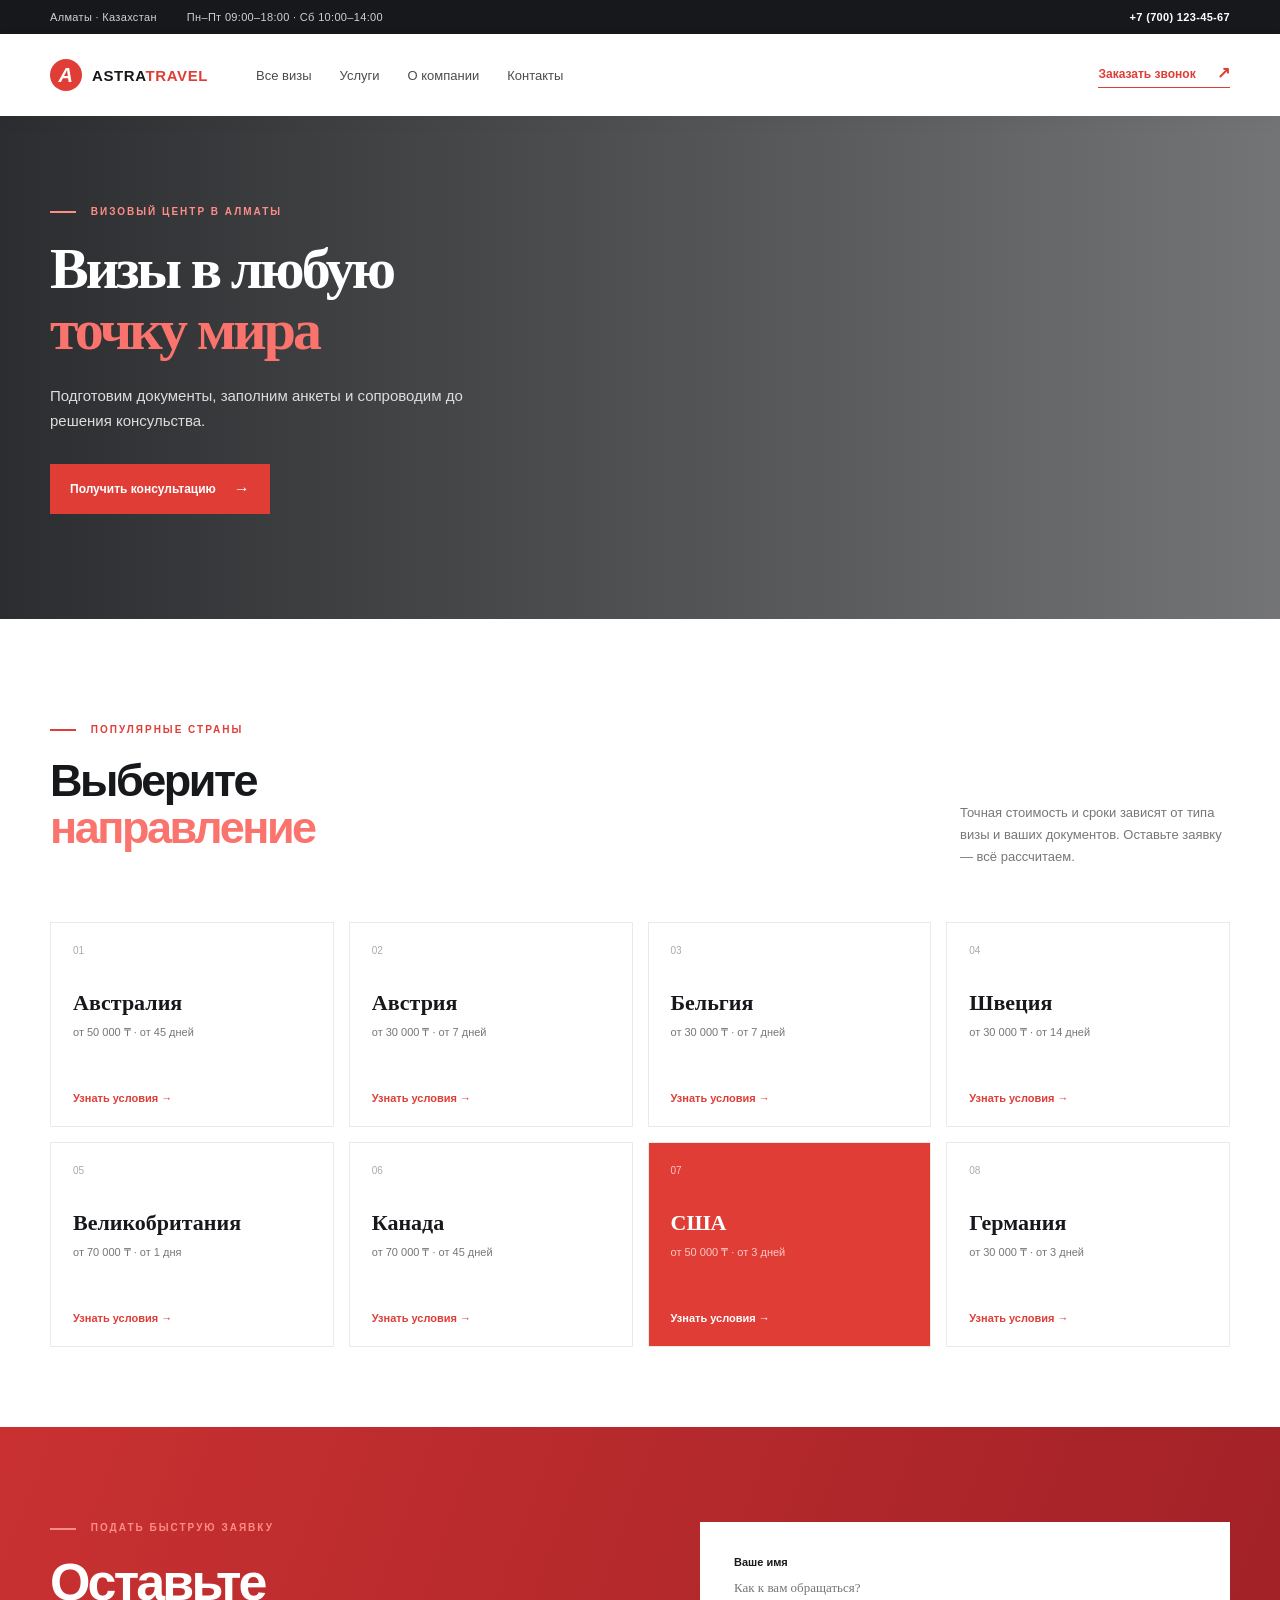
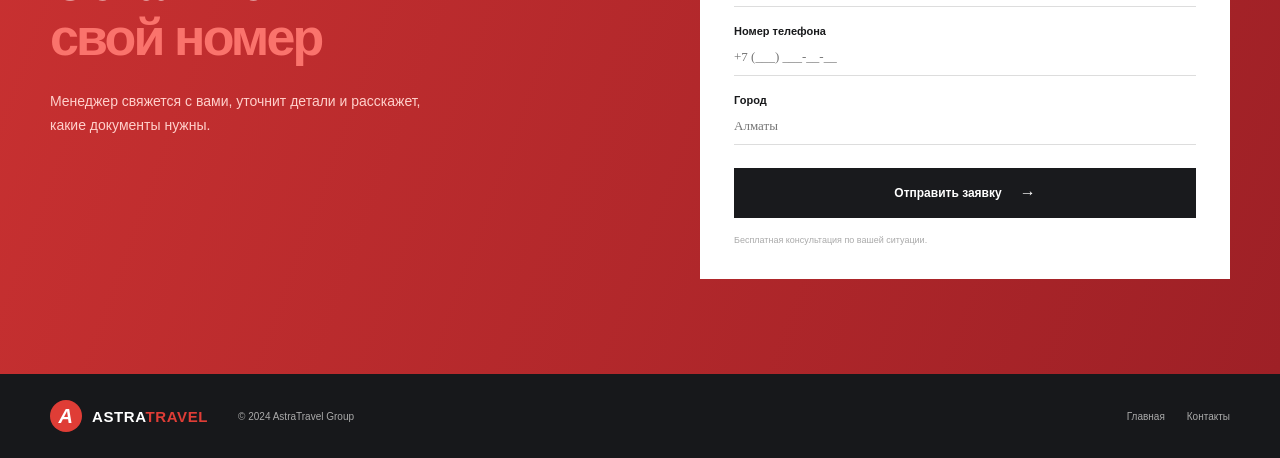
==== visa/index.html @ 70250129 "Add reference-style visa directory page" ====
<!doctype html><html lang="ru"><head><meta charset="UTF-8"><meta name="viewport" content="width=device-width,initial-scale=1"><title>Все визы — AstraTravel Group</title><link rel="stylesheet" href="/styles.css"></head><body><div class="topline"><div class="container top-line-inner"><span>Алматы · Казахстан</span><span>Пн–Пт 09:00–18:00 · Сб 10:00–14:00</span><a href="tel:+77001234567">+7 (700) 123-45-67</a></div></div><header class="header"><div class="container nav-wrap"><a class="logo" href="/"><span class="logo-mark">A</span><span>ASTRA<span>TRAVEL</span></span></a><nav class="nav"><a href="/visa/">Все визы</a><a href="/#services">Услуги</a><a href="/#about">О компании</a><a href="/#contacts">Контакты</a></nav><a class="nav-cta" href="/#lead">Заказать звонок <span>↗</span></a></div></header><main><section class="visa-hero"><div class="container"><div class="eyebrow light"><span></span> ВИЗОВЫЙ ЦЕНТР В АЛМАТЫ</div><h1>Визы в любую<br><em>точку мира</em></h1><p>Подготовим документы, заполним анкеты и сопроводим до решения консульства.</p><a class="btn btn-red" href="/#lead">Получить консультацию <span>→</span></a></div></section><section class="section countries-page"><div class="container"><div class="section-head"><div><div class="eyebrow"><span></span> ПОПУЛЯРНЫЕ СТРАНЫ</div><h2>Выберите<br><em>направление</em></h2></div><p class="section-note">Точная стоимость и сроки зависят от типа визы и ваших документов. Оставьте заявку — всё рассчитаем.</p></div><div class="country-grid"><a href="/#lead" class="country-card"><span>01</span><h3>Австралия</h3><p>от 50 000 ₸ · от 45 дней</p><b>Узнать условия →</b></a><a href="/#lead" class="country-card"><span>02</span><h3>Австрия</h3><p>от 30 000 ₸ · от 7 дней</p><b>Узнать условия →</b></a><a href="/#lead" class="country-card"><span>03</span><h3>Бельгия</h3><p>от 30 000 ₸ · от 7 дней</p><b>Узнать условия →</b></a><a href="/#lead" class="country-card"><span>04</span><h3>Швеция</h3><p>от 30 000 ₸ · от 14 дней</p><b>Узнать условия →</b></a><a href="/#lead" class="country-card"><span>05</span><h3>Великобритания</h3><p>от 70 000 ₸ · от 1 дня</p><b>Узнать условия →</b></a><a href="/#lead" class="country-card"><span>06</span><h3>Канада</h3><p>от 70 000 ₸ · от 45 дней</p><b>Узнать условия →</b></a><a href="/#lead" class="country-card featured"><span>07</span><h3>США</h3><p>от 50 000 ₸ · от 3 дней</p><b>Узнать условия →</b></a><a href="/#lead" class="country-card"><span>08</span><h3>Германия</h3><p>от 30 000 ₸ · от 3 дней</p><b>Узнать условия →</b></a></div></div></section><section class="lead-section"><div class="container lead-grid"><div><div class="eyebrow light"><span></span> ПОДАТЬ БЫСТРУЮ ЗАЯВКУ</div><h2>Оставьте<br><em>свой номер</em></h2><p>Менеджер свяжется с вами, уточнит детали и расскажет, какие документы нужны.</p></div><form id="lead-form"><label>Ваше имя<input name="name" required placeholder="Как к вам обращаться?"></label><label>Номер телефона<input name="phone" required placeholder="+7 (___) ___-__-__"></label><label>Город<input name="city" placeholder="Алматы"></label><button class="btn btn-dark" type="submit">Отправить заявку <span>→</span></button><small>Бесплатная консультация по вашей ситуации.</small></form></div></section></main><footer><div class="container footer-inner"><a class="logo" href="/"><span class="logo-mark">A</span><span>ASTRA<span>TRAVEL</span></span></a><span>© 2024 AstraTravel Group</span><div><a href="/">Главная</a><a href="/#contacts">Контакты</a></div></div></footer><script src="/script.js"></script></body></html>
---- styles.css ----
:root{--red:#df3d36;--red-dark:#b82c2b;--ink:#17181b;--muted:#67686c;--line:#e8e8e8;--cream:#f7f5f2;--white:#fff}*{box-sizing:border-box}html{scroll-behavior:smooth}body{margin:0;color:var(--ink);font-family:Manrope,Arial,sans-serif;background:#fff}a{text-decoration:none;color:inherit}.container{width:min(1180px,calc(100% - 56px));margin:auto}.topline{background:#17181b;color:#cfd0d2;font-size:11px;letter-spacing:.03em}.top-line-inner{height:34px;display:flex;align-items:center;gap:30px}.top-line-inner a{margin-left:auto;color:#fff;font-weight:700}.header{height:82px;background:#fff;position:sticky;top:0;z-index:10;box-shadow:0 4px 20px #00000008}.nav-wrap{height:100%;display:flex;align-items:center;gap:48px}.logo{display:flex;align-items:center;gap:10px;font-family:Montserrat,sans-serif;font-size:15px;font-weight:900;letter-spacing:.04em;white-space:nowrap}.logo>span:last-child>span{color:var(--red)}.logo-mark{width:32px;height:32px;border-radius:50%;background:var(--red);color:#fff;display:grid;place-items:center;font-size:20px;font-style:italic}.nav{display:flex;gap:28px;font-size:13px;color:#4b4c50;flex:1}.nav a:hover,.text-link:hover{color:var(--red)}.nav-cta{font-size:12px;font-weight:800;color:var(--red);border-bottom:1px solid var(--red);padding-bottom:5px}.nav-cta span,.btn span{margin-left:18px;font-size:16px}.menu-btn{display:none;background:transparent;border:0;font-size:22px}.hero{min-height:600px;background:linear-gradient(90deg,#161719eb 0%,#1617199e 47%,#16171918 100%),url('https://images.unsplash.com/photo-1500534623283-312aade485b7?auto=format&fit=crop&w=1800&q=85') center/cover;color:#fff}.hero-grid{min-height:600px;display:grid;grid-template-columns:1fr 360px;align-items:center;gap:50px}.eyebrow{font-size:10px;letter-spacing:.2em;color:var(--red);font-weight:800;margin-bottom:22px}.eyebrow span{display:inline-block;width:26px;height:2px;background:currentColor;vertical-align:middle;margin-right:10px}.eyebrow.light{color:#ff8d86}.hero h1,h2{font-family:Montserrat,sans-serif;font-size:62px;line-height:1.06;letter-spacing:-.055em;margin:0 0 25px}.hero h1 em,h2 em{font-style:normal;color:#fa736c}.hero p{font-size:16px;line-height:1.7;max-width:500px;color:#d6d6d7}.hero-actions{display:flex;align-items:center;gap:27px;margin-top:32px}.btn{display:inline-flex;align-items:center;justify-content:center;border:0;padding:16px 20px;font-weight:800;font-size:12px;cursor:pointer}.btn-red{background:var(--red);color:white}.btn-red:hover{background:var(--red-dark)}.play-link{font-size:12px;font-weight:700}.play{border:1px solid #ffffff80;width:32px;height:32px;border-radius:50%;display:inline-grid;place-items:center;font-size:9px;margin-right:9px}.hero-stats{display:flex;gap:40px;margin-top:80px}.hero-stats div{display:flex;flex-direction:column;gap:3px}.hero-stats b{font-family:Montserrat;font-size:22px}.hero-stats span{font-size:10px;color:#c5c6c8}.hero-card{align-self:end;margin-bottom:65px;background:#fff;color:var(--ink);padding:27px 28px;background:linear-gradient(#ffffffed,#ffffffed),url('https://images.unsplash.com/photo-1516483638261-f4dbaf036963?auto=format&fit=crop&w=700&q=80') center/cover;box-shadow:0 14px 50px #0003}.hero-card-label{color:var(--red);font-size:10px;text-transform:uppercase;font-weight:800;letter-spacing:.15em;margin-bottom:25px}.hero-card strong{font:800 27px/1.16 Montserrat}.hero-card p{font-size:12px;color:#6d6e70;line-height:1.6;margin:16px 0 25px}.hero-card a{font-size:11px;font-weight:800;color:var(--red)}.hero-card a span{margin-left:20px;font-size:17px}.quick-strip{background:var(--red);color:#fff}.quick-grid{display:grid;grid-template-columns:repeat(3,1fr) 1.25fr;align-items:center;min-height:90px}.quick-grid>div{display:flex;gap:12px;align-items:center;border-right:1px solid #ffffff45;padding:0 30px}.quick-grid>div:first-child{padding-left:0}.q-icon{font-size:23px}.quick-grid b,.quick-grid small{display:block}.quick-grid b{font-size:12px}.quick-grid small{font-size:10px;color:#ffc5c1;margin-top:4px}.strip-link{font-size:11px;text-align:right}.strip-link b{display:block;margin-top:4px;color:#fff}.section{padding:105px 0}.section-head{display:flex;justify-content:space-between;align-items:end;margin-bottom:45px}.section h2{font-size:45px}.text-link{color:var(--red);font-size:12px;font-weight:800;margin-bottom:10px}.text-link span{font-size:18px;margin-left:20px}.visa-grid{display:grid;grid-template-columns:1.3fr 1fr 1fr;gap:15px}.visa-card{height:370px;position:relative;overflow:hidden;color:#fff;background-size:cover;background-position:center;transition:transform .3s}.visa-card:hover{transform:translateY(-5px)}.visa-eu{background-image:url('https://images.unsplash.com/photo-1499856871958-5b9627545d1a?auto=format&fit=crop&w=1000&q=80')}.visa-asia{background-image:url('https://images.unsplash.com/photo-1528360983277-13d401cdc186?auto=format&fit=crop&w=900&q=80')}.visa-usa{background-image:url('https://images.unsplash.com/photo-1485871981521-5b1fd3805eee?auto=format&fit=crop&w=900&q=80')}.visa-overlay{position:absolute;inset:0;background:linear-gradient(transparent 20%,#111c 100%)}.visa-info{position:absolute;bottom:28px;left:28px}.visa-info span{font-size:9px;letter-spacing:.16em;color:#ffaca6;font-weight:800}.visa-info h3{font:800 28px Montserrat;margin:10px 0 8px}.visa-info p{font-size:11px;margin:0 0 18px;color:#ddd}.visa-info b{font-size:11px}.muted{background:var(--cream)}.section-note{font-size:13px;line-height:1.7;color:#777;max-width:270px;margin:0 0 9px}.service-grid{display:grid;grid-template-columns:repeat(4,1fr);border-top:1px solid #dedbd6}.service-grid article{padding:28px 28px 10px 0;border-right:1px solid #dedbd6;margin-right:28px;position:relative}.service-grid article:last-child{border:0}.service-num{font-size:10px;color:#999}.service-icon{color:var(--red);font-size:30px;margin:29px 0 20px}.service-grid h3{font:800 20px Montserrat;margin:0 0 12px}.service-grid p{font-size:12px;line-height:1.7;color:#777;min-height:82px}.service-grid a{color:var(--red);font-size:11px;font-weight:800}.process{background:var(--red-dark);color:#fff}.process-grid{display:grid;grid-template-columns:1fr 1fr;gap:110px}.process h2{font-size:48px}.process p{color:#f8cac7;font-size:13px;line-height:1.8;max-width:390px;margin-bottom:30px}.btn-white{background:#fff;color:var(--red-dark)}.steps{padding-top:17px}.step{display:grid;grid-template-columns:40px 1fr;gap:23px;padding:0 0 28px;margin-bottom:27px;border-bottom:1px solid #ffffff40}.step:last-child{border:0}.step>b{font:800 13px Montserrat;color:#ffaea8}.step h3{font:700 15px Montserrat;margin:0 0 9px}.step p{font-size:12px;margin:0;color:#f6c5c2}.about-grid{display:grid;grid-template-columns:1fr 1fr;gap:90px;align-items:center}.about-photo{height:490px;background:linear-gradient(#00000014,#00000014),url('https://images.unsplash.com/photo-1470214304380-aadaedcfff1b?auto=format&fit=crop&w=1000&q=80') center/cover}.about h2{font-size:45px}.lead{font-size:16px!important;color:#333!important}.about p{font-size:13px;line-height:1.85;color:#777;max-width:480px}.signature{font:900 22px Montserrat;color:var(--red);margin-top:30px}.signature span{color:#191a1d}.signature small{display:block;color:#999;font:italic 11px Manrope;margin-top:4px}.reviews{background:#fafafa}.review-arrows{font-size:20px;color:#aaa}.review-grid{display:grid;grid-template-columns:1fr 1fr;gap:18px}.review-grid blockquote{background:#fff;margin:0;padding:32px;box-shadow:0 8px 30px #00000006}.stars{color:#e55b51;letter-spacing:4px}.review-grid p{font-size:14px;line-height:1.75;color:#555;min-height:80px}.review-grid footer{display:flex;align-items:center;gap:12px;border-top:1px solid #eee;padding-top:20px}.avatar{width:35px;height:35px;background:#f4d7d2;display:grid;place-items:center;border-radius:50%;font-weight:800;color:#b7524a}.avatar.orange{background:#f2e0c8;color:#a66d32}.review-grid footer b,.review-grid footer small{display:block}.review-grid footer b{font-size:12px}.review-grid footer small{font-size:10px;color:#999;margin-top:3px}.lead-section{background:linear-gradient(110deg,#c93131,#9e2026);color:#fff;padding:95px 0}.lead-grid{display:grid;grid-template-columns:1fr 1fr;gap:120px}.lead-section h2{font-size:52px}.lead-section p{font-size:14px;color:#ffd0cb;line-height:1.7;max-width:390px}.contact-mini{margin-top:50px;font-size:11px;display:flex;gap:24px;align-items:center}.contact-mini span{color:#f4b2ad}.contact-mini a{font-weight:800;border-bottom:1px solid #fff;padding-bottom:5px}.lead-section form{background:#fff;color:#18191b;padding:34px}.lead-section label{display:block;font-size:11px;font-weight:800;margin-bottom:18px}.lead-section input,.lead-section select{display:block;width:100%;border:0;border-bottom:1px solid #ddd;padding:12px 0 10px;font:13px Manrope;outline:0;background:transparent}.lead-section input:focus{border-color:var(--red)}.btn-dark{background:#191a1d;color:#fff;width:100%;margin-top:5px}.lead-section form small{display:block;font-size:9px;color:#aaa;margin-top:17px}.contacts{padding-bottom:90px}.contact-grid{display:grid;grid-template-columns:1fr 1fr;gap:100px}.contacts h2{font-size:42px}.contact-row{display:grid;grid-template-columns:100px 1fr;border-top:1px solid #eee;padding:17px 0;font-size:12px}.contact-row>span{color:#999}.contact-row a{font-weight:800;color:var(--red)}.contact-row p{margin:0;line-height:1.7}.map-card{min-height:275px;padding:30px;display:flex;flex-direction:column;justify-content:flex-end;gap:8px;background:linear-gradient(#17181a44,#17181add),url('https://images.unsplash.com/photo-1526772662000-3f88f10405ff?auto=format&fit=crop&w=1000&q=80') center/cover;color:#fff}.map-pin{font-size:38px;color:#ff756e;margin-bottom:auto}.map-card b{display:block;font-size:15px}.map-card span{display:block;font-size:11px;color:#ccc;margin-top:4px}.map-card a{color:#ff9b95;font-size:11px;font-weight:800;margin-top:15px}footer{background:#17181b;color:#aaa;padding:26px 0}.footer-inner{display:flex;align-items:center;gap:30px;font-size:10px}.footer-inner .logo{color:#fff}.footer-inner>div{margin-left:auto;display:flex;gap:22px}.float-wa{position:fixed;right:24px;bottom:24px;width:53px;height:53px;border-radius:50%;background:#20b968;color:#fff;display:grid;place-items:center;font-size:24px;box-shadow:0 5px 18px #0003;z-index:20}.toast{position:fixed;bottom:25px;left:50%;transform:translate(-50%,120px);background:#191a1d;color:#fff;padding:16px 25px;font-size:12px;z-index:30;transition:.3s}.toast.show{transform:translate(-50%,0)}
@media(max-width:800px){.container{width:min(100% - 36px,600px)}.topline{display:none}.header{height:68px}.nav{display:none}.nav-wrap{justify-content:space-between}.nav-cta{margin-left:auto;margin-right:15px;font-size:10px}.menu-btn{display:block}.hero,.hero-grid{min-height:650px}.hero-grid{display:block;padding-top:85px}.hero h1{font-size:47px}.hero-card{margin-top:55px}.hero-stats{margin-top:45px;gap:20px}.hero-stats b{font-size:17px}.hero-stats span{font-size:9px}.quick-grid{grid-template-columns:1fr 1fr;padding:15px 0;gap:16px}.quick-grid>div{padding:5px 0!important;border:0}.strip-link{grid-column:1/-1;text-align:left}.section{padding:70px 0}.section-head{display:block}.section h2,.about h2{font-size:36px}.section-note{margin-top:20px}.visa-grid{grid-template-columns:1fr 1fr}.visa-card{height:270px}.visa-card:first-child{grid-column:1/-1}.service-grid{grid-template-columns:1fr 1fr}.service-grid article{margin:0 16px 25px 0}.service-grid p{min-height:unset}.process-grid,.about-grid,.lead-grid,.contact-grid{grid-template-columns:1fr;gap:45px}.about-photo{height:300px}.review-grid{grid-template-columns:1fr}.lead-section h2{font-size:42px}.lead-grid{gap:35px}.footer-inner{flex-wrap:wrap}.footer-inner>div{margin-left:0;width:100%}}
@media(max-width:480px){.nav-cta{display:none}.hero h1{font-size:41px}.hero-card{margin-top:35px}.hero-stats{gap:14px}.hero-stats b{font-size:15px}.hero-stats span{font-size:8px}.visa-grid{grid-template-columns:1fr}.visa-card:first-child{grid-column:auto}.visa-card{height:245px}.service-grid{grid-template-columns:1fr}.quick-grid{grid-template-columns:1fr}.quick-grid>div{border-bottom:1px solid #ffffff33!important;padding-bottom:10px!important}.strip-link{grid-column:auto}.contact-mini{display:block}.contact-mini a{display:inline-block;margin-top:12px}}
 .visa-hero{padding:90px 0 105px;background:linear-gradient(90deg,#17181be8,#17181b99),url('https://images.unsplash.com/photo-1512453979798-5ea266f8880c?auto=format&fit=crop&w=1800&q=85') center/cover;color:#fff}.visa-hero h1{font:800 58px/1.05 Montserrat;letter-spacing:-.05em;margin:0 0 22px}.visa-hero h1 em{font-style:normal;color:#fa736c}.visa-hero p{max-width:460px;color:#ddd;line-height:1.7;font-size:15px;margin-bottom:30px}.countries-page{padding-bottom:80px}.country-grid{display:grid;grid-template-columns:repeat(4,1fr);gap:15px}.country-card{min-height:205px;padding:22px;background:#fff;border:1px solid #eceae7;display:flex;flex-direction:column;transition:.25s}.country-card:hover{border-color:var(--red);transform:translateY(-4px)}.country-card span{font-size:10px;color:#aaa}.country-card h3{font:800 22px Montserrat;margin:34px 0 10px}.country-card p{font-size:11px;color:#777;margin:0}.country-card b{color:var(--red);font-size:11px;margin-top:auto}.country-card.featured{background:var(--red);color:#fff}.country-card.featured span,.country-card.featured p{color:#ffc8c4}.country-card.featured b{color:#fff}@media(max-width:800px){.country-grid{grid-template-columns:1fr 1fr}.visa-hero h1{font-size:43px}}@media(max-width:480px){.country-grid{grid-template-columns:1fr}}
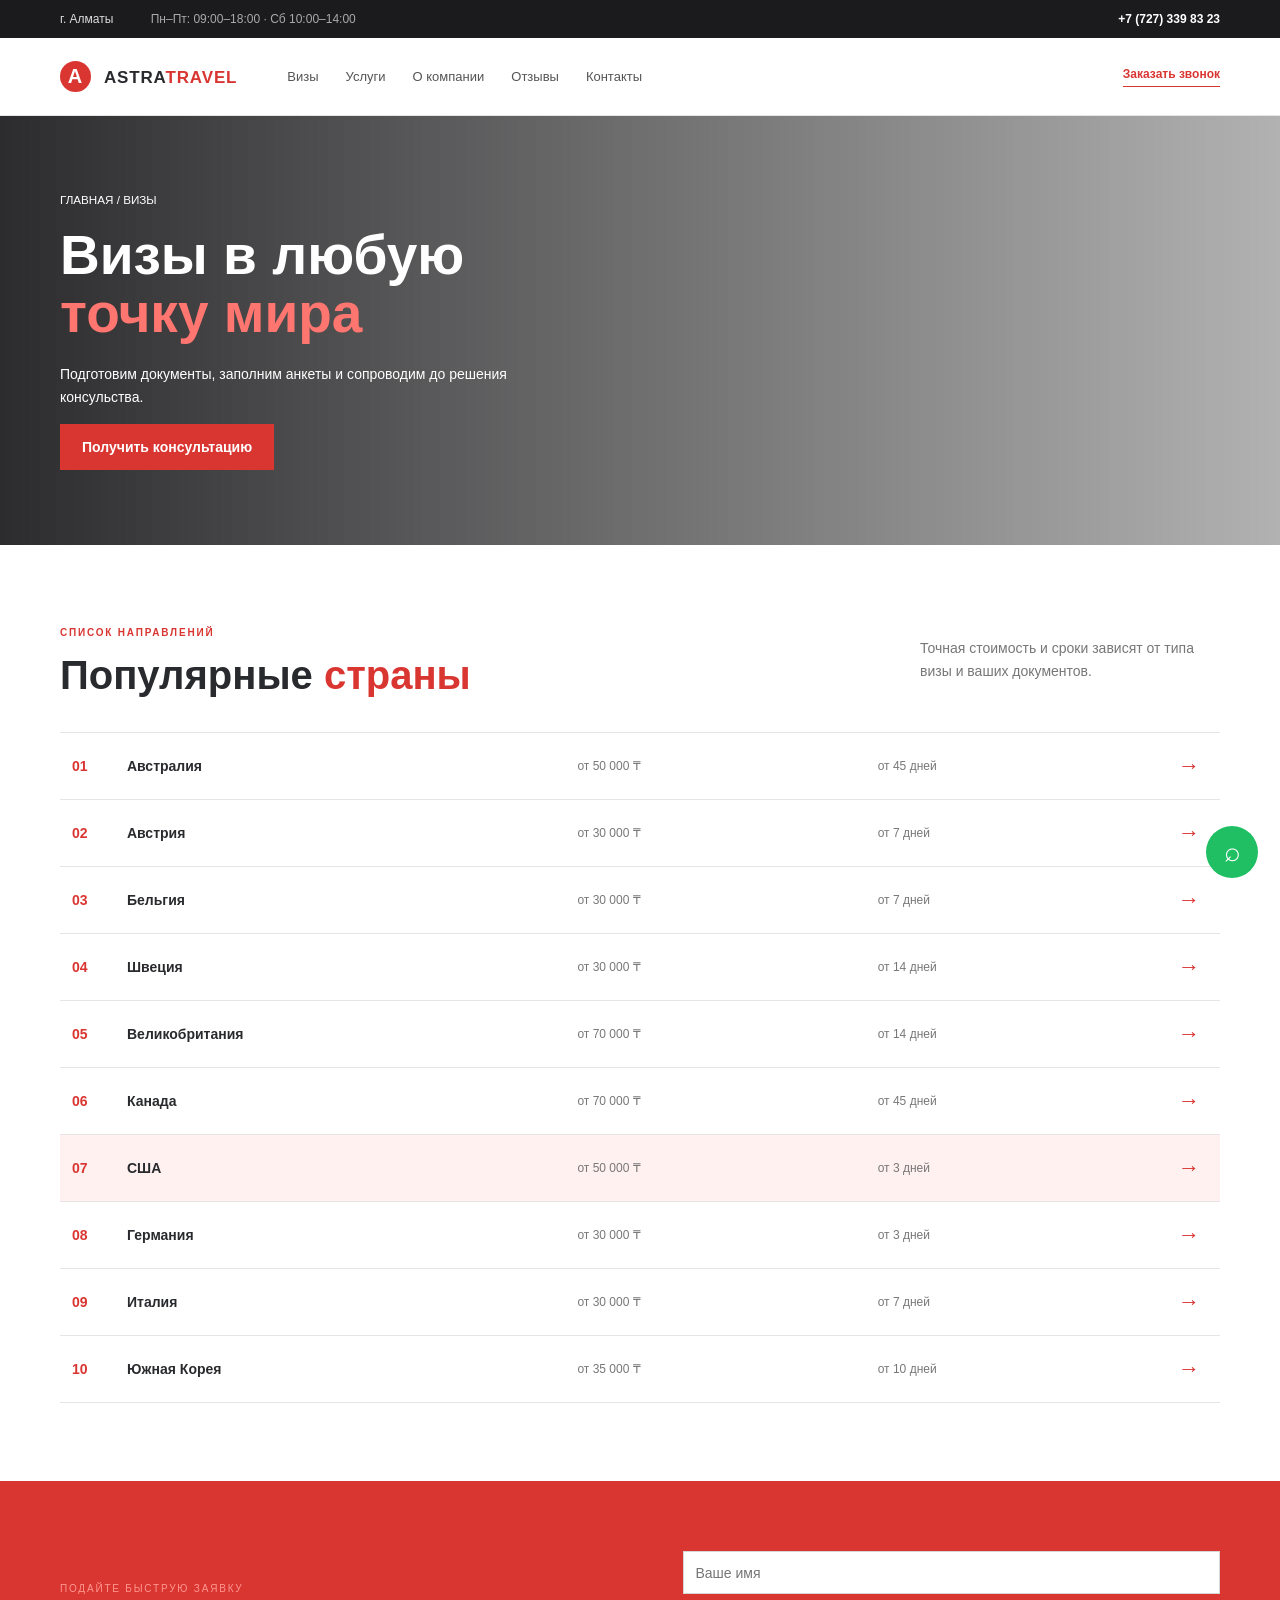
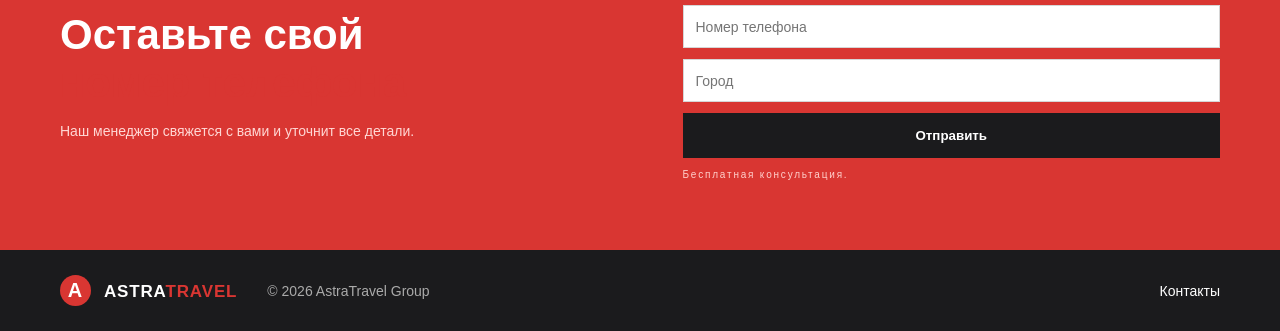
==== commit 256f89be: "Rebuild AstraTravel visa center site" ====
--- a/visa/index.html
+++ b/visa/index.html
@@ -1 +1 @@
-<!doctype html><html lang="ru"><head><meta charset="UTF-8"><meta name="viewport" content="width=device-width,initial-scale=1"><title>Все визы — AstraTravel Group</title><link rel="stylesheet" href="/styles.css"></head><body><div class="topline"><div class="container top-line-inner"><span>Алматы · Казахстан</span><span>Пн–Пт 09:00–18:00 · Сб 10:00–14:00</span><a href="tel:+77001234567">+7 (700) 123-45-67</a></div></div><header class="header"><div class="container nav-wrap"><a class="logo" href="/"><span class="logo-mark">A</span><span>ASTRA<span>TRAVEL</span></span></a><nav class="nav"><a href="/visa/">Все визы</a><a href="/#services">Услуги</a><a href="/#about">О компании</a><a href="/#contacts">Контакты</a></nav><a class="nav-cta" href="/#lead">Заказать звонок <span>↗</span></a></div></header><main><section class="visa-hero"><div class="container"><div class="eyebrow light"><span></span> ВИЗОВЫЙ ЦЕНТР В АЛМАТЫ</div><h1>Визы в любую<br><em>точку мира</em></h1><p>Подготовим документы, заполним анкеты и сопроводим до решения консульства.</p><a class="btn btn-red" href="/#lead">Получить консультацию <span>→</span></a></div></section><section class="section countries-page"><div class="container"><div class="section-head"><div><div class="eyebrow"><span></span> ПОПУЛЯРНЫЕ СТРАНЫ</div><h2>Выберите<br><em>направление</em></h2></div><p class="section-note">Точная стоимость и сроки зависят от типа визы и ваших документов. Оставьте заявку — всё рассчитаем.</p></div><div class="country-grid"><a href="/#lead" class="country-card"><span>01</span><h3>Австралия</h3><p>от 50 000 ₸ · от 45 дней</p><b>Узнать условия →</b></a><a href="/#lead" class="country-card"><span>02</span><h3>Австрия</h3><p>от 30 000 ₸ · от 7 дней</p><b>Узнать условия →</b></a><a href="/#lead" class="country-card"><span>03</span><h3>Бельгия</h3><p>от 30 000 ₸ · от 7 дней</p><b>Узнать условия →</b></a><a href="/#lead" class="country-card"><span>04</span><h3>Швеция</h3><p>от 30 000 ₸ · от 14 дней</p><b>Узнать условия →</b></a><a href="/#lead" class="country-card"><span>05</span><h3>Великобритания</h3><p>от 70 000 ₸ · от 1 дня</p><b>Узнать условия →</b></a><a href="/#lead" class="country-card"><span>06</span><h3>Канада</h3><p>от 70 000 ₸ · от 45 дней</p><b>Узнать условия →</b></a><a href="/#lead" class="country-card featured"><span>07</span><h3>США</h3><p>от 50 000 ₸ · от 3 дней</p><b>Узнать условия →</b></a><a href="/#lead" class="country-card"><span>08</span><h3>Германия</h3><p>от 30 000 ₸ · от 3 дней</p><b>Узнать условия →</b></a></div></div></section><section class="lead-section"><div class="container lead-grid"><div><div class="eyebrow light"><span></span> ПОДАТЬ БЫСТРУЮ ЗАЯВКУ</div><h2>Оставьте<br><em>свой номер</em></h2><p>Менеджер свяжется с вами, уточнит детали и расскажет, какие документы нужны.</p></div><form id="lead-form"><label>Ваше имя<input name="name" required placeholder="Как к вам обращаться?"></label><label>Номер телефона<input name="phone" required placeholder="+7 (___) ___-__-__"></label><label>Город<input name="city" placeholder="Алматы"></label><button class="btn btn-dark" type="submit">Отправить заявку <span>→</span></button><small>Бесплатная консультация по вашей ситуации.</small></form></div></section></main><footer><div class="container footer-inner"><a class="logo" href="/"><span class="logo-mark">A</span><span>ASTRA<span>TRAVEL</span></span></a><span>© 2024 AstraTravel Group</span><div><a href="/">Главная</a><a href="/#contacts">Контакты</a></div></div></footer><script src="/script.js"></script></body></html>
+<!doctype html><html lang="ru"><head><meta charset="utf-8"><meta name="viewport" content="width=device-width,initial-scale=1"><title>Все визы — AstraTravel</title><link rel="stylesheet" href="/styles.css"></head><body><div class="top"><div class="wrap">г. Алматы <span>Пн–Пт: 09:00–18:00 · Сб 10:00–14:00</span><a href="tel:+77273398323">+7 (727) 339 83 23</a></div></div><header><div class="wrap head"><a class="brand" href="/"><b>A</b> ASTRA<em>TRAVEL</em></a><nav><a href="/visa/">Визы</a><a href="/#services">Услуги</a><a href="/#about">О компании</a><a href="/#reviews">Отзывы</a><a href="/#contacts">Контакты</a></nav><a class="callback" href="/#callback">Заказать звонок</a><button class="hamb">☰</button></div></header><main><section class="visa-hero"><div class="wrap"><small>ГЛАВНАЯ / ВИЗЫ</small><h1>Визы в любую<br><strong>точку мира</strong></h1><p>Подготовим документы, заполним анкеты и сопроводим до решения консульства.</p><a class="btn" href="/#callback">Получить консультацию</a></div></section><section class="section"><div class="wrap"><div class="section-title"><div><small>СПИСОК НАПРАВЛЕНИЙ</small><h2>Популярные <i>страны</i></h2></div><p>Точная стоимость и сроки зависят от типа визы и ваших документов.</p></div><div class="visa-list"><a href="/#callback"><b>01</b><strong>Австралия</strong><span>от 50 000 ₸</span><span>от 45 дней</span><i>→</i></a><a href="/#callback"><b>02</b><strong>Австрия</strong><span>от 30 000 ₸</span><span>от 7 дней</span><i>→</i></a><a href="/#callback"><b>03</b><strong>Бельгия</strong><span>от 30 000 ₸</span><span>от 7 дней</span><i>→</i></a><a href="/#callback"><b>04</b><strong>Швеция</strong><span>от 30 000 ₸</span><span>от 14 дней</span><i>→</i></a><a href="/#callback"><b>05</b><strong>Великобритания</strong><span>от 70 000 ₸</span><span>от 14 дней</span><i>→</i></a><a href="/#callback"><b>06</b><strong>Канада</strong><span>от 70 000 ₸</span><span>от 45 дней</span><i>→</i></a><a class="featured" href="/#callback"><b>07</b><strong>США</strong><span>от 50 000 ₸</span><span>от 3 дней</span><i>→</i></a><a href="/#callback"><b>08</b><strong>Германия</strong><span>от 30 000 ₸</span><span>от 3 дней</span><i>→</i></a><a href="/#callback"><b>09</b><strong>Италия</strong><span>от 30 000 ₸</span><span>от 7 дней</span><i>→</i></a><a href="/#callback"><b>10</b><strong>Южная Корея</strong><span>от 35 000 ₸</span><span>от 10 дней</span><i>→</i></a></div></div></section><section class="callback-section" id="callback"><div class="wrap callbackin"><div><small>ПОДАЙТЕ БЫСТРУЮ ЗАЯВКУ</small><h2>Оставьте свой<br><i>номер телефона</i></h2><p>Наш менеджер свяжется с вами и уточнит все детали.</p></div><form class="lead-form"><input required name="name" placeholder="Ваше имя"><input required name="phone" placeholder="Номер телефона"><input name="city" placeholder="Город"><button class="btn dark">Отправить</button><small>Бесплатная консультация.</small></form></div></section></main><footer><div class="wrap foot"><a class="brand" href="/"><b>A</b> ASTRA<em>TRAVEL</em></a><span>© 2026 AstraTravel Group</span><a href="/#contacts">Контакты</a></div></footer><a class="whatsapp" href="https://wa.me/77079080829">⌕</a><script src="/script.js"></script></body></html>
--- a/styles.css
+++ b/styles.css
@@ -1,4 +1 @@
-:root{--red:#df3d36;--red-dark:#b82c2b;--ink:#17181b;--muted:#67686c;--line:#e8e8e8;--cream:#f7f5f2;--white:#fff}*{box-sizing:border-box}html{scroll-behavior:smooth}body{margin:0;color:var(--ink);font-family:Manrope,Arial,sans-serif;background:#fff}a{text-decoration:none;color:inherit}.container{width:min(1180px,calc(100% - 56px));margin:auto}.topline{background:#17181b;color:#cfd0d2;font-size:11px;letter-spacing:.03em}.top-line-inner{height:34px;display:flex;align-items:center;gap:30px}.top-line-inner a{margin-left:auto;color:#fff;font-weight:700}.header{height:82px;background:#fff;position:sticky;top:0;z-index:10;box-shadow:0 4px 20px #00000008}.nav-wrap{height:100%;display:flex;align-items:center;gap:48px}.logo{display:flex;align-items:center;gap:10px;font-family:Montserrat,sans-serif;font-size:15px;font-weight:900;letter-spacing:.04em;white-space:nowrap}.logo>span:last-child>span{color:var(--red)}.logo-mark{width:32px;height:32px;border-radius:50%;background:var(--red);color:#fff;display:grid;place-items:center;font-size:20px;font-style:italic}.nav{display:flex;gap:28px;font-size:13px;color:#4b4c50;flex:1}.nav a:hover,.text-link:hover{color:var(--red)}.nav-cta{font-size:12px;font-weight:800;color:var(--red);border-bottom:1px solid var(--red);padding-bottom:5px}.nav-cta span,.btn span{margin-left:18px;font-size:16px}.menu-btn{display:none;background:transparent;border:0;font-size:22px}.hero{min-height:600px;background:linear-gradient(90deg,#161719eb 0%,#1617199e 47%,#16171918 100%),url('https://images.unsplash.com/photo-1500534623283-312aade485b7?auto=format&fit=crop&w=1800&q=85') center/cover;color:#fff}.hero-grid{min-height:600px;display:grid;grid-template-columns:1fr 360px;align-items:center;gap:50px}.eyebrow{font-size:10px;letter-spacing:.2em;color:var(--red);font-weight:800;margin-bottom:22px}.eyebrow span{display:inline-block;width:26px;height:2px;background:currentColor;vertical-align:middle;margin-right:10px}.eyebrow.light{color:#ff8d86}.hero h1,h2{font-family:Montserrat,sans-serif;font-size:62px;line-height:1.06;letter-spacing:-.055em;margin:0 0 25px}.hero h1 em,h2 em{font-style:normal;color:#fa736c}.hero p{font-size:16px;line-height:1.7;max-width:500px;color:#d6d6d7}.hero-actions{display:flex;align-items:center;gap:27px;margin-top:32px}.btn{display:inline-flex;align-items:center;justify-content:center;border:0;padding:16px 20px;font-weight:800;font-size:12px;cursor:pointer}.btn-red{background:var(--red);color:white}.btn-red:hover{background:var(--red-dark)}.play-link{font-size:12px;font-weight:700}.play{border:1px solid #ffffff80;width:32px;height:32px;border-radius:50%;display:inline-grid;place-items:center;font-size:9px;margin-right:9px}.hero-stats{display:flex;gap:40px;margin-top:80px}.hero-stats div{display:flex;flex-direction:column;gap:3px}.hero-stats b{font-family:Montserrat;font-size:22px}.hero-stats span{font-size:10px;color:#c5c6c8}.hero-card{align-self:end;margin-bottom:65px;background:#fff;color:var(--ink);padding:27px 28px;background:linear-gradient(#ffffffed,#ffffffed),url('https://images.unsplash.com/photo-1516483638261-f4dbaf036963?auto=format&fit=crop&w=700&q=80') center/cover;box-shadow:0 14px 50px #0003}.hero-card-label{color:var(--red);font-size:10px;text-transform:uppercase;font-weight:800;letter-spacing:.15em;margin-bottom:25px}.hero-card strong{font:800 27px/1.16 Montserrat}.hero-card p{font-size:12px;color:#6d6e70;line-height:1.6;margin:16px 0 25px}.hero-card a{font-size:11px;font-weight:800;color:var(--red)}.hero-card a span{margin-left:20px;font-size:17px}.quick-strip{background:var(--red);color:#fff}.quick-grid{display:grid;grid-template-columns:repeat(3,1fr) 1.25fr;align-items:center;min-height:90px}.quick-grid>div{display:flex;gap:12px;align-items:center;border-right:1px solid #ffffff45;padding:0 30px}.quick-grid>div:first-child{padding-left:0}.q-icon{font-size:23px}.quick-grid b,.quick-grid small{display:block}.quick-grid b{font-size:12px}.quick-grid small{font-size:10px;color:#ffc5c1;margin-top:4px}.strip-link{font-size:11px;text-align:right}.strip-link b{display:block;margin-top:4px;color:#fff}.section{padding:105px 0}.section-head{display:flex;justify-content:space-between;align-items:end;margin-bottom:45px}.section h2{font-size:45px}.text-link{color:var(--red);font-size:12px;font-weight:800;margin-bottom:10px}.text-link span{font-size:18px;margin-left:20px}.visa-grid{display:grid;grid-template-columns:1.3fr 1fr 1fr;gap:15px}.visa-card{height:370px;position:relative;overflow:hidden;color:#fff;background-size:cover;background-position:center;transition:transform .3s}.visa-card:hover{transform:translateY(-5px)}.visa-eu{background-image:url('https://images.unsplash.com/photo-1499856871958-5b9627545d1a?auto=format&fit=crop&w=1000&q=80')}.visa-asia{background-image:url('https://images.unsplash.com/photo-1528360983277-13d401cdc186?auto=format&fit=crop&w=900&q=80')}.visa-usa{background-image:url('https://images.unsplash.com/photo-1485871981521-5b1fd3805eee?auto=format&fit=crop&w=900&q=80')}.visa-overlay{position:absolute;inset:0;background:linear-gradient(transparent 20%,#111c 100%)}.visa-info{position:absolute;bottom:28px;left:28px}.visa-info span{font-size:9px;letter-spacing:.16em;color:#ffaca6;font-weight:800}.visa-info h3{font:800 28px Montserrat;margin:10px 0 8px}.visa-info p{font-size:11px;margin:0 0 18px;color:#ddd}.visa-info b{font-size:11px}.muted{background:var(--cream)}.section-note{font-size:13px;line-height:1.7;color:#777;max-width:270px;margin:0 0 9px}.service-grid{display:grid;grid-template-columns:repeat(4,1fr);border-top:1px solid #dedbd6}.service-grid article{padding:28px 28px 10px 0;border-right:1px solid #dedbd6;margin-right:28px;position:relative}.service-grid article:last-child{border:0}.service-num{font-size:10px;color:#999}.service-icon{color:var(--red);font-size:30px;margin:29px 0 20px}.service-grid h3{font:800 20px Montserrat;margin:0 0 12px}.service-grid p{font-size:12px;line-height:1.7;color:#777;min-height:82px}.service-grid a{color:var(--red);font-size:11px;font-weight:800}.process{background:var(--red-dark);color:#fff}.process-grid{display:grid;grid-template-columns:1fr 1fr;gap:110px}.process h2{font-size:48px}.process p{color:#f8cac7;font-size:13px;line-height:1.8;max-width:390px;margin-bottom:30px}.btn-white{background:#fff;color:var(--red-dark)}.steps{padding-top:17px}.step{display:grid;grid-template-columns:40px 1fr;gap:23px;padding:0 0 28px;margin-bottom:27px;border-bottom:1px solid #ffffff40}.step:last-child{border:0}.step>b{font:800 13px Montserrat;color:#ffaea8}.step h3{font:700 15px Montserrat;margin:0 0 9px}.step p{font-size:12px;margin:0;color:#f6c5c2}.about-grid{display:grid;grid-template-columns:1fr 1fr;gap:90px;align-items:center}.about-photo{height:490px;background:linear-gradient(#00000014,#00000014),url('https://images.unsplash.com/photo-1470214304380-aadaedcfff1b?auto=format&fit=crop&w=1000&q=80') center/cover}.about h2{font-size:45px}.lead{font-size:16px!important;color:#333!important}.about p{font-size:13px;line-height:1.85;color:#777;max-width:480px}.signature{font:900 22px Montserrat;color:var(--red);margin-top:30px}.signature span{color:#191a1d}.signature small{display:block;color:#999;font:italic 11px Manrope;margin-top:4px}.reviews{background:#fafafa}.review-arrows{font-size:20px;color:#aaa}.review-grid{display:grid;grid-template-columns:1fr 1fr;gap:18px}.review-grid blockquote{background:#fff;margin:0;padding:32px;box-shadow:0 8px 30px #00000006}.stars{color:#e55b51;letter-spacing:4px}.review-grid p{font-size:14px;line-height:1.75;color:#555;min-height:80px}.review-grid footer{display:flex;align-items:center;gap:12px;border-top:1px solid #eee;padding-top:20px}.avatar{width:35px;height:35px;background:#f4d7d2;display:grid;place-items:center;border-radius:50%;font-weight:800;color:#b7524a}.avatar.orange{background:#f2e0c8;color:#a66d32}.review-grid footer b,.review-grid footer small{display:block}.review-grid footer b{font-size:12px}.review-grid footer small{font-size:10px;color:#999;margin-top:3px}.lead-section{background:linear-gradient(110deg,#c93131,#9e2026);color:#fff;padding:95px 0}.lead-grid{display:grid;grid-template-columns:1fr 1fr;gap:120px}.lead-section h2{font-size:52px}.lead-section p{font-size:14px;color:#ffd0cb;line-height:1.7;max-width:390px}.contact-mini{margin-top:50px;font-size:11px;display:flex;gap:24px;align-items:center}.contact-mini span{color:#f4b2ad}.contact-mini a{font-weight:800;border-bottom:1px solid #fff;padding-bottom:5px}.lead-section form{background:#fff;color:#18191b;padding:34px}.lead-section label{display:block;font-size:11px;font-weight:800;margin-bottom:18px}.lead-section input,.lead-section select{display:block;width:100%;border:0;border-bottom:1px solid #ddd;padding:12px 0 10px;font:13px Manrope;outline:0;background:transparent}.lead-section input:focus{border-color:var(--red)}.btn-dark{background:#191a1d;color:#fff;width:100%;margin-top:5px}.lead-section form small{display:block;font-size:9px;color:#aaa;margin-top:17px}.contacts{padding-bottom:90px}.contact-grid{display:grid;grid-template-columns:1fr 1fr;gap:100px}.contacts h2{font-size:42px}.contact-row{display:grid;grid-template-columns:100px 1fr;border-top:1px solid #eee;padding:17px 0;font-size:12px}.contact-row>span{color:#999}.contact-row a{font-weight:800;color:var(--red)}.contact-row p{margin:0;line-height:1.7}.map-card{min-height:275px;padding:30px;display:flex;flex-direction:column;justify-content:flex-end;gap:8px;background:linear-gradient(#17181a44,#17181add),url('https://images.unsplash.com/photo-1526772662000-3f88f10405ff?auto=format&fit=crop&w=1000&q=80') center/cover;color:#fff}.map-pin{font-size:38px;color:#ff756e;margin-bottom:auto}.map-card b{display:block;font-size:15px}.map-card span{display:block;font-size:11px;color:#ccc;margin-top:4px}.map-card a{color:#ff9b95;font-size:11px;font-weight:800;margin-top:15px}footer{background:#17181b;color:#aaa;padding:26px 0}.footer-inner{display:flex;align-items:center;gap:30px;font-size:10px}.footer-inner .logo{color:#fff}.footer-inner>div{margin-left:auto;display:flex;gap:22px}.float-wa{position:fixed;right:24px;bottom:24px;width:53px;height:53px;border-radius:50%;background:#20b968;color:#fff;display:grid;place-items:center;font-size:24px;box-shadow:0 5px 18px #0003;z-index:20}.toast{position:fixed;bottom:25px;left:50%;transform:translate(-50%,120px);background:#191a1d;color:#fff;padding:16px 25px;font-size:12px;z-index:30;transition:.3s}.toast.show{transform:translate(-50%,0)}
-@media(max-width:800px){.container{width:min(100% - 36px,600px)}.topline{display:none}.header{height:68px}.nav{display:none}.nav-wrap{justify-content:space-between}.nav-cta{margin-left:auto;margin-right:15px;font-size:10px}.menu-btn{display:block}.hero,.hero-grid{min-height:650px}.hero-grid{display:block;padding-top:85px}.hero h1{font-size:47px}.hero-card{margin-top:55px}.hero-stats{margin-top:45px;gap:20px}.hero-stats b{font-size:17px}.hero-stats span{font-size:9px}.quick-grid{grid-template-columns:1fr 1fr;padding:15px 0;gap:16px}.quick-grid>div{padding:5px 0!important;border:0}.strip-link{grid-column:1/-1;text-align:left}.section{padding:70px 0}.section-head{display:block}.section h2,.about h2{font-size:36px}.section-note{margin-top:20px}.visa-grid{grid-template-columns:1fr 1fr}.visa-card{height:270px}.visa-card:first-child{grid-column:1/-1}.service-grid{grid-template-columns:1fr 1fr}.service-grid article{margin:0 16px 25px 0}.service-grid p{min-height:unset}.process-grid,.about-grid,.lead-grid,.contact-grid{grid-template-columns:1fr;gap:45px}.about-photo{height:300px}.review-grid{grid-template-columns:1fr}.lead-section h2{font-size:42px}.lead-grid{gap:35px}.footer-inner{flex-wrap:wrap}.footer-inner>div{margin-left:0;width:100%}}
-@media(max-width:480px){.nav-cta{display:none}.hero h1{font-size:41px}.hero-card{margin-top:35px}.hero-stats{gap:14px}.hero-stats b{font-size:15px}.hero-stats span{font-size:8px}.visa-grid{grid-template-columns:1fr}.visa-card:first-child{grid-column:auto}.visa-card{height:245px}.service-grid{grid-template-columns:1fr}.quick-grid{grid-template-columns:1fr}.quick-grid>div{border-bottom:1px solid #ffffff33!important;padding-bottom:10px!important}.strip-link{grid-column:auto}.contact-mini{display:block}.contact-mini a{display:inline-block;margin-top:12px}}
- .visa-hero{padding:90px 0 105px;background:linear-gradient(90deg,#17181be8,#17181b99),url('https://images.unsplash.com/photo-1512453979798-5ea266f8880c?auto=format&fit=crop&w=1800&q=85') center/cover;color:#fff}.visa-hero h1{font:800 58px/1.05 Montserrat;letter-spacing:-.05em;margin:0 0 22px}.visa-hero h1 em{font-style:normal;color:#fa736c}.visa-hero p{max-width:460px;color:#ddd;line-height:1.7;font-size:15px;margin-bottom:30px}.countries-page{padding-bottom:80px}.country-grid{display:grid;grid-template-columns:repeat(4,1fr);gap:15px}.country-card{min-height:205px;padding:22px;background:#fff;border:1px solid #eceae7;display:flex;flex-direction:column;transition:.25s}.country-card:hover{border-color:var(--red);transform:translateY(-4px)}.country-card span{font-size:10px;color:#aaa}.country-card h3{font:800 22px Montserrat;margin:34px 0 10px}.country-card p{font-size:11px;color:#777;margin:0}.country-card b{color:var(--red);font-size:11px;margin-top:auto}.country-card.featured{background:var(--red);color:#fff}.country-card.featured span,.country-card.featured p{color:#ffc8c4}.country-card.featured b{color:#fff}@media(max-width:800px){.country-grid{grid-template-columns:1fr 1fr}.visa-hero h1{font-size:43px}}@media(max-width:480px){.country-grid{grid-template-columns:1fr}}
+:root{--red:#d93632;--dark:#1b1b1d;--muted:#777;--line:#e5e5e5;--gray:#f6f6f5}*{box-sizing:border-box}html{scroll-behavior:smooth}body{margin:0;font:14px Arial,sans-serif;color:#292a2d}a{text-decoration:none;color:inherit}.wrap{width:min(1160px,calc(100% - 48px));margin:auto}.top{height:38px;background:var(--dark);color:#ddd;font-size:12px;padding:12px 0}.top span{margin-left:34px;color:#aaa}.top a{float:right;color:#fff;font-weight:bold}header{height:78px;border-bottom:1px solid var(--line);background:#fff}.head{height:100%;display:flex;align-items:center;gap:50px}.brand{font-weight:bold;font-size:17px;letter-spacing:.05em;white-space:nowrap}.brand b{display:inline-grid;place-items:center;width:31px;height:31px;border-radius:50%;background:var(--red);color:#fff;font-size:20px;margin-right:8px}.brand em,i{font-style:normal;color:var(--red)}nav{display:flex;gap:27px;flex:1;font-size:13px;color:#555}nav a:hover,.section-title>a,.services a{color:var(--red)}.callback{border-bottom:1px solid var(--red);padding-bottom:5px;color:var(--red);font-weight:bold;font-size:12px}.hamb{display:none;background:none;border:0;font-size:22px}.hero{background:linear-gradient(90deg,#171719e8,#17171955),url('https://images.unsplash.com/photo-1500534623283-312aade485b7?auto=format&fit=crop&w=1800&q=80') center/cover;color:#fff}.hero-in{min-height:500px;display:grid;grid-template-columns:1.25fr .75fr;gap:80px;align-items:center}.hero small,.callback-section small{letter-spacing:.18em;color:#ff968f;font-size:10px}.hero h1,.visa-hero h1{font-size:55px;line-height:1.05;margin:20px 0}.hero strong,.visa-hero strong{color:#ff756f}.hero p{max-width:500px;line-height:1.7;color:#ddd}.btn{display:inline-block;border:0;background:var(--red);color:#fff;padding:15px 22px;font-weight:bold;cursor:pointer}.urgent{background:#fff;color:#292a2d;padding:28px}.urgent h2{margin:14px 0 5px;font-size:28px}.urgent p{color:var(--muted);font-size:13px}.lead-form{display:grid;gap:11px}.lead-form input{height:43px;border:1px solid #d6d6d6;padding:0 12px;font:inherit}.lead-form small{font-size:10px;color:#888}.trust{border-bottom:1px solid var(--line)}.trustin{display:grid;grid-template-columns:repeat(4,1fr);padding:24px 0}.trustin b{font-size:20px;border-right:1px solid var(--line);padding-left:25px;color:var(--red)}.trustin i{display:block;color:#777;font-size:11px;font-weight:normal;margin-top:6px}.section{padding:78px 0}.gray{background:var(--gray)}.section-title{display:flex;justify-content:space-between;align-items:end;margin-bottom:36px}.section-title small,.about small,.faq small,.contactin small{font-size:10px;letter-spacing:.18em;color:var(--red);font-weight:bold}.section-title h2,.about h2,.faq h2,.contactin h2{font-size:40px;line-height:1.05;margin:15px 0 0}.section-title>p{max-width:300px;color:var(--muted);line-height:1.6}.country-grid{display:grid;grid-template-columns:repeat(3,1fr);gap:14px}.country{height:170px;padding:20px;color:#fff;display:flex;flex-direction:column;justify-content:space-between;background:#444}.country strong{font-size:24px;display:block}.country span{font-size:11px}.country b{font-size:11px;color:#ffaaa5}.c1{background:linear-gradient(#0003,#0008),url('https://images.unsplash.com/photo-1485871981521-5b1fd3805eee?auto=format&fit=crop&w=600&q=80') center/cover}.c2{background:linear-gradient(#0003,#0008),url('https://images.unsplash.com/photo-1517935706615-2717063c2225?auto=format&fit=crop&w=600&q=80') center/cover}.c3{background:linear-gradient(#0003,#0008),url('https://images.unsplash.com/photo-1467269204594-9661b134dd2b?auto=format&fit=crop&w=600&q=80') center/cover}.c4{background:linear-gradient(#0003,#0008),url('https://images.unsplash.com/photo-1529260830199-42c24126f198?auto=format&fit=crop&w=600&q=80') center/cover}.c5{background:linear-gradient(#0003,#0008),url('https://images.unsplash.com/photo-1513635269975-59663e0ac1ad?auto=format&fit=crop&w=600&q=80') center/cover}.c6{background:linear-gradient(#0003,#0008),url('https://images.unsplash.com/photo-1538485399081-7c897b1a68a3?auto=format&fit=crop&w=600&q=80') center/cover}.services{display:grid;grid-template-columns:repeat(4,1fr);gap:1px;background:var(--line);border:1px solid var(--line)}.services article{background:#fff;padding:26px;min-height:220px}.services article>b{color:var(--red)}.services h3{font-size:18px;margin:35px 0 10px}.services p,.about p,.article-grid p,.review-grid p,.questions p{color:#707070;line-height:1.6}.services a{font-weight:bold;font-size:12px}.aboutin,.callbackin,.contactin,.faqgrid{display:grid;grid-template-columns:1fr 1fr;gap:85px;align-items:center}.aboutpic{height:360px;background:linear-gradient(#0002,#0005),url('https://images.unsplash.com/photo-1493246507139-91e8fad9978e?auto=format&fit=crop&w=900&q=80') center/cover}.about p{max-width:470px}.review-grid,.article-grid{display:grid;grid-template-columns:repeat(3,1fr);gap:14px}.review-grid blockquote,.article-grid article{margin:0;background:#fff;border:1px solid var(--line);padding:25px;min-height:190px}.stars{color:var(--red);letter-spacing:3px}.review-grid small{display:block;color:#999;margin-top:7px}.article-grid article{background:var(--gray)}.article-grid h3{font-size:17px;line-height:1.35}.article-grid small{color:var(--red)}.questions details{border-bottom:1px solid var(--line);padding:17px 0}.questions summary{font-weight:bold;cursor:pointer}.callback-section{background:var(--red);color:#fff;padding:70px 0}.callback-section h2{font-size:42px;margin:16px 0}.callback-section p{color:#ffd7d4}.dark{background:var(--dark)}.callback-section .lead-form small{color:#ffd0cc}.map{height:260px;background:#eee;display:flex;flex-direction:column;justify-content:center;align-items:center;text-align:center;font-weight:bold;font-size:22px;color:#555}.map a{margin-top:25px;color:var(--red);font-size:12px}footer{background:var(--dark);color:#aaa;padding:25px 0}.foot{display:flex;align-items:center;gap:30px}.foot .brand{color:#fff}.foot>a:last-child{margin-left:auto;color:#fff}.whatsapp{position:fixed;right:22px;bottom:22px;width:52px;height:52px;border-radius:50%;background:#20bf63;color:#fff;display:grid;place-items:center;font-size:28px;z-index:20}.toast{position:fixed;bottom:28px;left:50%;transform:translate(-50%,30px);opacity:0;background:#222;color:#fff;padding:15px 22px;transition:.3s;z-index:30}.toast.show{opacity:1;transform:translate(-50%,0)}.visa-hero{background:linear-gradient(90deg,#171719e8,#17171955),url('https://images.unsplash.com/photo-1526772662000-3f88f10405ff?auto=format&fit=crop&w=1800&q=80') center/cover;color:#fff;padding:75px 0}.visa-hero p{max-width:480px;line-height:1.7}.visa-list{border-top:1px solid var(--line)}.visa-list a{display:grid;grid-template-columns:55px 1.5fr 1fr 1fr 30px;align-items:center;padding:20px 12px;border-bottom:1px solid var(--line)}.visa-list a:hover,.visa-list .featured{background:#fff1f0}.visa-list b,.visa-list i{color:var(--red)}.visa-list span{color:#777;font-size:12px}.visa-list i{font-size:22px}@media(max-width:800px){.wrap{width:min(100% - 30px,600px)}.top span,nav,.callback{display:none}.head{justify-content:space-between}.hamb{display:block}.hero-in,.aboutin,.callbackin,.contactin,.faqgrid{grid-template-columns:1fr;gap:35px}.hero h1,.visa-hero h1{font-size:42px}.hero-in{padding:60px 0}.trustin{grid-template-columns:repeat(2,1fr);gap:20px}.trustin b{border:0;padding:0}.country-grid,.review-grid,.article-grid{grid-template-columns:1fr 1fr}.services{grid-template-columns:1fr 1fr}.section{padding:52px 0}.section-title h2,.about h2,.faq h2,.contactin h2{font-size:32px}.visa-list a{grid-template-columns:35px 1fr 1fr 25px}.visa-list span:nth-of-type(2){display:none}.foot{flex-wrap:wrap}.foot span{font-size:11px}}@media(max-width:500px){.country-grid,.review-grid,.article-grid,.services{grid-template-columns:1fr}.top{font-size:11px}.top a{display:none}.urgent{padding:20px}.visa-list a{grid-template-columns:30px 1fr 30px}.visa-list span{display:none}}
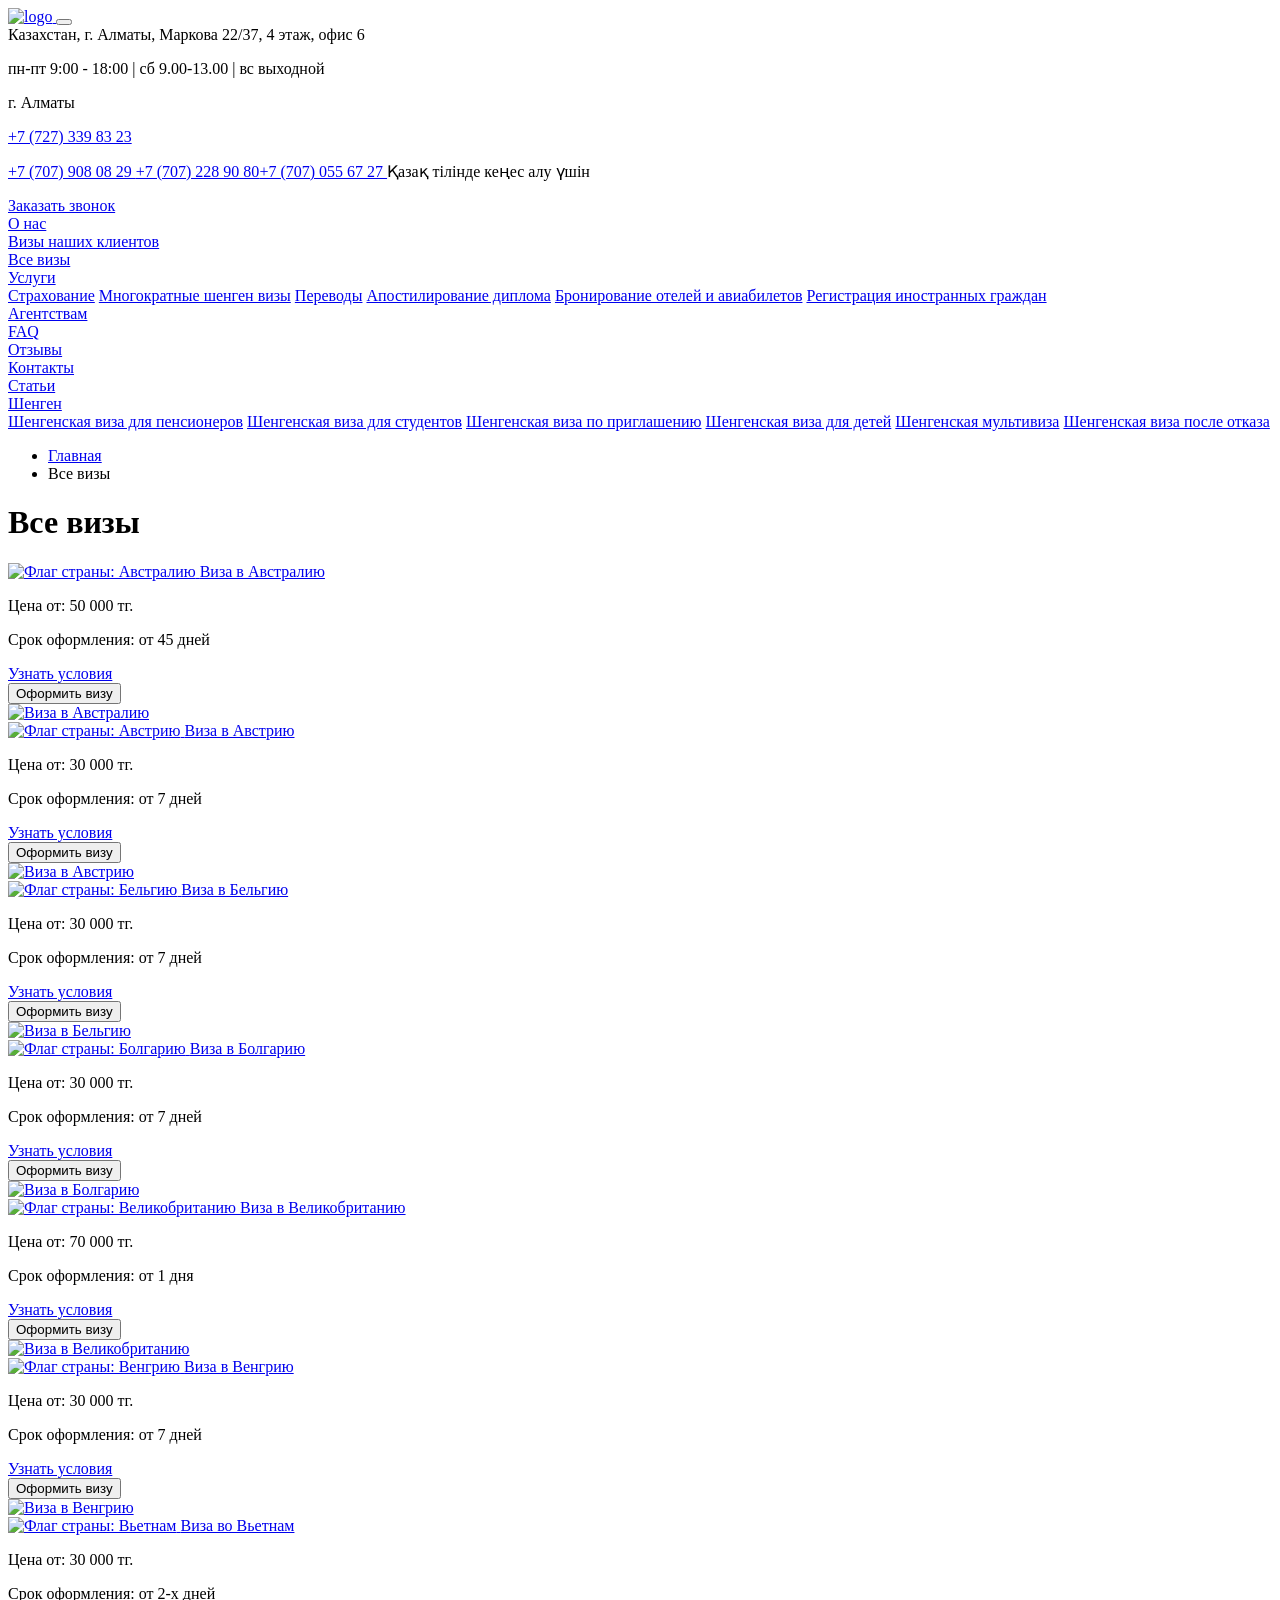
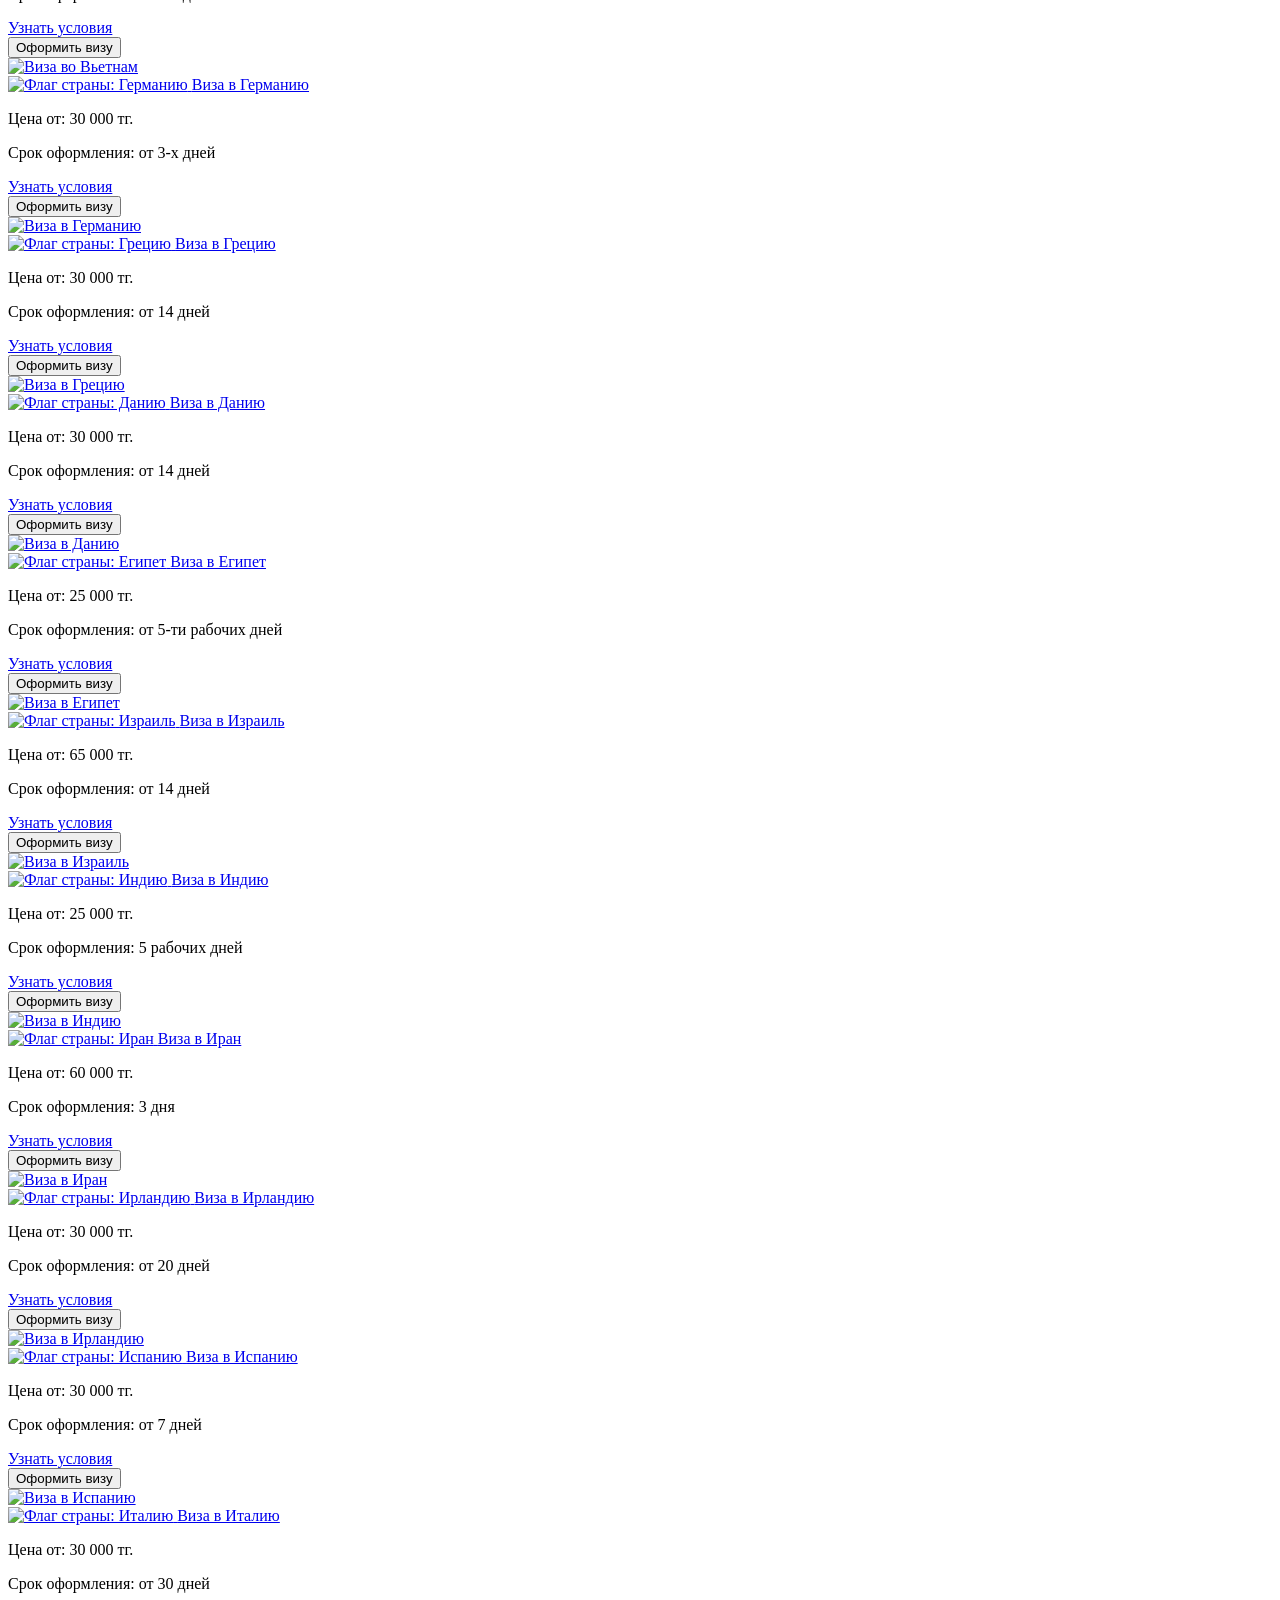
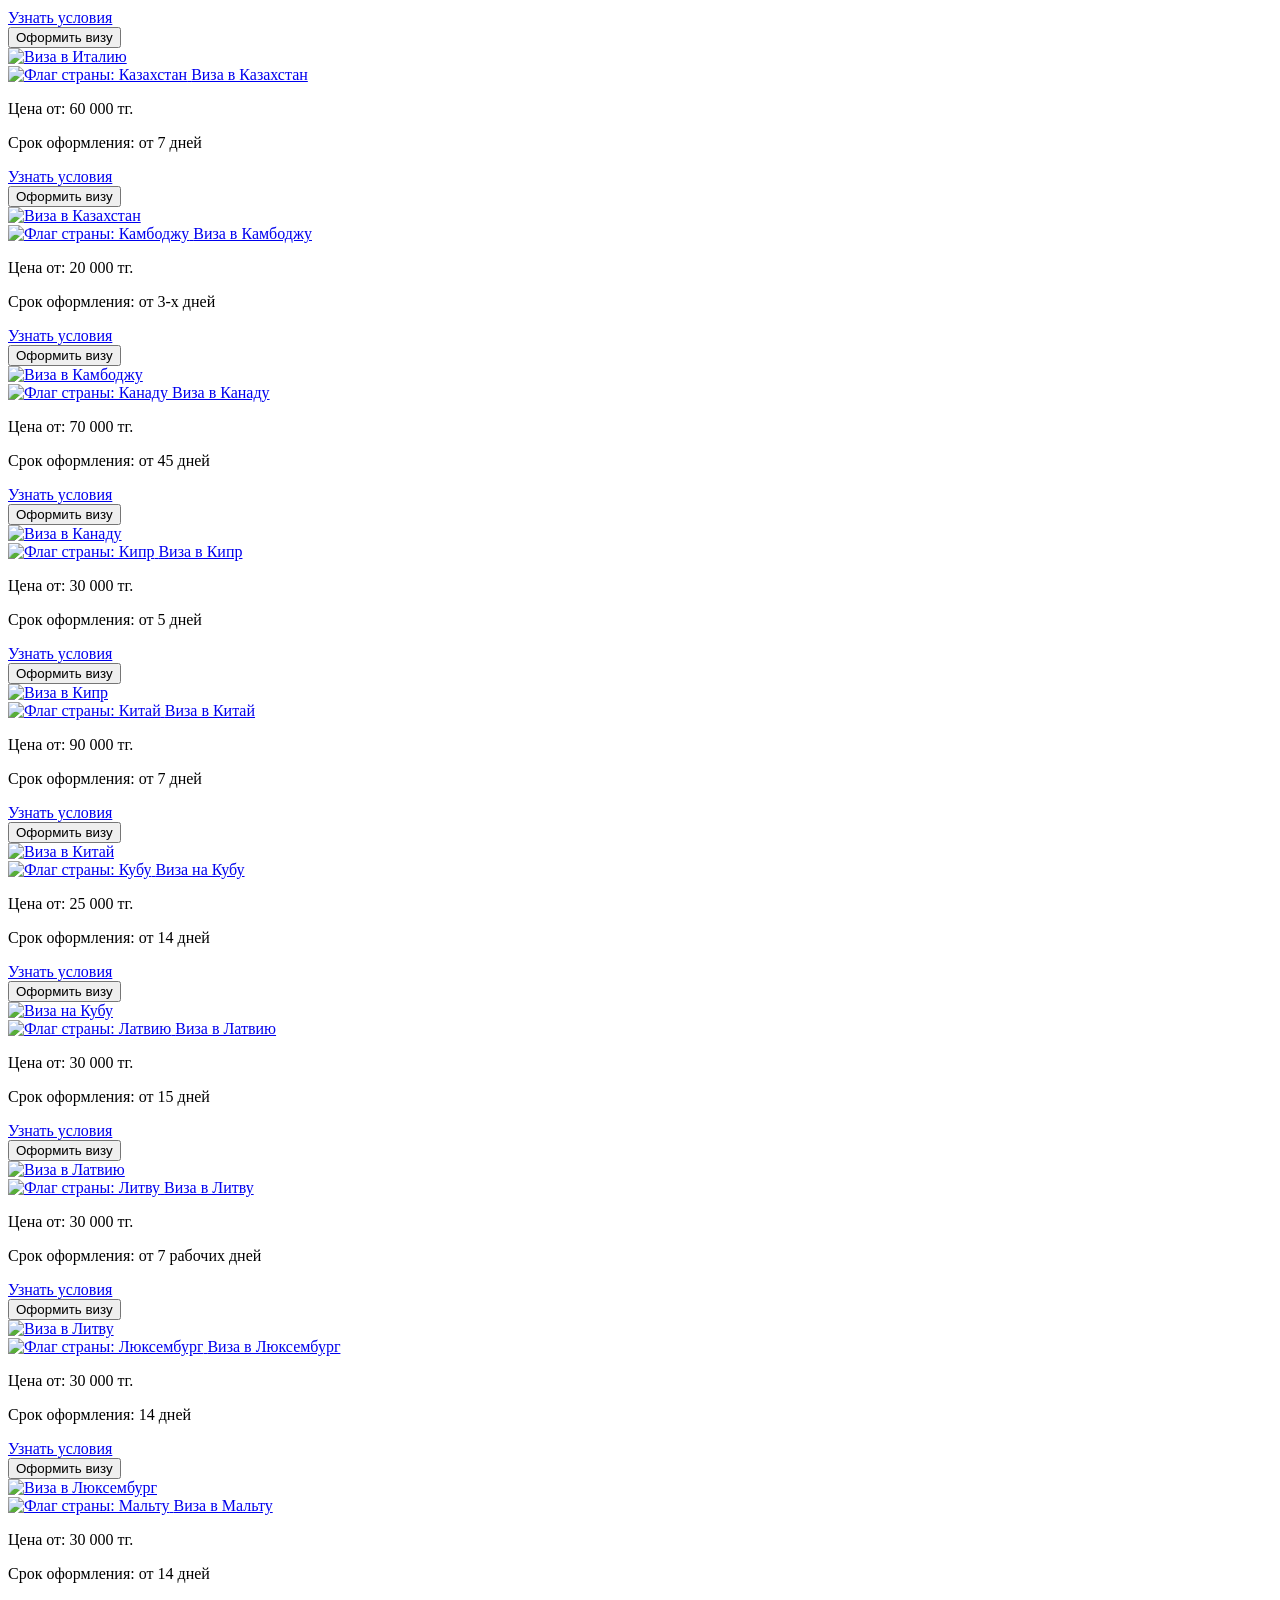
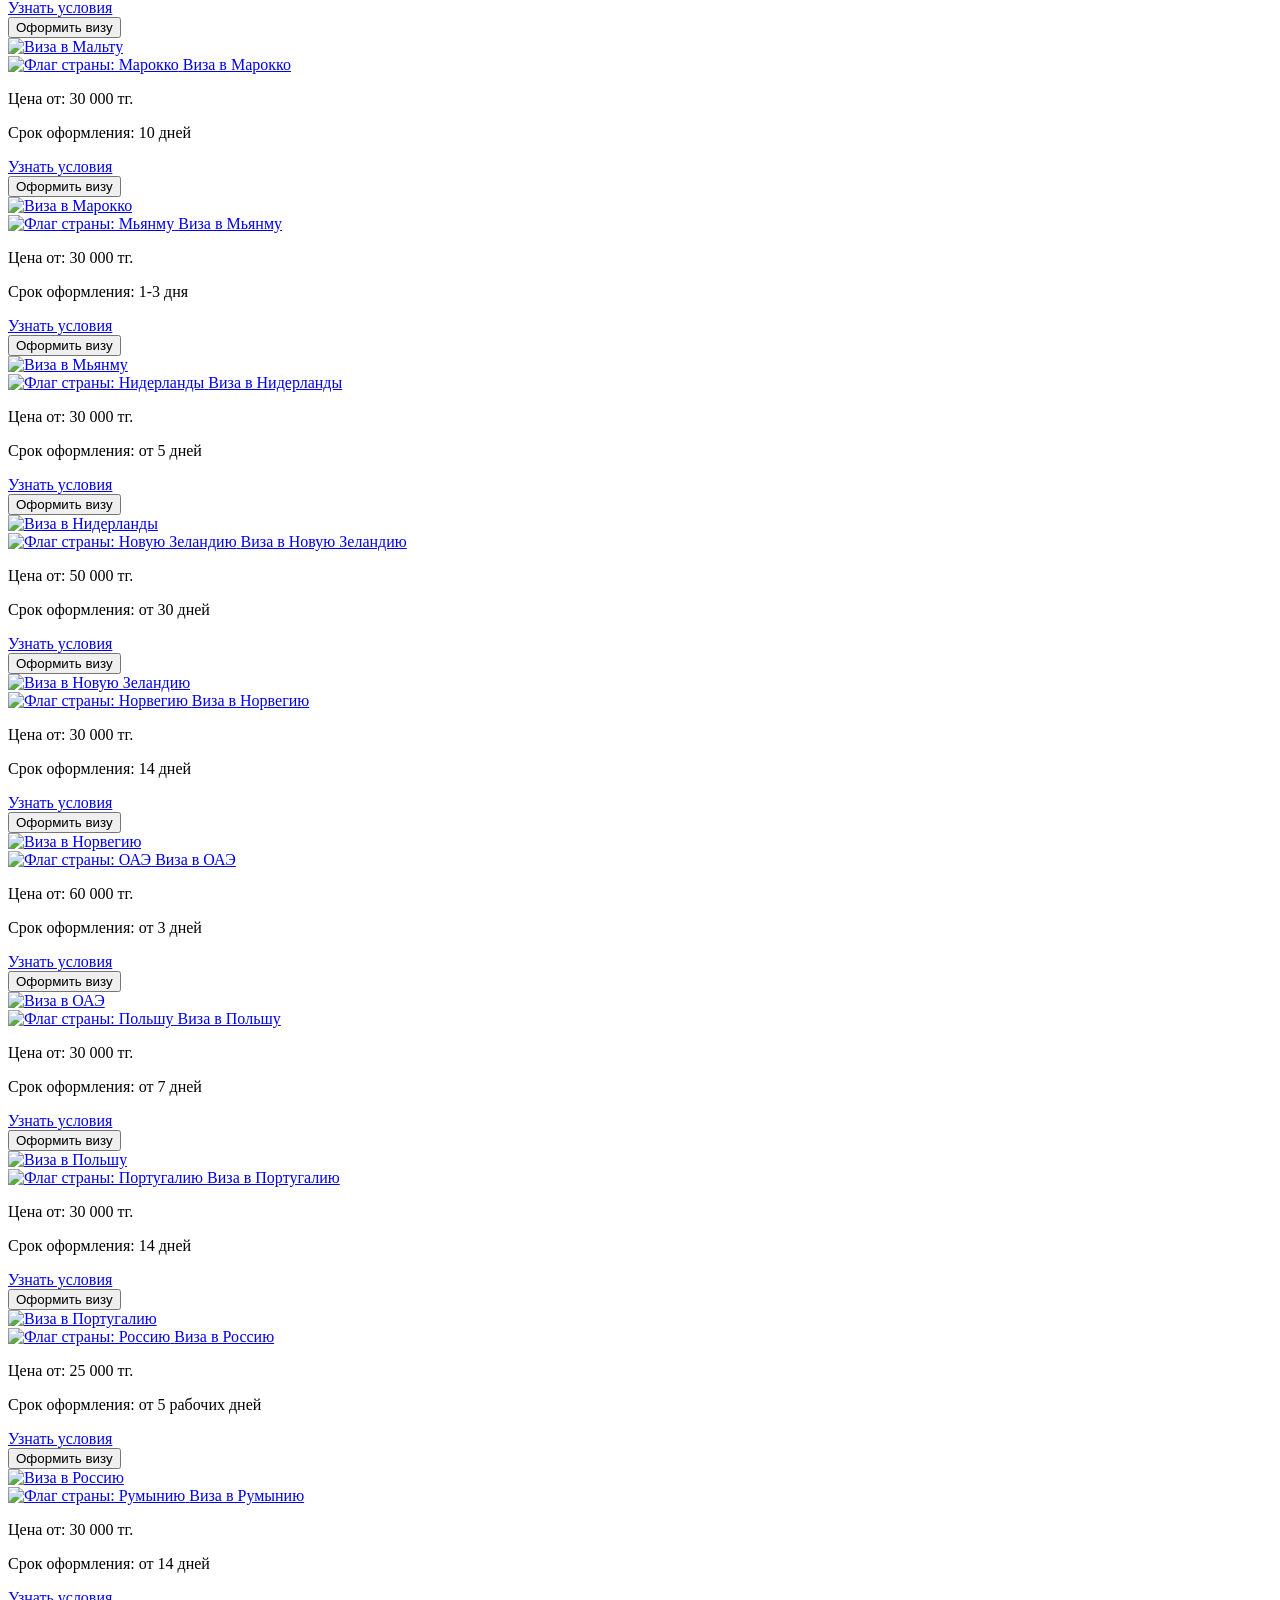
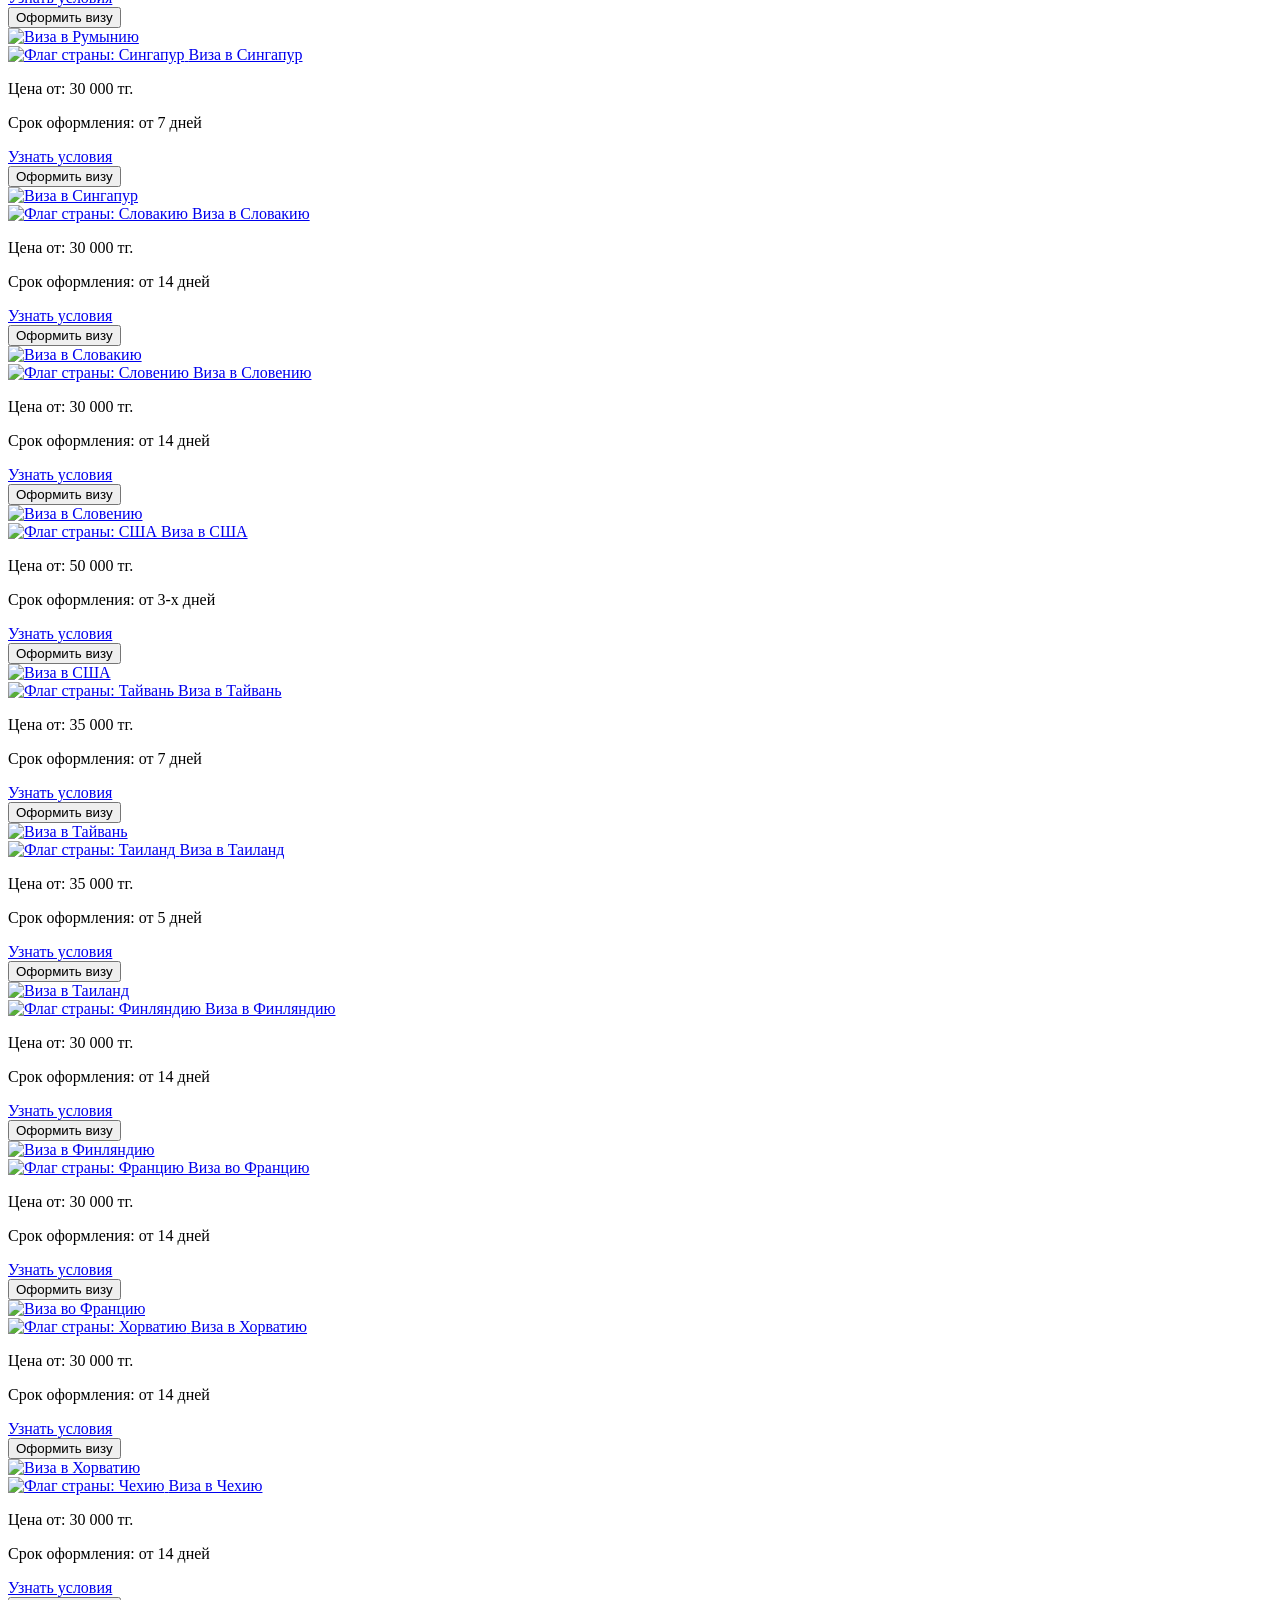
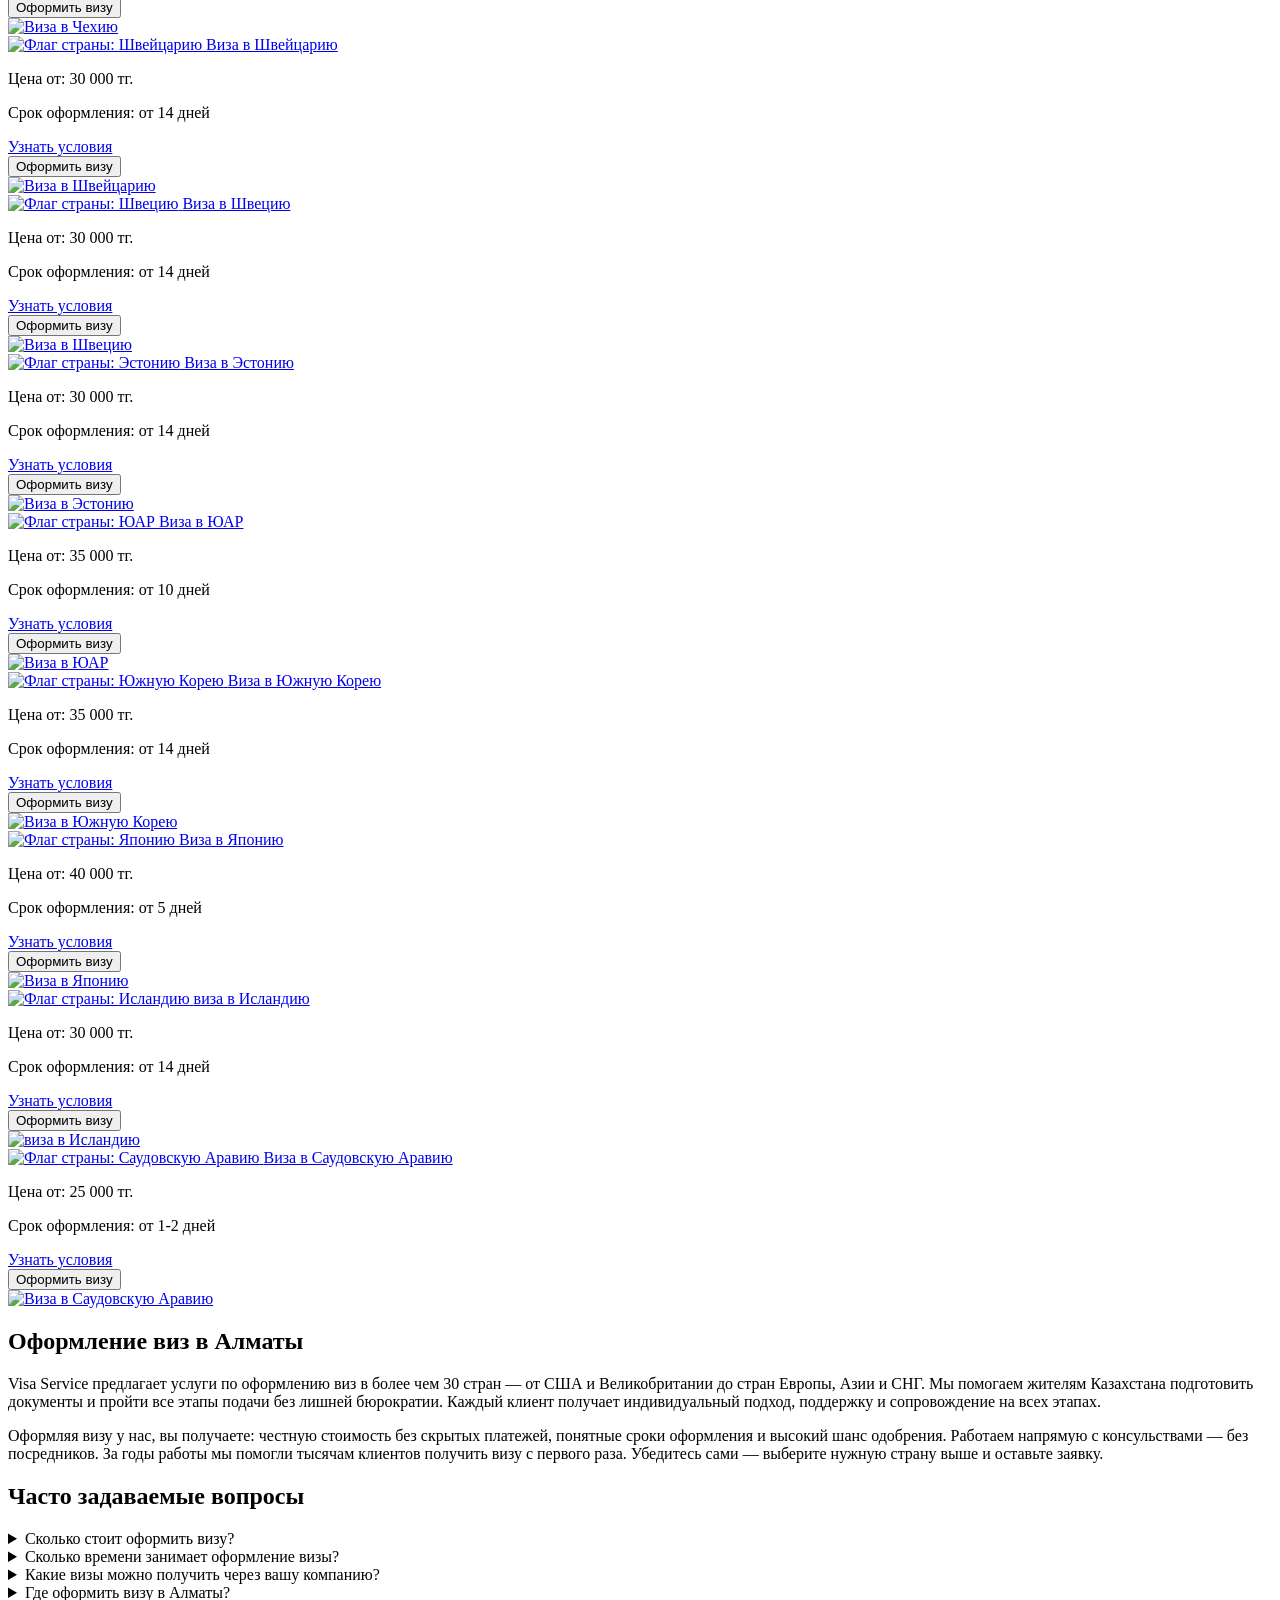
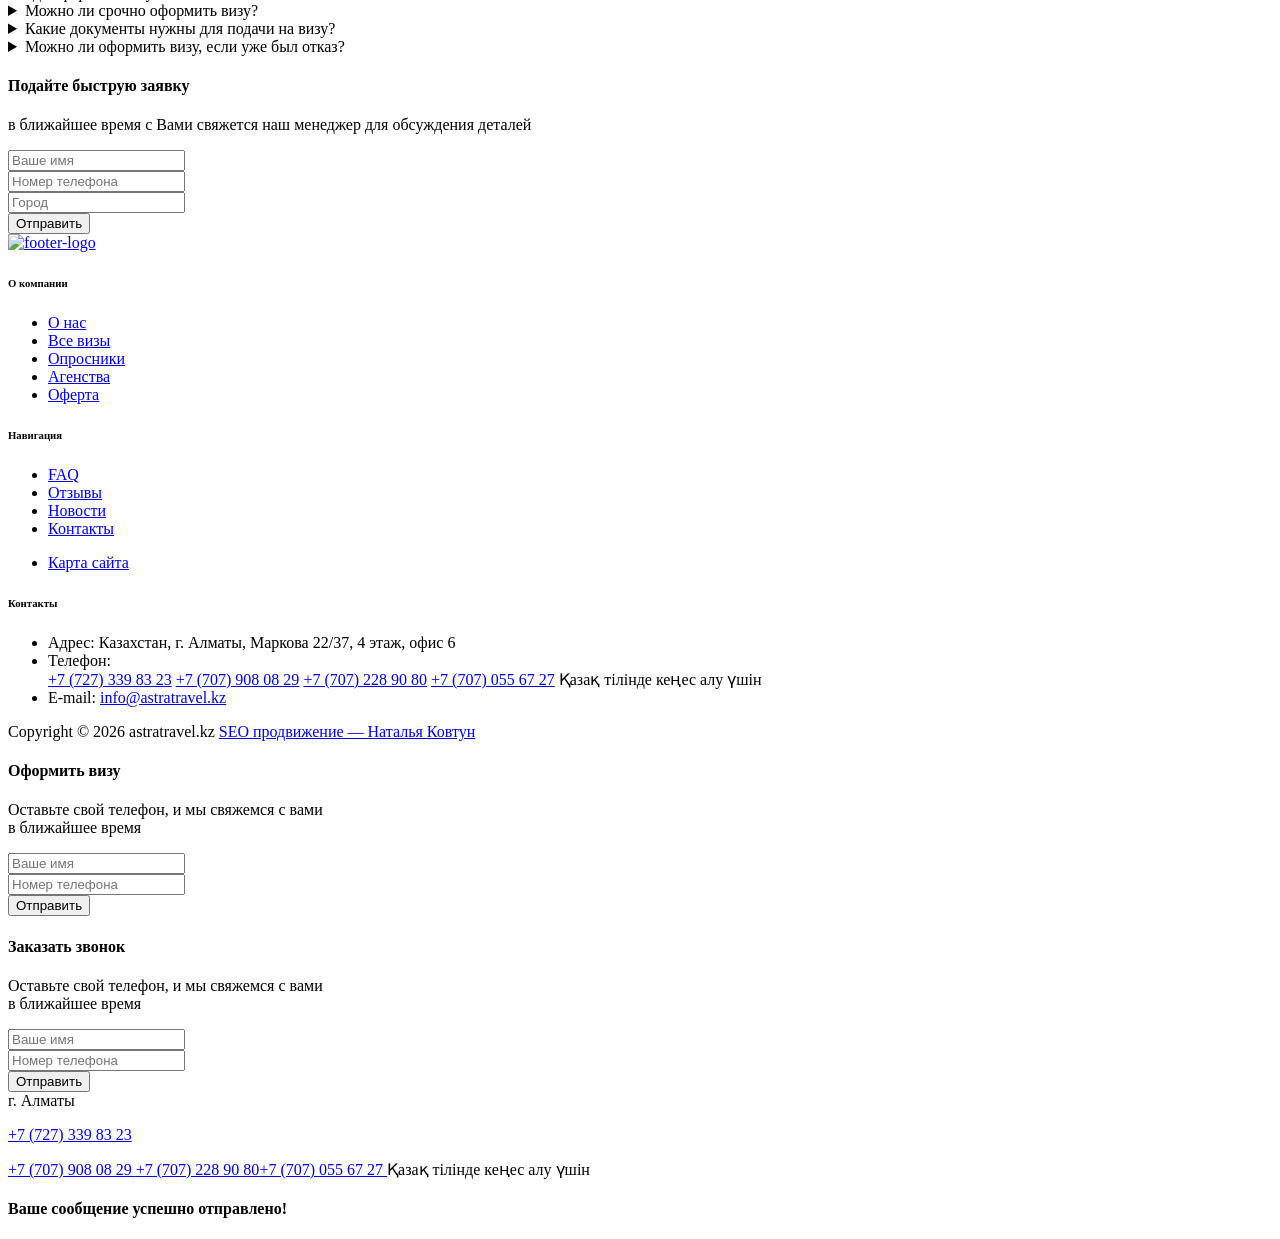
==== commit fa7c5944: "Clone live V-S layout and assets with AstraTravel branding" ====
--- a/visa/index.html
+++ b/visa/index.html
@@ -1 +1,2326 @@
-<!doctype html><html lang="ru"><head><meta charset="utf-8"><meta name="viewport" content="width=device-width,initial-scale=1"><title>Все визы — AstraTravel</title><link rel="stylesheet" href="/styles.css"></head><body><div class="top"><div class="wrap">г. Алматы <span>Пн–Пт: 09:00–18:00 · Сб 10:00–14:00</span><a href="tel:+77273398323">+7 (727) 339 83 23</a></div></div><header><div class="wrap head"><a class="brand" href="/"><b>A</b> ASTRA<em>TRAVEL</em></a><nav><a href="/visa/">Визы</a><a href="/#services">Услуги</a><a href="/#about">О компании</a><a href="/#reviews">Отзывы</a><a href="/#contacts">Контакты</a></nav><a class="callback" href="/#callback">Заказать звонок</a><button class="hamb">☰</button></div></header><main><section class="visa-hero"><div class="wrap"><small>ГЛАВНАЯ / ВИЗЫ</small><h1>Визы в любую<br><strong>точку мира</strong></h1><p>Подготовим документы, заполним анкеты и сопроводим до решения консульства.</p><a class="btn" href="/#callback">Получить консультацию</a></div></section><section class="section"><div class="wrap"><div class="section-title"><div><small>СПИСОК НАПРАВЛЕНИЙ</small><h2>Популярные <i>страны</i></h2></div><p>Точная стоимость и сроки зависят от типа визы и ваших документов.</p></div><div class="visa-list"><a href="/#callback"><b>01</b><strong>Австралия</strong><span>от 50 000 ₸</span><span>от 45 дней</span><i>→</i></a><a href="/#callback"><b>02</b><strong>Австрия</strong><span>от 30 000 ₸</span><span>от 7 дней</span><i>→</i></a><a href="/#callback"><b>03</b><strong>Бельгия</strong><span>от 30 000 ₸</span><span>от 7 дней</span><i>→</i></a><a href="/#callback"><b>04</b><strong>Швеция</strong><span>от 30 000 ₸</span><span>от 14 дней</span><i>→</i></a><a href="/#callback"><b>05</b><strong>Великобритания</strong><span>от 70 000 ₸</span><span>от 14 дней</span><i>→</i></a><a href="/#callback"><b>06</b><strong>Канада</strong><span>от 70 000 ₸</span><span>от 45 дней</span><i>→</i></a><a class="featured" href="/#callback"><b>07</b><strong>США</strong><span>от 50 000 ₸</span><span>от 3 дней</span><i>→</i></a><a href="/#callback"><b>08</b><strong>Германия</strong><span>от 30 000 ₸</span><span>от 3 дней</span><i>→</i></a><a href="/#callback"><b>09</b><strong>Италия</strong><span>от 30 000 ₸</span><span>от 7 дней</span><i>→</i></a><a href="/#callback"><b>10</b><strong>Южная Корея</strong><span>от 35 000 ₸</span><span>от 10 дней</span><i>→</i></a></div></div></section><section class="callback-section" id="callback"><div class="wrap callbackin"><div><small>ПОДАЙТЕ БЫСТРУЮ ЗАЯВКУ</small><h2>Оставьте свой<br><i>номер телефона</i></h2><p>Наш менеджер свяжется с вами и уточнит все детали.</p></div><form class="lead-form"><input required name="name" placeholder="Ваше имя"><input required name="phone" placeholder="Номер телефона"><input name="city" placeholder="Город"><button class="btn dark">Отправить</button><small>Бесплатная консультация.</small></form></div></section></main><footer><div class="wrap foot"><a class="brand" href="/"><b>A</b> ASTRA<em>TRAVEL</em></a><span>© 2026 AstraTravel Group</span><a href="/#contacts">Контакты</a></div></footer><a class="whatsapp" href="https://wa.me/77079080829">⌕</a><script src="/script.js"></script></body></html>
+<!DOCTYPE html>
+<!--[if lt IE 7]>      <html class="no-js lt-ie9 lt-ie8 lt-ie7"> <![endif]-->
+<!--[if IE 7]>         <html class="no-js lt-ie9 lt-ie8"> <![endif]-->
+<!--[if IE 8]>         <html class="no-js lt-ie9"> <![endif]-->
+<!--[if gt IE 8]><!-->  <!--<![endif]-->
+<html lang="ru" class="no-js">
+<head>
+<meta http-equiv="content-type" content="text/html; charset=utf-8" >
+<title>Визы для граждан Казахстана: оформление, цена в Алматы, помощь с шенген | V-S.kz</title>
+<meta name="keywords" content="">
+<meta name="description" content="Срочно нужна виза? Оформление виз в любую страну для казахстанцев: шенген, туристические. Сроки, стоимость, документы – консультация и помощь. Узнайте цены на визы в Алматы.">
+<meta name="SKYPE_TOOLBAR" content="SKYPE_TOOLBAR_PARSER_COMPATIBLE" >
+<meta name="viewport" content="width=device-width, initial-scale=1.0">
+<link rel="icon" href="/favicon.ico" type="image/x-icon">
+<link rel="icon" href="/favicon.svg" sizes="any" type="image/svg+xml">
+<link rel="shortcut icon" href="/favicon.ico" type="image/x-icon">
+<link rel="preload" href="https://www.astratravel.kz/js/ui/ui.css" as="style" onload="this.onload=null;this.rel='stylesheet'"><noscript><link rel="stylesheet" href="https://www.astratravel.kz/js/ui/ui.css"></noscript>
+    <link rel="canonical" href="https://www.astratravel.kz/ru/visa/">
+<meta name="yandex-verification" content="f03d0dbd3fbd014f">
+<meta http-equiv="Content-Security-Policy" content="upgrade-insecure-requests">
+
+	<link rel="preload" href="https://www.astratravel.kz/css/plugins.css" as="style" onload="this.onload=null;this.rel='stylesheet'">
+	<noscript><link rel="stylesheet" href="https://www.astratravel.kz/css/plugins.css"></noscript>
+
+	<link rel="stylesheet" href="https://www.astratravel.kz/css/style.css?v=20260921-hero-cards">
+	<script defer src="https://www.astratravel.kz/js/article-checklist.js?v=20260917"></script>
+	<script nowprocket nitro-exclude type="text/javascript" id="sa-dynamic-optimization" data-uuid="5169618b-f7b8-47ac-8a7a-33c46fcbcaf7" src="[data-uri]"></script>
+	<script src="https://www.astratravel.kz/js/kl-universities-map.js"></script>
+<script src="https://unpkg.com/leaflet@1.9.4/dist/leaflet.js"></script>
+	<link rel="stylesheet" href="https://unpkg.com/leaflet@1.9.4/dist/leaflet.css">
+</head>
+<body data-lang="ru">
+<noscript>
+	<div style="display:inline;">
+		<img height="1" width="1" style="border-style:none;" alt="" src="//googleads.g.doubleclick.net/pagead/viewthroughconversion/818966525/?guid=ON&amp;script=0">
+	</div>
+</noscript>
+<a href="https://api.whatsapp.com/send?phone=77070556727" class="whatsapp" rel ="nofollow" target="_blank" onclick="if(window.gtag){gtag('event','generate_lead',{'lead_source':'floating_whatsapp','cta_position':'floating'});}window.dataLayer=window.dataLayer||[];window.dataLayer.push({'event':'generate_lead','lead_source':'floating_whatsapp','cta_position':'floating'});"><i class="fa fa-whatsapp"></i></a>
+<!-- Google Tag Manager (noscript) -->
+<noscript><iframe src="https://www.googletagmanager.com/ns.html?id=GTM-MS3SDRZ"
+				  height="0" width="0" style="display:none;visibility:hidden"></iframe></noscript>
+<!-- End Google Tag Manager (noscript) -->
+
+
+<!-- WM Open spoiler BEGIN-->
+<div class="">
+	
+	<div class="wm-all-block">
+		<!-- WM Open spoiler END-->
+
+
+		<div style="position: absolute;">
+	
+			
+		
+    </div>
+		<header>
+			<div class="container">
+				<div class="header_top">
+					<a href="/" class="new_logo" >
+						<img src="https://www.astratravel.kz/cms/uploads/file_1670820226_991835451.webp" title="AstraTravel - логотип" alt="logo">
+						
+					</a>
+					<button class="mob_block menu_toggle menu--show">
+						<i class="fa fa-bars"></i>
+						<i class="fa fa-times"></i>
+					</button>
+					<div class="header_top_left">
+						
+						<span class="header_icon_flex">
+				<i class="fa fa-map-marker"></i>
+				<span>Казахстан, г. Алматы, Маркова 22/37, 4 этаж, офис 6
+</span>
+				</span>												<div class="header_icon_flex">
+							<i class="fa fa-clock-o"></i>
+							<p>
+	пн-пт 9:00 - 18:00 <span>|</span> сб 9.00-13.00 <span>|</span> вс выходной</p>
+
+						</div>
+					</div>
+					<div class="header_top_right">
+						<div class="header_top_right_box">
+							<div class="new_phones">
+								<div class="header_icon_flex">
+    			<div class="phone_city">г. Алматы</div>
+                
+                <i class="fa fa-phone"></i>
+                <p>
+                <a href="tel:+77273398323">+7 (727) 339 83 23 </a>
+                <i class="fa fa-chevron-down"></i> 
+                </p>
+                <div class="phone_drop">
+                 <p>
+                <a href="tel:77079080829">+7 (707) 908 08 29 </a><a href="tel:77072289080">+7 (707) 228 90 80</a><a href="tel:77070556727">+7 (707) 055 67 27 </a><span class="header__note">Қазақ тілінде кеңес алу үшін</span>
+                </p>
+                </div>
+        </div>															</div>
+							
+							<div class="soc_flex">
+																<div class="socials">
+									<a rel ="nofollow" href="https://www.instagram.com/vsqazaqstan/?igshid=NDk5N2NlZjQ=" target="_blank">
+										<i class="fa fa-instagram"></i>
+									</a><a rel ="nofollow" href="https://www.facebook.com/VisaServiceQazaqstan" target="_blank">
+										<i class="fa fa-facebook"></i>
+									</a><a rel ="nofollow" href="https://api.whatsapp.com/send?phone=77070556727" target="_blank">
+										<i class="fa fa-whatsapp"></i>
+									</a>									<a href="#" class="mob_inline open--modal" data-modal="#phones"><i class="fa fa-phone"></i></a>
+								</div>
+								<a href="#" class="new_btn open--modal" data-modal="#modal-1">Заказать звонок</a>
+							</div>
+						</div>
+					</div>
+				</div>
+			</div>
+			<div class="header_bottom">
+				<div class="container">
+					<div class="header_bottom_flex">
+						<div class="menu">
+							<div class="menu_item"><a href="/ru/about/">О нас</a><i class="fa fa-chevron-down"></i><div class="header_drop"><a href="/ru/723-vizy-nashih-klijentov.html">Визы наших клиентов</a></div></div>
+<div class="menu_item active"><a class="active" href="/ru/visa/">Все визы</a></div>
+<div class="menu_item"><a href="#">Услуги</a><i class="fa fa-chevron-down"></i><div class="header_drop"><a href="/ru/406-strahovanije.html">Страхование</a>
+<a href="/ru/500-mnogokratnyje-shengen-vizy.html">Многократные шенген визы</a>
+<a href="/ru/501-perevody.html">Переводы</a>
+<a href="/ru/503-apostilirovanije-diploma.html">Апостилирование диплома</a>
+<a href="/ru/504-bronirovanije-otelej-i-aviabiletov.html">Бронирование отелей и авиабилетов</a>
+<a href="/ru/505-registracija-inostrannyh-grazhdan.html">Регистрация иностранных граждан</a></div></div>
+<div class="menu_item"><a href="/ru/408-agentstvam.html">Агентствам</a></div>
+<div class="menu_item"><a href="/ru/ask/">FAQ</a></div>
+<div class="menu_item"><a href="/ru/rev/">Отзывы</a></div>
+<div class="menu_item"><a href="/ru/contacts/">Контакты</a></div>
+<div class="menu_item"><a href="/ru/articles/">Статьи</a></div>
+<div class="menu_item"><a href="/ru/shengen/">Шенген</a><i class="fa fa-chevron-down"></i><div class="header_drop"><a href="/ru/shengen/pensioneram/">Шенгенская виза для пенсионеров</a>
+<a href="/ru/shengen/studentam/">Шенгенская виза для студентов</a>
+<a href="/ru/shengen/po-priglasheniyu/">Шенгенская виза по приглашению</a>
+<a href="/ru/shengen/detyam/">Шенгенская виза для детей</a>
+<a href="/ru/shengen/multiviza/">Шенгенская мультивиза</a>
+<a href="/ru/shengen/posle-otkaza/">Шенгенская виза после отказа</a></div></div>						</div>
+						
+					</div>
+				</div>
+			</div>
+		</header>
+		<div class="pages"><!-- pages content -->
+	<div class="breadcrums"><div class="container"><ul><li><a href="/">Главная</a></li> <li>Все визы</li></ul></div></div>
+
+    <div class="container"><h1>Все визы</h1><div class="countries_list"><div class="country_row">
+        <div class="country_mb">
+            <div class="new_country_item">
+                <div class="new_country_text">
+                    <div class="cc_top">
+                        
+                        <a href="/ru/visa/430-viza-v-avstraliju/" class="nct_title">
+                            <img src="https://www.astratravel.kz/cms/uploads/file_1516166319_265215814.png" alt="Флаг страны: Австралию" title="Флаг страны: Австралию - иконка">
+
+
+                            <span>Виза в Австралию</span>
+                        </a>
+                        <div class="nct_body">
+                            <p><span>Цена от:</span> <span class="price-info">50 000 тг.</span></p>
+							<p><span>Срок оформления:</span> <span class="price-info">от 45 дней</span></p>
+
+
+                        </div>
+                    </div>
+                    <div class="cc_bottom">
+                        <div class="nct_more">
+                            <i class="fa fa-info-circle" aria-hidden="true"></i>
+                            <a href="/ru/visa/430-viza-v-avstraliju/">Узнать условия</a>
+                        </div>
+                        <button class="btn show_country_modal" data-name="Виза в Австралию">Оформить визу</button>
+                    </div>
+                </div>
+                <a href="/ru/visa/430-viza-v-avstraliju/" class="new_country_img">
+                    <img src="https://www.astratravel.kz/cms/uploads/file_1691559797_310121832.jpg" alt="Виза в Австралию" title="Виза в Австралию - фото">
+                </a>
+            </div>
+            
+        </div>
+    
+        <div class="country_mb">
+            <div class="new_country_item">
+                <div class="new_country_text">
+                    <div class="cc_top">
+                        
+                        <a href="/ru/visa/442-viza-v-avstriju/" class="nct_title">
+                            <img src="https://www.astratravel.kz/cms/uploads/file_1516166328_739451865.png" alt="Флаг страны: Австрию" title="Флаг страны: Австрию - иконка">
+
+
+                            <span>Виза в Австрию</span>
+                        </a>
+                        <div class="nct_body">
+                            <p><span>Цена от:</span> <span class="price-info">30 000 тг.</span></p>
+							<p><span>Срок оформления:</span> <span class="price-info">от 7 дней</span></p>
+
+
+                        </div>
+                    </div>
+                    <div class="cc_bottom">
+                        <div class="nct_more">
+                            <i class="fa fa-info-circle" aria-hidden="true"></i>
+                            <a href="/ru/visa/442-viza-v-avstriju/">Узнать условия</a>
+                        </div>
+                        <button class="btn show_country_modal" data-name="Виза в Австрию">Оформить визу</button>
+                    </div>
+                </div>
+                <a href="/ru/visa/442-viza-v-avstriju/" class="new_country_img">
+                    <img src="https://www.astratravel.kz/cms/uploads/file_1691559817_531569471.jpg" alt="Виза в Австрию" title="Виза в Австрию - фото">
+                </a>
+            </div>
+            
+        </div>
+    
+        <div class="country_mb">
+            <div class="new_country_item">
+                <div class="new_country_text">
+                    <div class="cc_top">
+                        
+                        <a href="/ru/visa/443-viza-v-belgiju/" class="nct_title">
+                            <img src="https://www.astratravel.kz/cms/uploads/file_1516166433_558160811.png" alt="Флаг страны: Бельгию" title="Флаг страны: Бельгию - иконка">
+
+
+                            <span>Виза в Бельгию</span>
+                        </a>
+                        <div class="nct_body">
+                            <p><span>Цена от:</span> <span class="price-info">30 000 тг.</span></p>
+							<p><span>Срок оформления:</span> <span class="price-info">от 7 дней</span></p>
+
+
+                        </div>
+                    </div>
+                    <div class="cc_bottom">
+                        <div class="nct_more">
+                            <i class="fa fa-info-circle" aria-hidden="true"></i>
+                            <a href="/ru/visa/443-viza-v-belgiju/">Узнать условия</a>
+                        </div>
+                        <button class="btn show_country_modal" data-name="Виза в Бельгию">Оформить визу</button>
+                    </div>
+                </div>
+                <a href="/ru/visa/443-viza-v-belgiju/" class="new_country_img">
+                    <img src="https://www.astratravel.kz/cms/uploads/file_1691559834_36924490.jpg" alt="Виза в Бельгию" title="Виза в Бельгию - фото">
+                </a>
+            </div>
+            
+        </div>
+    
+        <div class="country_mb">
+            <div class="new_country_item">
+                <div class="new_country_text">
+                    <div class="cc_top">
+                        
+                        <a href="/ru/visa/444-viza-v-bolgariju/" class="nct_title">
+                            <img src="https://www.astratravel.kz/cms/uploads/file_1516166440_370493658.png" alt="Флаг страны: Болгарию" title="Флаг страны: Болгарию - иконка">
+
+
+                            <span>Виза в Болгарию</span>
+                        </a>
+                        <div class="nct_body">
+                            <p><span>Цена от:</span> <span class="price-info">30 000 тг.</span></p>
+							<p><span>Срок оформления:</span> <span class="price-info">от 7 дней</span></p>
+
+
+                        </div>
+                    </div>
+                    <div class="cc_bottom">
+                        <div class="nct_more">
+                            <i class="fa fa-info-circle" aria-hidden="true"></i>
+                            <a href="/ru/visa/444-viza-v-bolgariju/">Узнать условия</a>
+                        </div>
+                        <button class="btn show_country_modal" data-name="Виза в Болгарию">Оформить визу</button>
+                    </div>
+                </div>
+                <a href="/ru/visa/444-viza-v-bolgariju/" class="new_country_img">
+                    <img src="https://www.astratravel.kz/cms/uploads/file_1691559860_127384811.jpg" alt="Виза в Болгарию" title="Виза в Болгарию - фото">
+                </a>
+            </div>
+            
+        </div>
+    
+        <div class="country_mb">
+            <div class="new_country_item">
+                <div class="new_country_text">
+                    <div class="cc_top">
+                        
+                        <a href="/ru/visa/445-viza-v-velikobritaniju/" class="nct_title">
+                            <img src="https://www.astratravel.kz/cms/uploads/file_1516166584_861713186.png" alt="Флаг страны: Великобританию" title="Флаг страны: Великобританию - иконка">
+
+
+                            <span>Виза в Великобританию</span>
+                        </a>
+                        <div class="nct_body">
+                            <p><span>Цена от:</span> <span class="price-info">70 000 тг.</span></p>
+							<p><span>Срок оформления:</span> <span class="price-info">от 1 дня</span></p>
+
+
+                        </div>
+                    </div>
+                    <div class="cc_bottom">
+                        <div class="nct_more">
+                            <i class="fa fa-info-circle" aria-hidden="true"></i>
+                            <a href="/ru/visa/445-viza-v-velikobritaniju/">Узнать условия</a>
+                        </div>
+                        <button class="btn show_country_modal" data-name="Виза в Великобританию">Оформить визу</button>
+                    </div>
+                </div>
+                <a href="/ru/visa/445-viza-v-velikobritaniju/" class="new_country_img">
+                    <img src="https://www.astratravel.kz/cms/uploads/file_1691559952_95906163.jpg" alt="Виза в Великобританию" title="Виза в Великобританию - фото">
+                </a>
+            </div>
+            
+        </div>
+    
+        <div class="country_mb">
+            <div class="new_country_item">
+                <div class="new_country_text">
+                    <div class="cc_top">
+                        
+                        <a href="/ru/visa/446-viza-v-vengriju/" class="nct_title">
+                            <img src="https://www.astratravel.kz/cms/uploads/file_1516166591_185077862.png" alt="Флаг страны: Венгрию" title="Флаг страны: Венгрию - иконка">
+
+
+                            <span>Виза в Венгрию</span>
+                        </a>
+                        <div class="nct_body">
+                            <p><span>Цена от:</span> <span class="price-info">30 000 тг.</span></p>
+							<p><span>Срок оформления:</span> <span class="price-info">от 7 дней</span></p>
+
+
+                        </div>
+                    </div>
+                    <div class="cc_bottom">
+                        <div class="nct_more">
+                            <i class="fa fa-info-circle" aria-hidden="true"></i>
+                            <a href="/ru/visa/446-viza-v-vengriju/">Узнать условия</a>
+                        </div>
+                        <button class="btn show_country_modal" data-name="Виза в Венгрию">Оформить визу</button>
+                    </div>
+                </div>
+                <a href="/ru/visa/446-viza-v-vengriju/" class="new_country_img">
+                    <img src="https://www.astratravel.kz/cms/uploads/file_1691560116_472530742.jpg" alt="Виза в Венгрию" title="Виза в Венгрию - фото">
+                </a>
+            </div>
+            
+        </div>
+    
+        <div class="country_mb">
+            <div class="new_country_item">
+                <div class="new_country_text">
+                    <div class="cc_top">
+                        
+                        <a href="/ru/visa/449-viza-vo-vjetnam/" class="nct_title">
+                            <img src="https://www.astratravel.kz/cms/uploads/file_1516166597_534231014.png" alt="Флаг страны: Вьетнам " title="Флаг страны: Вьетнам  - иконка">
+
+
+                            <span>Виза во Вьетнам </span>
+                        </a>
+                        <div class="nct_body">
+                            <p><span>Цена от:</span> <span class="price-info">30 000 тг.</span></p>
+							<p><span>Срок оформления:</span> <span class="price-info">от 2-х дней</span></p>
+
+
+                        </div>
+                    </div>
+                    <div class="cc_bottom">
+                        <div class="nct_more">
+                            <i class="fa fa-info-circle" aria-hidden="true"></i>
+                            <a href="/ru/visa/449-viza-vo-vjetnam/">Узнать условия</a>
+                        </div>
+                        <button class="btn show_country_modal" data-name="Виза во Вьетнам ">Оформить визу</button>
+                    </div>
+                </div>
+                <a href="/ru/visa/449-viza-vo-vjetnam/" class="new_country_img">
+                    <img src="https://www.astratravel.kz/cms/uploads/file_1691560150_809523246.jpg" alt="Виза во Вьетнам " title="Виза во Вьетнам  - фото">
+                </a>
+            </div>
+            
+        </div>
+    
+        <div class="country_mb">
+            <div class="new_country_item">
+                <div class="new_country_text">
+                    <div class="cc_top">
+                        
+                        <a href="/ru/visa/450-viza-v-germaniju/" class="nct_title">
+                            <img src="https://www.astratravel.kz/cms/uploads/file_1516166724_311235909.png" alt="Флаг страны: Германию " title="Флаг страны: Германию  - иконка">
+
+
+                            <span>Виза в Германию </span>
+                        </a>
+                        <div class="nct_body">
+                            <p><span>Цена от:</span> <span class="price-info">30 000 тг.</span></p>
+							<p><span>Срок оформления:</span> <span class="price-info">от 3-х дней</span></p>
+
+
+                        </div>
+                    </div>
+                    <div class="cc_bottom">
+                        <div class="nct_more">
+                            <i class="fa fa-info-circle" aria-hidden="true"></i>
+                            <a href="/ru/visa/450-viza-v-germaniju/">Узнать условия</a>
+                        </div>
+                        <button class="btn show_country_modal" data-name="Виза в Германию ">Оформить визу</button>
+                    </div>
+                </div>
+                <a href="/ru/visa/450-viza-v-germaniju/" class="new_country_img">
+                    <img src="https://www.astratravel.kz/cms/uploads/file_1691560663_746350317.jpg" alt="Виза в Германию " title="Виза в Германию  - фото">
+                </a>
+            </div>
+            
+        </div>
+    
+        <div class="country_mb">
+            <div class="new_country_item">
+                <div class="new_country_text">
+                    <div class="cc_top">
+                        
+                        <a href="/ru/visa/451-viza-v-greciju/" class="nct_title">
+                            <img src="https://www.astratravel.kz/cms/uploads/file_1516166735_560063880.png" alt="Флаг страны: Грецию" title="Флаг страны: Грецию - иконка">
+
+
+                            <span>Виза в Грецию</span>
+                        </a>
+                        <div class="nct_body">
+                            <p><span>Цена от:</span> <span class="price-info">30 000 тг.</span></p>
+							<p><span>Срок оформления:</span> <span class="price-info">от 14 дней</span></p>
+
+
+                        </div>
+                    </div>
+                    <div class="cc_bottom">
+                        <div class="nct_more">
+                            <i class="fa fa-info-circle" aria-hidden="true"></i>
+                            <a href="/ru/visa/451-viza-v-greciju/">Узнать условия</a>
+                        </div>
+                        <button class="btn show_country_modal" data-name="Виза в Грецию">Оформить визу</button>
+                    </div>
+                </div>
+                <a href="/ru/visa/451-viza-v-greciju/" class="new_country_img">
+                    <img src="https://www.astratravel.kz/cms/uploads/file_1691561446_920861324.jpg" alt="Виза в Грецию" title="Виза в Грецию - фото">
+                </a>
+            </div>
+            
+        </div>
+    
+        <div class="country_mb">
+            <div class="new_country_item">
+                <div class="new_country_text">
+                    <div class="cc_top">
+                        
+                        <a href="/ru/visa/452-viza-v-daniju/" class="nct_title">
+                            <img src="https://www.astratravel.kz/cms/uploads/file_1516166742_683326062.png" alt="Флаг страны: Данию" title="Флаг страны: Данию - иконка">
+
+
+                            <span>Виза в Данию</span>
+                        </a>
+                        <div class="nct_body">
+                            <p><span>Цена от:</span> <span class="price-info">30 000 тг.</span></p>
+							<p><span>Срок оформления:</span> <span class="price-info">от 14 дней</span></p>
+
+
+                        </div>
+                    </div>
+                    <div class="cc_bottom">
+                        <div class="nct_more">
+                            <i class="fa fa-info-circle" aria-hidden="true"></i>
+                            <a href="/ru/visa/452-viza-v-daniju/">Узнать условия</a>
+                        </div>
+                        <button class="btn show_country_modal" data-name="Виза в Данию">Оформить визу</button>
+                    </div>
+                </div>
+                <a href="/ru/visa/452-viza-v-daniju/" class="new_country_img">
+                    <img src="https://www.astratravel.kz/cms/uploads/file_1691561380_931367516.jpg" alt="Виза в Данию" title="Виза в Данию - фото">
+                </a>
+            </div>
+            
+        </div>
+    
+        <div class="country_mb">
+            <div class="new_country_item">
+                <div class="new_country_text">
+                    <div class="cc_top">
+                        
+                        <a href="/ru/visa/453-viza-v-jegipet/" class="nct_title">
+                            <img src="https://www.astratravel.kz/cms/uploads/file_1516166751_797081256.png" alt="Флаг страны: Египет" title="Флаг страны: Египет - иконка">
+
+
+                            <span>Виза в Египет</span>
+                        </a>
+                        <div class="nct_body">
+                            <p><span>Цена от:</span> <span class="price-info">25 000 тг.</span></p>
+							<p><span>Срок оформления:</span> <span class="price-info">от 5-ти рабочих дней</span></p>
+
+
+                        </div>
+                    </div>
+                    <div class="cc_bottom">
+                        <div class="nct_more">
+                            <i class="fa fa-info-circle" aria-hidden="true"></i>
+                            <a href="/ru/visa/453-viza-v-jegipet/">Узнать условия</a>
+                        </div>
+                        <button class="btn show_country_modal" data-name="Виза в Египет">Оформить визу</button>
+                    </div>
+                </div>
+                <a href="/ru/visa/453-viza-v-jegipet/" class="new_country_img">
+                    <img src="https://www.astratravel.kz/cms/uploads/file_1691561305_502069185.jpg" alt="Виза в Египет" title="Виза в Египет - фото">
+                </a>
+            </div>
+            
+        </div>
+    
+        <div class="country_mb">
+            <div class="new_country_item">
+                <div class="new_country_text">
+                    <div class="cc_top">
+                        
+                        <a href="/ru/visa/454-viza-v-izrail/" class="nct_title">
+                            <img src="https://www.astratravel.kz/cms/uploads/file_1516166917_11435083.png" alt="Флаг страны: Израиль" title="Флаг страны: Израиль - иконка">
+
+
+                            <span>Виза в Израиль</span>
+                        </a>
+                        <div class="nct_body">
+                            <p><span>Цена от:</span> <span class="price-info">65 000 тг.</span></p>
+							<p><span>Срок оформления:</span> <span class="price-info">от 14 дней</span></p>
+
+
+                        </div>
+                    </div>
+                    <div class="cc_bottom">
+                        <div class="nct_more">
+                            <i class="fa fa-info-circle" aria-hidden="true"></i>
+                            <a href="/ru/visa/454-viza-v-izrail/">Узнать условия</a>
+                        </div>
+                        <button class="btn show_country_modal" data-name="Виза в Израиль">Оформить визу</button>
+                    </div>
+                </div>
+                <a href="/ru/visa/454-viza-v-izrail/" class="new_country_img">
+                    <img src="https://www.astratravel.kz/cms/uploads/file_1691561224_170659503.jpg" alt="Виза в Израиль" title="Виза в Израиль - фото">
+                </a>
+            </div>
+            
+        </div>
+    
+        <div class="country_mb">
+            <div class="new_country_item">
+                <div class="new_country_text">
+                    <div class="cc_top">
+                        
+                        <a href="/ru/visa/455-viza-v-indiju/" class="nct_title">
+                            <img src="https://www.astratravel.kz/cms/uploads/file_1516166926_585724712.png" alt="Флаг страны: Индию" title="Флаг страны: Индию - иконка">
+
+
+                            <span>Виза в Индию</span>
+                        </a>
+                        <div class="nct_body">
+                            <p><span>Цена от:</span> <span class="price-info">25 000 тг.</span></p>
+							<p><span>Срок оформления:</span> <span class="price-info">5 рабочих дней</span></p>
+
+
+                        </div>
+                    </div>
+                    <div class="cc_bottom">
+                        <div class="nct_more">
+                            <i class="fa fa-info-circle" aria-hidden="true"></i>
+                            <a href="/ru/visa/455-viza-v-indiju/">Узнать условия</a>
+                        </div>
+                        <button class="btn show_country_modal" data-name="Виза в Индию">Оформить визу</button>
+                    </div>
+                </div>
+                <a href="/ru/visa/455-viza-v-indiju/" class="new_country_img">
+                    <img src="https://www.astratravel.kz/cms/uploads/file_1691561172_102871328.jpg" alt="Виза в Индию" title="Виза в Индию - фото">
+                </a>
+            </div>
+            
+        </div>
+    
+        <div class="country_mb">
+            <div class="new_country_item">
+                <div class="new_country_text">
+                    <div class="cc_top">
+                        
+                        <a href="/ru/visa/456-viza-v-iran/" class="nct_title">
+                            <img src="https://www.astratravel.kz/cms/uploads/file_1516166936_663794983.png" alt="Флаг страны: Иран" title="Флаг страны: Иран - иконка">
+
+
+                            <span>Виза в Иран</span>
+                        </a>
+                        <div class="nct_body">
+                            <p><span>Цена от:</span> <span class="price-info">60 000 тг.</span></p>
+							<p><span>Срок оформления:</span> <span class="price-info">3 дня</span></p>
+
+
+                        </div>
+                    </div>
+                    <div class="cc_bottom">
+                        <div class="nct_more">
+                            <i class="fa fa-info-circle" aria-hidden="true"></i>
+                            <a href="/ru/visa/456-viza-v-iran/">Узнать условия</a>
+                        </div>
+                        <button class="btn show_country_modal" data-name="Виза в Иран">Оформить визу</button>
+                    </div>
+                </div>
+                <a href="/ru/visa/456-viza-v-iran/" class="new_country_img">
+                    <img src="https://www.astratravel.kz/cms/uploads/file_1691561079_413218202.jpg" alt="Виза в Иран" title="Виза в Иран - фото">
+                </a>
+            </div>
+            
+        </div>
+    
+        <div class="country_mb">
+            <div class="new_country_item">
+                <div class="new_country_text">
+                    <div class="cc_top">
+                        
+                        <a href="/ru/visa/457-viza-v-irlandiju/" class="nct_title">
+                            <img src="https://www.astratravel.kz/cms/uploads/file_1516166948_798957789.png" alt="Флаг страны: Ирландию" title="Флаг страны: Ирландию - иконка">
+
+
+                            <span>Виза в Ирландию</span>
+                        </a>
+                        <div class="nct_body">
+                            <p><span>Цена от:</span> <span class="price-info">30 000 тг.</span></p>
+							<p><span>Срок оформления:</span> <span class="price-info">от 20 дней</span></p>
+
+
+                        </div>
+                    </div>
+                    <div class="cc_bottom">
+                        <div class="nct_more">
+                            <i class="fa fa-info-circle" aria-hidden="true"></i>
+                            <a href="/ru/visa/457-viza-v-irlandiju/">Узнать условия</a>
+                        </div>
+                        <button class="btn show_country_modal" data-name="Виза в Ирландию">Оформить визу</button>
+                    </div>
+                </div>
+                <a href="/ru/visa/457-viza-v-irlandiju/" class="new_country_img">
+                    <img src="https://www.astratravel.kz/cms/uploads/file_1691560986_41793706.jpg" alt="Виза в Ирландию" title="Виза в Ирландию - фото">
+                </a>
+            </div>
+            
+        </div>
+    
+        <div class="country_mb">
+            <div class="new_country_item">
+                <div class="new_country_text">
+                    <div class="cc_top">
+                        
+                        <a href="/ru/visa/458-viza-v-ispaniju/" class="nct_title">
+                            <img src="https://www.astratravel.kz/cms/uploads/file_1516166959_853570196.png" alt="Флаг страны: Испанию" title="Флаг страны: Испанию - иконка">
+
+
+                            <span>Виза в Испанию</span>
+                        </a>
+                        <div class="nct_body">
+                            <p><span>Цена от:</span> <span class="price-info">30 000 тг.</span></p>
+							<p><span>Срок оформления:</span> <span class="price-info">от 7 дней</span></p>
+
+
+                        </div>
+                    </div>
+                    <div class="cc_bottom">
+                        <div class="nct_more">
+                            <i class="fa fa-info-circle" aria-hidden="true"></i>
+                            <a href="/ru/visa/458-viza-v-ispaniju/">Узнать условия</a>
+                        </div>
+                        <button class="btn show_country_modal" data-name="Виза в Испанию">Оформить визу</button>
+                    </div>
+                </div>
+                <a href="/ru/visa/458-viza-v-ispaniju/" class="new_country_img">
+                    <img src="https://www.astratravel.kz/cms/uploads/file_1691560906_749677913.jpg" alt="Виза в Испанию" title="Виза в Испанию - фото">
+                </a>
+            </div>
+            
+        </div>
+    
+        <div class="country_mb">
+            <div class="new_country_item">
+                <div class="new_country_text">
+                    <div class="cc_top">
+                        
+                        <a href="/ru/visa/459-viza-v-italiju/" class="nct_title">
+                            <img src="https://www.astratravel.kz/cms/uploads/file_1516166970_729547142.png" alt="Флаг страны: Италию" title="Флаг страны: Италию - иконка">
+
+
+                            <span>Виза в Италию</span>
+                        </a>
+                        <div class="nct_body">
+                            <p><span>Цена от:</span> <span class="price-info">30 000 тг.</span></p>
+							<p><span>Срок оформления:</span> <span class="price-info">от 30 дней</span></p>
+
+
+                        </div>
+                    </div>
+                    <div class="cc_bottom">
+                        <div class="nct_more">
+                            <i class="fa fa-info-circle" aria-hidden="true"></i>
+                            <a href="/ru/visa/459-viza-v-italiju/">Узнать условия</a>
+                        </div>
+                        <button class="btn show_country_modal" data-name="Виза в Италию">Оформить визу</button>
+                    </div>
+                </div>
+                <a href="/ru/visa/459-viza-v-italiju/" class="new_country_img">
+                    <img src="https://www.astratravel.kz/cms/uploads/file_1691560846_436545264.jpg" alt="Виза в Италию" title="Виза в Италию - фото">
+                </a>
+            </div>
+            
+        </div>
+    
+        <div class="country_mb">
+            <div class="new_country_item">
+                <div class="new_country_text">
+                    <div class="cc_top">
+                        
+                        <a href="/ru/visa/460-viza-v-kazahstan/" class="nct_title">
+                            <img src="https://www.astratravel.kz/cms/uploads/file_1516593431_636187540.jpg" alt="Флаг страны: Казахстан" title="Флаг страны: Казахстан - иконка">
+
+
+                            <span>Виза в Казахстан</span>
+                        </a>
+                        <div class="nct_body">
+                            <p><span>Цена от:</span> <span class="price-info">60 000 тг.</span></p>
+							<p><span>Срок оформления:</span> <span class="price-info">от 7 дней</span></p>
+
+
+                        </div>
+                    </div>
+                    <div class="cc_bottom">
+                        <div class="nct_more">
+                            <i class="fa fa-info-circle" aria-hidden="true"></i>
+                            <a href="/ru/visa/460-viza-v-kazahstan/">Узнать условия</a>
+                        </div>
+                        <button class="btn show_country_modal" data-name="Виза в Казахстан">Оформить визу</button>
+                    </div>
+                </div>
+                <a href="/ru/visa/460-viza-v-kazahstan/" class="new_country_img">
+                    <img src="https://www.astratravel.kz/cms/uploads/file_1691560761_699534488.jpg" alt="Виза в Казахстан" title="Виза в Казахстан - фото">
+                </a>
+            </div>
+            
+        </div>
+    
+        <div class="country_mb">
+            <div class="new_country_item">
+                <div class="new_country_text">
+                    <div class="cc_top">
+                        
+                        <a href="/ru/visa/461-viza-v-kambodzhu/" class="nct_title">
+                            <img src="https://www.astratravel.kz/cms/uploads/file_1516167191_736184829.png" alt="Флаг страны: Камбоджу" title="Флаг страны: Камбоджу - иконка">
+
+
+                            <span>Виза в Камбоджу</span>
+                        </a>
+                        <div class="nct_body">
+                            <p><span>Цена от:</span> <span class="price-info">20 000 тг.</span></p>
+							<p><span>Срок оформления:</span> <span class="price-info">от 3-х дней</span></p>
+
+
+                        </div>
+                    </div>
+                    <div class="cc_bottom">
+                        <div class="nct_more">
+                            <i class="fa fa-info-circle" aria-hidden="true"></i>
+                            <a href="/ru/visa/461-viza-v-kambodzhu/">Узнать условия</a>
+                        </div>
+                        <button class="btn show_country_modal" data-name="Виза в Камбоджу">Оформить визу</button>
+                    </div>
+                </div>
+                <a href="/ru/visa/461-viza-v-kambodzhu/" class="new_country_img">
+                    <img src="https://www.astratravel.kz/cms/uploads/file_1691569439_885289952.jpg" alt="Виза в Камбоджу" title="Виза в Камбоджу - фото">
+                </a>
+            </div>
+            
+        </div>
+    
+        <div class="country_mb">
+            <div class="new_country_item">
+                <div class="new_country_text">
+                    <div class="cc_top">
+                        
+                        <a href="/ru/visa/462-viza-v-kanadu/" class="nct_title">
+                            <img src="https://www.astratravel.kz/cms/uploads/file_1516167202_982139942.png" alt="Флаг страны: Канаду" title="Флаг страны: Канаду - иконка">
+
+
+                            <span>Виза в Канаду</span>
+                        </a>
+                        <div class="nct_body">
+                            <p><span>Цена от:</span> <span class="price-info">70 000 тг.</span></p>
+							<p><span>Срок оформления:</span> <span class="price-info">от 45 дней</span></p>
+
+
+                        </div>
+                    </div>
+                    <div class="cc_bottom">
+                        <div class="nct_more">
+                            <i class="fa fa-info-circle" aria-hidden="true"></i>
+                            <a href="/ru/visa/462-viza-v-kanadu/">Узнать условия</a>
+                        </div>
+                        <button class="btn show_country_modal" data-name="Виза в Канаду">Оформить визу</button>
+                    </div>
+                </div>
+                <a href="/ru/visa/462-viza-v-kanadu/" class="new_country_img">
+                    <img src="https://www.astratravel.kz/cms/uploads/file_1691569317_167549701.jpg" alt="Виза в Канаду" title="Виза в Канаду - фото">
+                </a>
+            </div>
+            
+        </div>
+    
+        <div class="country_mb">
+            <div class="new_country_item">
+                <div class="new_country_text">
+                    <div class="cc_top">
+                        
+                        <a href="/ru/visa/463-viza-v-kipr/" class="nct_title">
+                            <img src="https://www.astratravel.kz/cms/uploads/file_1516167212_149672170.png" alt="Флаг страны: Кипр" title="Флаг страны: Кипр - иконка">
+
+
+                            <span>Виза в Кипр</span>
+                        </a>
+                        <div class="nct_body">
+                            <p><span>Цена от:</span> <span class="price-info">30 000 тг.</span></p>
+							<p><span>Срок оформления:</span> <span class="price-info">от 5 дней</span></p>
+
+
+                        </div>
+                    </div>
+                    <div class="cc_bottom">
+                        <div class="nct_more">
+                            <i class="fa fa-info-circle" aria-hidden="true"></i>
+                            <a href="/ru/visa/463-viza-v-kipr/">Узнать условия</a>
+                        </div>
+                        <button class="btn show_country_modal" data-name="Виза в Кипр">Оформить визу</button>
+                    </div>
+                </div>
+                <a href="/ru/visa/463-viza-v-kipr/" class="new_country_img">
+                    <img src="https://www.astratravel.kz/cms/uploads/file_1691569096_211087329.jpg" alt="Виза в Кипр" title="Виза в Кипр - фото">
+                </a>
+            </div>
+            
+        </div>
+    
+        <div class="country_mb">
+            <div class="new_country_item">
+                <div class="new_country_text">
+                    <div class="cc_top">
+                        
+                        <a href="/ru/visa/464-viza-v-kitaj/" class="nct_title">
+                            <img src="https://www.astratravel.kz/cms/uploads/file_1516167221_260150795.png" alt="Флаг страны: Китай" title="Флаг страны: Китай - иконка">
+
+
+                            <span>Виза в Китай</span>
+                        </a>
+                        <div class="nct_body">
+                            <p><span>Цена от:</span> <span class="price-info">90 000 тг.</span></p>
+							<p><span>Срок оформления:</span> <span class="price-info">от 7 дней</span></p>
+
+
+                        </div>
+                    </div>
+                    <div class="cc_bottom">
+                        <div class="nct_more">
+                            <i class="fa fa-info-circle" aria-hidden="true"></i>
+                            <a href="/ru/visa/464-viza-v-kitaj/">Узнать условия</a>
+                        </div>
+                        <button class="btn show_country_modal" data-name="Виза в Китай">Оформить визу</button>
+                    </div>
+                </div>
+                <a href="/ru/visa/464-viza-v-kitaj/" class="new_country_img">
+                    <img src="https://www.astratravel.kz/cms/uploads/file_1691569015_388859486.jpg" alt="Виза в Китай" title="Виза в Китай - фото">
+                </a>
+            </div>
+            
+        </div>
+    
+        <div class="country_mb">
+            <div class="new_country_item">
+                <div class="new_country_text">
+                    <div class="cc_top">
+                        
+                        <a href="/ru/visa/465-viza-na-kubu/" class="nct_title">
+                            <img src="https://www.astratravel.kz/cms/uploads/file_1516167231_234395115.png" alt="Флаг страны: Кубу" title="Флаг страны: Кубу - иконка">
+
+
+                            <span>Виза на Кубу</span>
+                        </a>
+                        <div class="nct_body">
+                            <p><span>Цена от:</span> <span class="price-info">25 000 тг.</span></p>
+							<p><span>Срок оформления:</span> <span class="price-info">от 14 дней</span></p>
+
+
+                        </div>
+                    </div>
+                    <div class="cc_bottom">
+                        <div class="nct_more">
+                            <i class="fa fa-info-circle" aria-hidden="true"></i>
+                            <a href="/ru/visa/465-viza-na-kubu/">Узнать условия</a>
+                        </div>
+                        <button class="btn show_country_modal" data-name="Виза на Кубу">Оформить визу</button>
+                    </div>
+                </div>
+                <a href="/ru/visa/465-viza-na-kubu/" class="new_country_img">
+                    <img src="https://www.astratravel.kz/cms/uploads/file_1691568862_964642459.jpg" alt="Виза на Кубу" title="Виза на Кубу - фото">
+                </a>
+            </div>
+            
+        </div>
+    
+        <div class="country_mb">
+            <div class="new_country_item">
+                <div class="new_country_text">
+                    <div class="cc_top">
+                        
+                        <a href="/ru/visa/466-viza-v-latviju/" class="nct_title">
+                            <img src="https://www.astratravel.kz/cms/uploads/file_1516167430_717022714.png" alt="Флаг страны: Латвию" title="Флаг страны: Латвию - иконка">
+
+
+                            <span>Виза в Латвию</span>
+                        </a>
+                        <div class="nct_body">
+                            <p><span>Цена от:</span> <span class="price-info">30 000 тг.</span></p>
+							<p><span>Срок оформления:</span> <span class="price-info">от 15 дней</span></p>
+
+
+                        </div>
+                    </div>
+                    <div class="cc_bottom">
+                        <div class="nct_more">
+                            <i class="fa fa-info-circle" aria-hidden="true"></i>
+                            <a href="/ru/visa/466-viza-v-latviju/">Узнать условия</a>
+                        </div>
+                        <button class="btn show_country_modal" data-name="Виза в Латвию">Оформить визу</button>
+                    </div>
+                </div>
+                <a href="/ru/visa/466-viza-v-latviju/" class="new_country_img">
+                    <img src="https://www.astratravel.kz/cms/uploads/file_1691568790_97480152.jpg" alt="Виза в Латвию" title="Виза в Латвию - фото">
+                </a>
+            </div>
+            
+        </div>
+    
+        <div class="country_mb">
+            <div class="new_country_item">
+                <div class="new_country_text">
+                    <div class="cc_top">
+                        
+                        <a href="/ru/visa/467-viza-v-litvu/" class="nct_title">
+                            <img src="https://www.astratravel.kz/cms/uploads/file_1516167442_349335347.png" alt="Флаг страны: Литву" title="Флаг страны: Литву - иконка">
+
+
+                            <span>Виза в Литву</span>
+                        </a>
+                        <div class="nct_body">
+                            <p><span>Цена от:</span> <span class="price-info">30 000 тг.</span></p>
+							<p><span>Срок оформления:</span> <span class="price-info">от 7 рабочих дней</span></p>
+
+
+                        </div>
+                    </div>
+                    <div class="cc_bottom">
+                        <div class="nct_more">
+                            <i class="fa fa-info-circle" aria-hidden="true"></i>
+                            <a href="/ru/visa/467-viza-v-litvu/">Узнать условия</a>
+                        </div>
+                        <button class="btn show_country_modal" data-name="Виза в Литву">Оформить визу</button>
+                    </div>
+                </div>
+                <a href="/ru/visa/467-viza-v-litvu/" class="new_country_img">
+                    <img src="https://www.astratravel.kz/cms/uploads/file_1691568719_473136673.jpg" alt="Виза в Литву" title="Виза в Литву - фото">
+                </a>
+            </div>
+            
+        </div>
+    
+        <div class="country_mb">
+            <div class="new_country_item">
+                <div class="new_country_text">
+                    <div class="cc_top">
+                        
+                        <a href="/ru/visa/468-viza-v-luksemburg/" class="nct_title">
+                            <img src="https://www.astratravel.kz/cms/uploads/file_1516167454_625675762.png" alt="Флаг страны: Люксембург" title="Флаг страны: Люксембург - иконка">
+
+
+                            <span>Виза в Люксембург</span>
+                        </a>
+                        <div class="nct_body">
+                            <p><span>Цена от:</span> <span class="price-info">30 000 тг.</span></p>
+							<p><span>Срок оформления:</span> <span class="price-info">14 дней</span></p>
+
+
+                        </div>
+                    </div>
+                    <div class="cc_bottom">
+                        <div class="nct_more">
+                            <i class="fa fa-info-circle" aria-hidden="true"></i>
+                            <a href="/ru/visa/468-viza-v-luksemburg/">Узнать условия</a>
+                        </div>
+                        <button class="btn show_country_modal" data-name="Виза в Люксембург">Оформить визу</button>
+                    </div>
+                </div>
+                <a href="/ru/visa/468-viza-v-luksemburg/" class="new_country_img">
+                    <img src="https://www.astratravel.kz/cms/uploads/file_1691568616_747079428.jpg" alt="Виза в Люксембург" title="Виза в Люксембург - фото">
+                </a>
+            </div>
+            
+        </div>
+    
+        <div class="country_mb">
+            <div class="new_country_item">
+                <div class="new_country_text">
+                    <div class="cc_top">
+                        
+                        <a href="/ru/visa/469-viza-v-maltu/" class="nct_title">
+                            <img src="https://www.astratravel.kz/cms/uploads/file_1516167462_180282196.png" alt="Флаг страны: Мальту" title="Флаг страны: Мальту - иконка">
+
+
+                            <span>Виза в Мальту</span>
+                        </a>
+                        <div class="nct_body">
+                            <p><span>Цена от:</span> <span class="price-info">30 000 тг.</span></p>
+							<p><span>Срок оформления:</span> <span class="price-info">от 14 дней</span></p>
+
+
+                        </div>
+                    </div>
+                    <div class="cc_bottom">
+                        <div class="nct_more">
+                            <i class="fa fa-info-circle" aria-hidden="true"></i>
+                            <a href="/ru/visa/469-viza-v-maltu/">Узнать условия</a>
+                        </div>
+                        <button class="btn show_country_modal" data-name="Виза в Мальту">Оформить визу</button>
+                    </div>
+                </div>
+                <a href="/ru/visa/469-viza-v-maltu/" class="new_country_img">
+                    <img src="https://www.astratravel.kz/cms/uploads/file_1691568435_328805672.jpg" alt="Виза в Мальту" title="Виза в Мальту - фото">
+                </a>
+            </div>
+            
+        </div>
+    
+        <div class="country_mb">
+            <div class="new_country_item">
+                <div class="new_country_text">
+                    <div class="cc_top">
+                        
+                        <a href="/ru/visa/470-viza-v-marokko/" class="nct_title">
+                            <img src="https://www.astratravel.kz/cms/uploads/file_1516167471_156807080.png" alt="Флаг страны: Марокко" title="Флаг страны: Марокко - иконка">
+
+
+                            <span>Виза в Марокко</span>
+                        </a>
+                        <div class="nct_body">
+                            <p><span>Цена от:</span> <span class="price-info">30 000 тг.</span></p>
+							<p><span>Срок оформления:</span> <span class="price-info">10 дней</span></p>
+
+
+                        </div>
+                    </div>
+                    <div class="cc_bottom">
+                        <div class="nct_more">
+                            <i class="fa fa-info-circle" aria-hidden="true"></i>
+                            <a href="/ru/visa/470-viza-v-marokko/">Узнать условия</a>
+                        </div>
+                        <button class="btn show_country_modal" data-name="Виза в Марокко">Оформить визу</button>
+                    </div>
+                </div>
+                <a href="/ru/visa/470-viza-v-marokko/" class="new_country_img">
+                    <img src="https://www.astratravel.kz/cms/uploads/file_1691568324_17812431.jpg" alt="Виза в Марокко" title="Виза в Марокко - фото">
+                </a>
+            </div>
+            
+        </div>
+    
+        <div class="country_mb">
+            <div class="new_country_item">
+                <div class="new_country_text">
+                    <div class="cc_top">
+                        
+                        <a href="/ru/visa/471-viza-v-mjanmu/" class="nct_title">
+                            <img src="https://www.astratravel.kz/cms/uploads/file_1516167481_268158303.png" alt="Флаг страны: Мьянму" title="Флаг страны: Мьянму - иконка">
+
+
+                            <span>Виза в Мьянму</span>
+                        </a>
+                        <div class="nct_body">
+                            <p><span>Цена от:</span> <span class="price-info">30 000 тг.</span></p>
+							<p><span>Срок оформления:</span> <span class="price-info">1-3 дня</span></p>
+
+
+                        </div>
+                    </div>
+                    <div class="cc_bottom">
+                        <div class="nct_more">
+                            <i class="fa fa-info-circle" aria-hidden="true"></i>
+                            <a href="/ru/visa/471-viza-v-mjanmu/">Узнать условия</a>
+                        </div>
+                        <button class="btn show_country_modal" data-name="Виза в Мьянму">Оформить визу</button>
+                    </div>
+                </div>
+                <a href="/ru/visa/471-viza-v-mjanmu/" class="new_country_img">
+                    <img src="https://www.astratravel.kz/cms/uploads/file_1691640946_346003591.jpg" alt="Виза в Мьянму" title="Виза в Мьянму - фото">
+                </a>
+            </div>
+            
+        </div>
+    
+        <div class="country_mb">
+            <div class="new_country_item">
+                <div class="new_country_text">
+                    <div class="cc_top">
+                        
+                        <a href="/ru/visa/472-viza-v-niderlandy/" class="nct_title">
+                            <img src="https://www.astratravel.kz/cms/uploads/file_1516167643_15695854.png" alt="Флаг страны: Нидерланды" title="Флаг страны: Нидерланды - иконка">
+
+
+                            <span>Виза в Нидерланды</span>
+                        </a>
+                        <div class="nct_body">
+                            <p><span>Цена от:</span> <span class="price-info">30 000 тг.</span></p>
+							<p><span>Срок оформления:</span> <span class="price-info">от 5 дней</span></p>
+
+
+                        </div>
+                    </div>
+                    <div class="cc_bottom">
+                        <div class="nct_more">
+                            <i class="fa fa-info-circle" aria-hidden="true"></i>
+                            <a href="/ru/visa/472-viza-v-niderlandy/">Узнать условия</a>
+                        </div>
+                        <button class="btn show_country_modal" data-name="Виза в Нидерланды">Оформить визу</button>
+                    </div>
+                </div>
+                <a href="/ru/visa/472-viza-v-niderlandy/" class="new_country_img">
+                    <img src="https://www.astratravel.kz/cms/uploads/file_1691640860_878303639.jpg" alt="Виза в Нидерланды" title="Виза в Нидерланды - фото">
+                </a>
+            </div>
+            
+        </div>
+    
+        <div class="country_mb">
+            <div class="new_country_item">
+                <div class="new_country_text">
+                    <div class="cc_top">
+                        
+                        <a href="/ru/visa/473-viza-v-novuju-zelandiju/" class="nct_title">
+                            <img src="https://www.astratravel.kz/cms/uploads/file_1516167654_336562745.png" alt="Флаг страны: Новую Зеландию" title="Флаг страны: Новую Зеландию - иконка">
+
+
+                            <span>Виза в Новую Зеландию</span>
+                        </a>
+                        <div class="nct_body">
+                            <p><span>Цена от:</span> <span class="price-info">50 000 тг.</span></p>
+							<p><span>Срок оформления:</span> <span class="price-info">от 30 дней</span></p>
+
+
+                        </div>
+                    </div>
+                    <div class="cc_bottom">
+                        <div class="nct_more">
+                            <i class="fa fa-info-circle" aria-hidden="true"></i>
+                            <a href="/ru/visa/473-viza-v-novuju-zelandiju/">Узнать условия</a>
+                        </div>
+                        <button class="btn show_country_modal" data-name="Виза в Новую Зеландию">Оформить визу</button>
+                    </div>
+                </div>
+                <a href="/ru/visa/473-viza-v-novuju-zelandiju/" class="new_country_img">
+                    <img src="https://www.astratravel.kz/cms/uploads/file_1691640742_365334261.jpg" alt="Виза в Новую Зеландию" title="Виза в Новую Зеландию - фото">
+                </a>
+            </div>
+            
+        </div>
+    
+        <div class="country_mb">
+            <div class="new_country_item">
+                <div class="new_country_text">
+                    <div class="cc_top">
+                        
+                        <a href="/ru/visa/474-viza-v-norvegiju/" class="nct_title">
+                            <img src="https://www.astratravel.kz/cms/uploads/file_1516167663_306787329.png" alt="Флаг страны: Норвегию" title="Флаг страны: Норвегию - иконка">
+
+
+                            <span>Виза в Норвегию</span>
+                        </a>
+                        <div class="nct_body">
+                            <p><span>Цена от:</span> <span class="price-info">30 000 тг.</span></p>
+							<p><span>Срок оформления:</span> <span class="price-info">14 дней</span></p>
+
+
+                        </div>
+                    </div>
+                    <div class="cc_bottom">
+                        <div class="nct_more">
+                            <i class="fa fa-info-circle" aria-hidden="true"></i>
+                            <a href="/ru/visa/474-viza-v-norvegiju/">Узнать условия</a>
+                        </div>
+                        <button class="btn show_country_modal" data-name="Виза в Норвегию">Оформить визу</button>
+                    </div>
+                </div>
+                <a href="/ru/visa/474-viza-v-norvegiju/" class="new_country_img">
+                    <img src="https://www.astratravel.kz/cms/uploads/file_1691640616_525807834.jpg" alt="Виза в Норвегию" title="Виза в Норвегию - фото">
+                </a>
+            </div>
+            
+        </div>
+    
+        <div class="country_mb">
+            <div class="new_country_item">
+                <div class="new_country_text">
+                    <div class="cc_top">
+                        
+                        <a href="/ru/visa/475-viza-v-oae/" class="nct_title">
+                            <img src="https://www.astratravel.kz/cms/uploads/file_1516167809_972133219.png" alt="Флаг страны: ОАЭ" title="Флаг страны: ОАЭ - иконка">
+
+
+                            <span>Виза в ОАЭ</span>
+                        </a>
+                        <div class="nct_body">
+                            <p><span>Цена от:</span> <span class="price-info">60 000 тг.</span></p>
+							<p><span>Срок оформления:</span> <span class="price-info">от 3 дней</span></p>
+
+
+                        </div>
+                    </div>
+                    <div class="cc_bottom">
+                        <div class="nct_more">
+                            <i class="fa fa-info-circle" aria-hidden="true"></i>
+                            <a href="/ru/visa/475-viza-v-oae/">Узнать условия</a>
+                        </div>
+                        <button class="btn show_country_modal" data-name="Виза в ОАЭ">Оформить визу</button>
+                    </div>
+                </div>
+                <a href="/ru/visa/475-viza-v-oae/" class="new_country_img">
+                    <img src="https://www.astratravel.kz/cms/uploads/file_1691641631_738892462.jpg" alt="Виза в ОАЭ" title="Виза в ОАЭ - фото">
+                </a>
+            </div>
+            
+        </div>
+    
+        <div class="country_mb">
+            <div class="new_country_item">
+                <div class="new_country_text">
+                    <div class="cc_top">
+                        
+                        <a href="/ru/visa/476-viza-v-polshu/" class="nct_title">
+                            <img src="https://www.astratravel.kz/cms/uploads/file_1516167814_314229853.png" alt="Флаг страны: Польшу" title="Флаг страны: Польшу - иконка">
+
+
+                            <span>Виза в Польшу</span>
+                        </a>
+                        <div class="nct_body">
+                            <p><span>Цена от:</span> <span class="price-info">30 000 тг.</span></p>
+							<p><span>Срок оформления:</span> <span class="price-info">от 7 дней</span></p>
+
+
+                        </div>
+                    </div>
+                    <div class="cc_bottom">
+                        <div class="nct_more">
+                            <i class="fa fa-info-circle" aria-hidden="true"></i>
+                            <a href="/ru/visa/476-viza-v-polshu/">Узнать условия</a>
+                        </div>
+                        <button class="btn show_country_modal" data-name="Виза в Польшу">Оформить визу</button>
+                    </div>
+                </div>
+                <a href="/ru/visa/476-viza-v-polshu/" class="new_country_img">
+                    <img src="https://www.astratravel.kz/cms/uploads/file_1691641550_545504801.jpg" alt="Виза в Польшу" title="Виза в Польшу - фото">
+                </a>
+            </div>
+            
+        </div>
+    
+        <div class="country_mb">
+            <div class="new_country_item">
+                <div class="new_country_text">
+                    <div class="cc_top">
+                        
+                        <a href="/ru/visa/477-viza-v-portugaliju/" class="nct_title">
+                            <img src="https://www.astratravel.kz/cms/uploads/file_1516167821_787690045.png" alt="Флаг страны: Португалию" title="Флаг страны: Португалию - иконка">
+
+
+                            <span>Виза в Португалию</span>
+                        </a>
+                        <div class="nct_body">
+                            <p><span>Цена от:</span> <span class="price-info">30 000 тг.</span></p>
+							<p><span>Срок оформления:</span> <span class="price-info">14 дней</span></p>
+
+
+                        </div>
+                    </div>
+                    <div class="cc_bottom">
+                        <div class="nct_more">
+                            <i class="fa fa-info-circle" aria-hidden="true"></i>
+                            <a href="/ru/visa/477-viza-v-portugaliju/">Узнать условия</a>
+                        </div>
+                        <button class="btn show_country_modal" data-name="Виза в Португалию">Оформить визу</button>
+                    </div>
+                </div>
+                <a href="/ru/visa/477-viza-v-portugaliju/" class="new_country_img">
+                    <img src="https://www.astratravel.kz/cms/uploads/file_1691641427_779490599.jpg" alt="Виза в Португалию" title="Виза в Португалию - фото">
+                </a>
+            </div>
+            
+        </div>
+    
+        <div class="country_mb">
+            <div class="new_country_item">
+                <div class="new_country_text">
+                    <div class="cc_top">
+                        
+                        <a href="/ru/visa/478-viza-v-rossiju/" class="nct_title">
+                            <img src="https://www.astratravel.kz/cms/uploads/file_1516167827_753396068.png" alt="Флаг страны: Россию" title="Флаг страны: Россию - иконка">
+
+
+                            <span>Виза в Россию</span>
+                        </a>
+                        <div class="nct_body">
+                            <p><span>Цена от:</span> <span class="price-info">25 000 тг.</span></p>
+							<p><span>Срок оформления:</span> <span class="price-info">от 5 рабочих дней</span></p>
+
+
+                        </div>
+                    </div>
+                    <div class="cc_bottom">
+                        <div class="nct_more">
+                            <i class="fa fa-info-circle" aria-hidden="true"></i>
+                            <a href="/ru/visa/478-viza-v-rossiju/">Узнать условия</a>
+                        </div>
+                        <button class="btn show_country_modal" data-name="Виза в Россию">Оформить визу</button>
+                    </div>
+                </div>
+                <a href="/ru/visa/478-viza-v-rossiju/" class="new_country_img">
+                    <img src="https://www.astratravel.kz/cms/uploads/file_1691641167_466675905.jpg" alt="Виза в Россию" title="Виза в Россию - фото">
+                </a>
+            </div>
+            
+        </div>
+    
+        <div class="country_mb">
+            <div class="new_country_item">
+                <div class="new_country_text">
+                    <div class="cc_top">
+                        
+                        <a href="/ru/visa/479-viza-v-rumyniju/" class="nct_title">
+                            <img src="https://www.astratravel.kz/cms/uploads/file_1516167833_498517401.png" alt="Флаг страны: Румынию" title="Флаг страны: Румынию - иконка">
+
+
+                            <span>Виза в Румынию</span>
+                        </a>
+                        <div class="nct_body">
+                            <p><span>Цена от:</span> <span class="price-info">30 000 тг.</span></p>
+							<p><span>Срок оформления:</span> <span class="price-info">от 14 дней</span></p>
+
+
+                        </div>
+                    </div>
+                    <div class="cc_bottom">
+                        <div class="nct_more">
+                            <i class="fa fa-info-circle" aria-hidden="true"></i>
+                            <a href="/ru/visa/479-viza-v-rumyniju/">Узнать условия</a>
+                        </div>
+                        <button class="btn show_country_modal" data-name="Виза в Румынию">Оформить визу</button>
+                    </div>
+                </div>
+                <a href="/ru/visa/479-viza-v-rumyniju/" class="new_country_img">
+                    <img src="https://www.astratravel.kz/cms/uploads/file_1691652603_444161861.jpg" alt="Виза в Румынию" title="Виза в Румынию - фото">
+                </a>
+            </div>
+            
+        </div>
+    
+        <div class="country_mb">
+            <div class="new_country_item">
+                <div class="new_country_text">
+                    <div class="cc_top">
+                        
+                        <a href="/ru/visa/480-viza-v-singapur/" class="nct_title">
+                            <img src="https://www.astratravel.kz/cms/uploads/file_1516168156_968880784.png" alt="Флаг страны: Сингапур" title="Флаг страны: Сингапур - иконка">
+
+
+                            <span>Виза в Сингапур</span>
+                        </a>
+                        <div class="nct_body">
+                            <p><span>Цена от:</span> <span class="price-info">30 000 тг.</span></p>
+							<p><span>Срок оформления:</span> <span class="price-info">от 7 дней</span></p>
+
+
+                        </div>
+                    </div>
+                    <div class="cc_bottom">
+                        <div class="nct_more">
+                            <i class="fa fa-info-circle" aria-hidden="true"></i>
+                            <a href="/ru/visa/480-viza-v-singapur/">Узнать условия</a>
+                        </div>
+                        <button class="btn show_country_modal" data-name="Виза в Сингапур">Оформить визу</button>
+                    </div>
+                </div>
+                <a href="/ru/visa/480-viza-v-singapur/" class="new_country_img">
+                    <img src="https://www.astratravel.kz/cms/uploads/file_1691652445_512444234.jpg" alt="Виза в Сингапур" title="Виза в Сингапур - фото">
+                </a>
+            </div>
+            
+        </div>
+    
+        <div class="country_mb">
+            <div class="new_country_item">
+                <div class="new_country_text">
+                    <div class="cc_top">
+                        
+                        <a href="/ru/visa/481-viza-v-slovakiju/" class="nct_title">
+                            <img src="https://www.astratravel.kz/cms/uploads/file_1516168170_321683499.png" alt="Флаг страны: Словакию" title="Флаг страны: Словакию - иконка">
+
+
+                            <span>Виза в Словакию</span>
+                        </a>
+                        <div class="nct_body">
+                            <p><span>Цена от:</span> <span class="price-info">30 000 тг.</span></p>
+							<p><span>Срок оформления:</span> <span class="price-info">от 14 дней</span></p>
+
+
+                        </div>
+                    </div>
+                    <div class="cc_bottom">
+                        <div class="nct_more">
+                            <i class="fa fa-info-circle" aria-hidden="true"></i>
+                            <a href="/ru/visa/481-viza-v-slovakiju/">Узнать условия</a>
+                        </div>
+                        <button class="btn show_country_modal" data-name="Виза в Словакию">Оформить визу</button>
+                    </div>
+                </div>
+                <a href="/ru/visa/481-viza-v-slovakiju/" class="new_country_img">
+                    <img src="https://www.astratravel.kz/cms/uploads/file_1691652308_132336551.jpg" alt="Виза в Словакию" title="Виза в Словакию - фото">
+                </a>
+            </div>
+            
+        </div>
+    
+        <div class="country_mb">
+            <div class="new_country_item">
+                <div class="new_country_text">
+                    <div class="cc_top">
+                        
+                        <a href="/ru/visa/482-viza-v-sloveniju/" class="nct_title">
+                            <img src="https://www.astratravel.kz/cms/uploads/file_1516168182_820964446.png" alt="Флаг страны: Словению" title="Флаг страны: Словению - иконка">
+
+
+                            <span>Виза в Словению</span>
+                        </a>
+                        <div class="nct_body">
+                            <p><span>Цена от:</span> <span class="price-info">30 000 тг.</span></p>
+							<p><span>Срок оформления:</span> <span class="price-info">от 14 дней</span></p>
+
+
+                        </div>
+                    </div>
+                    <div class="cc_bottom">
+                        <div class="nct_more">
+                            <i class="fa fa-info-circle" aria-hidden="true"></i>
+                            <a href="/ru/visa/482-viza-v-sloveniju/">Узнать условия</a>
+                        </div>
+                        <button class="btn show_country_modal" data-name="Виза в Словению">Оформить визу</button>
+                    </div>
+                </div>
+                <a href="/ru/visa/482-viza-v-sloveniju/" class="new_country_img">
+                    <img src="https://www.astratravel.kz/cms/uploads/file_1691652171_987846098.jpg" alt="Виза в Словению" title="Виза в Словению - фото">
+                </a>
+            </div>
+            
+        </div>
+    
+        <div class="country_mb">
+            <div class="new_country_item">
+                <div class="new_country_text">
+                    <div class="cc_top">
+                        
+                        <a href="/ru/visa/483-viza-v-ssha/" class="nct_title">
+                            <img src="https://www.astratravel.kz/cms/uploads/file_1516168188_827736620.png" alt="Флаг страны: США" title="Флаг страны: США - иконка">
+
+
+                            <span>Виза в США</span>
+                        </a>
+                        <div class="nct_body">
+                            <p><span>Цена от:</span> <span class="price-info">50 000 тг.</span></p>
+							<p><span>Срок оформления:</span> <span class="price-info">от 3-х дней</span></p>
+
+
+                        </div>
+                    </div>
+                    <div class="cc_bottom">
+                        <div class="nct_more">
+                            <i class="fa fa-info-circle" aria-hidden="true"></i>
+                            <a href="/ru/visa/483-viza-v-ssha/">Узнать условия</a>
+                        </div>
+                        <button class="btn show_country_modal" data-name="Виза в США">Оформить визу</button>
+                    </div>
+                </div>
+                <a href="/ru/visa/483-viza-v-ssha/" class="new_country_img">
+                    <img src="https://www.astratravel.kz/cms/uploads/file_1691651931_580760576.jpg" alt="Виза в США" title="Виза в США - фото">
+                </a>
+            </div>
+            
+        </div>
+    
+        <div class="country_mb">
+            <div class="new_country_item">
+                <div class="new_country_text">
+                    <div class="cc_top">
+                        
+                        <a href="/ru/visa/484-viza-v-tajvan/" class="nct_title">
+                            <img src="https://www.astratravel.kz/cms/uploads/file_1516168197_967035519.png" alt="Флаг страны: Тайвань" title="Флаг страны: Тайвань - иконка">
+
+
+                            <span>Виза в Тайвань</span>
+                        </a>
+                        <div class="nct_body">
+                            <p><span>Цена от:</span> <span class="price-info">35 000 тг.</span></p>
+							<p><span>Срок оформления:</span> <span class="price-info">от 7 дней</span></p>
+
+
+                        </div>
+                    </div>
+                    <div class="cc_bottom">
+                        <div class="nct_more">
+                            <i class="fa fa-info-circle" aria-hidden="true"></i>
+                            <a href="/ru/visa/484-viza-v-tajvan/">Узнать условия</a>
+                        </div>
+                        <button class="btn show_country_modal" data-name="Виза в Тайвань">Оформить визу</button>
+                    </div>
+                </div>
+                <a href="/ru/visa/484-viza-v-tajvan/" class="new_country_img">
+                    <img src="https://www.astratravel.kz/cms/uploads/file_1691651352_462846067.jpg" alt="Виза в Тайвань" title="Виза в Тайвань - фото">
+                </a>
+            </div>
+            
+        </div>
+    
+        <div class="country_mb">
+            <div class="new_country_item">
+                <div class="new_country_text">
+                    <div class="cc_top">
+                        
+                        <a href="/ru/visa/485-viza-v-tailand/" class="nct_title">
+                            <img src="https://www.astratravel.kz/cms/uploads/file_1516168205_594931454.png" alt="Флаг страны: Таиланд" title="Флаг страны: Таиланд - иконка">
+
+
+                            <span>Виза в Таиланд</span>
+                        </a>
+                        <div class="nct_body">
+                            <p><span>Цена от:</span> <span class="price-info">35 000 тг.</span></p>
+							<p><span>Срок оформления:</span> <span class="price-info">от 5 дней</span></p>
+
+
+                        </div>
+                    </div>
+                    <div class="cc_bottom">
+                        <div class="nct_more">
+                            <i class="fa fa-info-circle" aria-hidden="true"></i>
+                            <a href="/ru/visa/485-viza-v-tailand/">Узнать условия</a>
+                        </div>
+                        <button class="btn show_country_modal" data-name="Виза в Таиланд">Оформить визу</button>
+                    </div>
+                </div>
+                <a href="/ru/visa/485-viza-v-tailand/" class="new_country_img">
+                    <img src="https://www.astratravel.kz/cms/uploads/file_1691651464_149549381.jpg" alt="Виза в Таиланд" title="Виза в Таиланд - фото">
+                </a>
+            </div>
+            
+        </div>
+    
+        <div class="country_mb">
+            <div class="new_country_item">
+                <div class="new_country_text">
+                    <div class="cc_top">
+                        
+                        <a href="/ru/visa/486-viza-v-finlandiju/" class="nct_title">
+                            <img src="https://www.astratravel.kz/cms/uploads/file_1516250374_674052482.png" alt="Флаг страны: Финляндию" title="Флаг страны: Финляндию - иконка">
+
+
+                            <span>Виза в Финляндию</span>
+                        </a>
+                        <div class="nct_body">
+                            <p><span>Цена от:</span> <span class="price-info">30 000 тг.</span></p>
+							<p><span>Срок оформления:</span> <span class="price-info">от 14 дней</span></p>
+
+
+                        </div>
+                    </div>
+                    <div class="cc_bottom">
+                        <div class="nct_more">
+                            <i class="fa fa-info-circle" aria-hidden="true"></i>
+                            <a href="/ru/visa/486-viza-v-finlandiju/">Узнать условия</a>
+                        </div>
+                        <button class="btn show_country_modal" data-name="Виза в Финляндию">Оформить визу</button>
+                    </div>
+                </div>
+                <a href="/ru/visa/486-viza-v-finlandiju/" class="new_country_img">
+                    <img src="https://www.astratravel.kz/cms/uploads/file_1691651613_351423418.jpg" alt="Виза в Финляндию" title="Виза в Финляндию - фото">
+                </a>
+            </div>
+            
+        </div>
+    
+        <div class="country_mb">
+            <div class="new_country_item">
+                <div class="new_country_text">
+                    <div class="cc_top">
+                        
+                        <a href="/ru/visa/487-viza-vo-franciju/" class="nct_title">
+                            <img src="https://www.astratravel.kz/cms/uploads/file_1516250381_991508840.png" alt="Флаг страны: Францию" title="Флаг страны: Францию - иконка">
+
+
+                            <span>Виза во Францию</span>
+                        </a>
+                        <div class="nct_body">
+                            <p><span>Цена от:</span> <span class="price-info">30 000 тг.</span></p>
+							<p><span>Срок оформления:</span> <span class="price-info">от 14 дней</span></p>
+
+
+                        </div>
+                    </div>
+                    <div class="cc_bottom">
+                        <div class="nct_more">
+                            <i class="fa fa-info-circle" aria-hidden="true"></i>
+                            <a href="/ru/visa/487-viza-vo-franciju/">Узнать условия</a>
+                        </div>
+                        <button class="btn show_country_modal" data-name="Виза во Францию">Оформить визу</button>
+                    </div>
+                </div>
+                <a href="/ru/visa/487-viza-vo-franciju/" class="new_country_img">
+                    <img src="https://www.astratravel.kz/cms/uploads/file_1691650829_427710623.jpg" alt="Виза во Францию" title="Виза во Францию - фото">
+                </a>
+            </div>
+            
+        </div>
+    
+        <div class="country_mb">
+            <div class="new_country_item">
+                <div class="new_country_text">
+                    <div class="cc_top">
+                        
+                        <a href="/ru/visa/488-viza-v-khorvatiju/" class="nct_title">
+                            <img src="https://www.astratravel.kz/cms/uploads/file_1516250597_922677296.png" alt="Флаг страны: Хорватию" title="Флаг страны: Хорватию - иконка">
+
+
+                            <span>Виза в Хорватию</span>
+                        </a>
+                        <div class="nct_body">
+                            <p><span>Цена от:</span> <span class="price-info">30 000 тг.</span></p>
+							<p><span>Срок оформления:</span> <span class="price-info">от 14 дней</span></p>
+
+
+                        </div>
+                    </div>
+                    <div class="cc_bottom">
+                        <div class="nct_more">
+                            <i class="fa fa-info-circle" aria-hidden="true"></i>
+                            <a href="/ru/visa/488-viza-v-khorvatiju/">Узнать условия</a>
+                        </div>
+                        <button class="btn show_country_modal" data-name="Виза в Хорватию">Оформить визу</button>
+                    </div>
+                </div>
+                <a href="/ru/visa/488-viza-v-khorvatiju/" class="new_country_img">
+                    <img src="https://www.astratravel.kz/cms/uploads/file_1691650947_314722014.jpg" alt="Виза в Хорватию" title="Виза в Хорватию - фото">
+                </a>
+            </div>
+            
+        </div>
+    
+        <div class="country_mb">
+            <div class="new_country_item">
+                <div class="new_country_text">
+                    <div class="cc_top">
+                        
+                        <a href="/ru/visa/489-viza-v-chehiju/" class="nct_title">
+                            <img src="https://www.astratravel.kz/cms/uploads/file_1516250921_854562001.png" alt="Флаг страны: Чехию" title="Флаг страны: Чехию - иконка">
+
+
+                            <span>Виза в Чехию</span>
+                        </a>
+                        <div class="nct_body">
+                            <p><span>Цена от:</span> <span class="price-info">30 000 тг.</span></p>
+							<p><span>Срок оформления:</span> <span class="price-info">от 14 дней</span></p>
+
+
+                        </div>
+                    </div>
+                    <div class="cc_bottom">
+                        <div class="nct_more">
+                            <i class="fa fa-info-circle" aria-hidden="true"></i>
+                            <a href="/ru/visa/489-viza-v-chehiju/">Узнать условия</a>
+                        </div>
+                        <button class="btn show_country_modal" data-name="Виза в Чехию">Оформить визу</button>
+                    </div>
+                </div>
+                <a href="/ru/visa/489-viza-v-chehiju/" class="new_country_img">
+                    <img src="https://www.astratravel.kz/cms/uploads/file_1691650685_753050435.jpg" alt="Виза в Чехию" title="Виза в Чехию - фото">
+                </a>
+            </div>
+            
+        </div>
+    
+        <div class="country_mb">
+            <div class="new_country_item">
+                <div class="new_country_text">
+                    <div class="cc_top">
+                        
+                        <a href="/ru/visa/490-viza-v-shvejcariju/" class="nct_title">
+                            <img src="https://www.astratravel.kz/cms/uploads/file_1516250658_353679550.png" alt="Флаг страны: Швейцарию" title="Флаг страны: Швейцарию - иконка">
+
+
+                            <span>Виза в Швейцарию</span>
+                        </a>
+                        <div class="nct_body">
+                            <p><span>Цена от:</span> <span class="price-info">30 000 тг.</span></p>
+							<p><span>Срок оформления:</span> <span class="price-info">от 14 дней</span></p>
+
+
+                        </div>
+                    </div>
+                    <div class="cc_bottom">
+                        <div class="nct_more">
+                            <i class="fa fa-info-circle" aria-hidden="true"></i>
+                            <a href="/ru/visa/490-viza-v-shvejcariju/">Узнать условия</a>
+                        </div>
+                        <button class="btn show_country_modal" data-name="Виза в Швейцарию">Оформить визу</button>
+                    </div>
+                </div>
+                <a href="/ru/visa/490-viza-v-shvejcariju/" class="new_country_img">
+                    <img src="https://www.astratravel.kz/cms/uploads/file_1691650741_606597379.jpg" alt="Виза в Швейцарию" title="Виза в Швейцарию - фото">
+                </a>
+            </div>
+            
+        </div>
+    
+        <div class="country_mb">
+            <div class="new_country_item">
+                <div class="new_country_text">
+                    <div class="cc_top">
+                        
+                        <a href="/ru/visa/491-viza-v-shveciju/" class="nct_title">
+                            <img src="https://www.astratravel.kz/cms/uploads/file_1516250697_304502980.png" alt="Флаг страны: Швецию" title="Флаг страны: Швецию - иконка">
+
+
+                            <span>Виза в Швецию</span>
+                        </a>
+                        <div class="nct_body">
+                            <p><span>Цена от:</span> <span class="price-info">30 000 тг.</span></p>
+							<p><span>Срок оформления:</span> <span class="price-info">от 14 дней</span></p>
+
+
+                        </div>
+                    </div>
+                    <div class="cc_bottom">
+                        <div class="nct_more">
+                            <i class="fa fa-info-circle" aria-hidden="true"></i>
+                            <a href="/ru/visa/491-viza-v-shveciju/">Узнать условия</a>
+                        </div>
+                        <button class="btn show_country_modal" data-name="Виза в Швецию">Оформить визу</button>
+                    </div>
+                </div>
+                <a href="/ru/visa/491-viza-v-shveciju/" class="new_country_img">
+                    <img src="https://www.astratravel.kz/cms/uploads/file_1691650563_465724584.jpg" alt="Виза в Швецию" title="Виза в Швецию - фото">
+                </a>
+            </div>
+            
+        </div>
+    
+        <div class="country_mb">
+            <div class="new_country_item">
+                <div class="new_country_text">
+                    <div class="cc_top">
+                        
+                        <a href="/ru/visa/492-viza-v-estoniju/" class="nct_title">
+                            <img src="https://www.astratravel.kz/cms/uploads/file_1516250589_472499081.png" alt="Флаг страны: Эстонию" title="Флаг страны: Эстонию - иконка">
+
+
+                            <span>Виза в Эстонию</span>
+                        </a>
+                        <div class="nct_body">
+                            <p><span>Цена от:</span> <span class="price-info">30 000 тг.</span></p>
+							<p><span>Срок оформления:</span> <span class="price-info">от 14 дней</span></p>
+
+
+                        </div>
+                    </div>
+                    <div class="cc_bottom">
+                        <div class="nct_more">
+                            <i class="fa fa-info-circle" aria-hidden="true"></i>
+                            <a href="/ru/visa/492-viza-v-estoniju/">Узнать условия</a>
+                        </div>
+                        <button class="btn show_country_modal" data-name="Виза в Эстонию">Оформить визу</button>
+                    </div>
+                </div>
+                <a href="/ru/visa/492-viza-v-estoniju/" class="new_country_img">
+                    <img src="https://www.astratravel.kz/cms/uploads/file_1691650618_667370793.jpg" alt="Виза в Эстонию" title="Виза в Эстонию - фото">
+                </a>
+            </div>
+            
+        </div>
+    
+        <div class="country_mb">
+            <div class="new_country_item">
+                <div class="new_country_text">
+                    <div class="cc_top">
+                        
+                        <a href="/ru/visa/493-viza-v-juar/" class="nct_title">
+                            <img src="https://www.astratravel.kz/cms/uploads/file_1516250855_909419588.jpg" alt="Флаг страны: ЮАР" title="Флаг страны: ЮАР - иконка">
+
+
+                            <span>Виза в ЮАР</span>
+                        </a>
+                        <div class="nct_body">
+                            <p><span>Цена от:</span> <span class="price-info">35 000 тг.</span></p>
+							<p><span>Срок оформления:</span> <span class="price-info">от 10 дней</span></p>
+
+
+                        </div>
+                    </div>
+                    <div class="cc_bottom">
+                        <div class="nct_more">
+                            <i class="fa fa-info-circle" aria-hidden="true"></i>
+                            <a href="/ru/visa/493-viza-v-juar/">Узнать условия</a>
+                        </div>
+                        <button class="btn show_country_modal" data-name="Виза в ЮАР">Оформить визу</button>
+                    </div>
+                </div>
+                <a href="/ru/visa/493-viza-v-juar/" class="new_country_img">
+                    <img src="https://www.astratravel.kz/cms/uploads/file_1691650338_490369534.jpg" alt="Виза в ЮАР" title="Виза в ЮАР - фото">
+                </a>
+            </div>
+            
+        </div>
+    
+        <div class="country_mb">
+            <div class="new_country_item">
+                <div class="new_country_text">
+                    <div class="cc_top">
+                        
+                        <a href="/ru/visa/494-viza-v-juzhnuju-koreju/" class="nct_title">
+                            <img src="https://www.astratravel.kz/cms/uploads/file_1516250806_609960098.png" alt="Флаг страны: Южную Корею" title="Флаг страны: Южную Корею - иконка">
+
+
+                            <span>Виза в Южную Корею</span>
+                        </a>
+                        <div class="nct_body">
+                            <p><span>Цена от:</span> <span class="price-info">35 000 тг.</span></p>
+							<p><span>Срок оформления:</span> <span class="price-info">от 14 дней</span></p>
+
+
+                        </div>
+                    </div>
+                    <div class="cc_bottom">
+                        <div class="nct_more">
+                            <i class="fa fa-info-circle" aria-hidden="true"></i>
+                            <a href="/ru/visa/494-viza-v-juzhnuju-koreju/">Узнать условия</a>
+                        </div>
+                        <button class="btn show_country_modal" data-name="Виза в Южную Корею">Оформить визу</button>
+                    </div>
+                </div>
+                <a href="/ru/visa/494-viza-v-juzhnuju-koreju/" class="new_country_img">
+                    <img src="https://www.astratravel.kz/cms/uploads/file_1691650429_4371380.jpg" alt="Виза в Южную Корею" title="Виза в Южную Корею - фото">
+                </a>
+            </div>
+            
+        </div>
+    
+        <div class="country_mb">
+            <div class="new_country_item">
+                <div class="new_country_text">
+                    <div class="cc_top">
+                        
+                        <a href="/ru/visa/495-viza-v-japoniju/" class="nct_title">
+                            <img src="https://www.astratravel.kz/cms/uploads/file_1516250748_798508454.png" alt="Флаг страны: Японию" title="Флаг страны: Японию - иконка">
+
+
+                            <span>Виза в Японию</span>
+                        </a>
+                        <div class="nct_body">
+                            <p><span>Цена от:</span> <span class="price-info">40 000 тг.</span></p>
+							<p><span>Срок оформления:</span> <span class="price-info">от 5 дней</span></p>
+
+
+                        </div>
+                    </div>
+                    <div class="cc_bottom">
+                        <div class="nct_more">
+                            <i class="fa fa-info-circle" aria-hidden="true"></i>
+                            <a href="/ru/visa/495-viza-v-japoniju/">Узнать условия</a>
+                        </div>
+                        <button class="btn show_country_modal" data-name="Виза в Японию">Оформить визу</button>
+                    </div>
+                </div>
+                <a href="/ru/visa/495-viza-v-japoniju/" class="new_country_img">
+                    <img src="https://www.astratravel.kz/cms/uploads/file_1691650481_737633087.jpg" alt="Виза в Японию" title="Виза в Японию - фото">
+                </a>
+            </div>
+            
+        </div>
+    
+        <div class="country_mb">
+            <div class="new_country_item">
+                <div class="new_country_text">
+                    <div class="cc_top">
+                        
+                        <a href="/ru/visa/1133-viza-v-islandiju/" class="nct_title">
+                            <img src="https://www.astratravel.kz/cms/uploads/file_1721374202_974574636.png" alt="Флаг страны: Исландию" title="Флаг страны: Исландию - иконка">
+
+
+                            <span>виза в Исландию</span>
+                        </a>
+                        <div class="nct_body">
+                            <p><span>Цена от:</span> <span class="price-info">30 000 тг.</span></p>
+							<p><span>Срок оформления:</span> <span class="price-info">от 14 дней </span></p>
+
+
+                        </div>
+                    </div>
+                    <div class="cc_bottom">
+                        <div class="nct_more">
+                            <i class="fa fa-info-circle" aria-hidden="true"></i>
+                            <a href="/ru/visa/1133-viza-v-islandiju/">Узнать условия</a>
+                        </div>
+                        <button class="btn show_country_modal" data-name="виза в Исландию">Оформить визу</button>
+                    </div>
+                </div>
+                <a href="/ru/visa/1133-viza-v-islandiju/" class="new_country_img">
+                    <img src="https://www.astratravel.kz/cms/uploads/file_1713764066_770304786.jpg" alt="виза в Исландию" title="виза в Исландию - фото">
+                </a>
+            </div>
+            
+        </div>
+    
+        <div class="country_mb">
+            <div class="new_country_item">
+                <div class="new_country_text">
+                    <div class="cc_top">
+                        
+                        <a href="/ru/visa/1137-viza-v-saudovskuju-araviju/" class="nct_title">
+                            <img src="https://www.astratravel.kz/cms/uploads/file_1716954422_855020453.png" alt="Флаг страны: Саудовскую Аравию" title="Флаг страны: Саудовскую Аравию - иконка">
+
+
+                            <span>Виза в Саудовскую Аравию</span>
+                        </a>
+                        <div class="nct_body">
+                            <p><span>Цена от:</span> <span class="price-info">25 000 тг.</span></p>
+							<p><span>Срок оформления:</span> <span class="price-info">от 1-2 дней</span></p>
+
+
+                        </div>
+                    </div>
+                    <div class="cc_bottom">
+                        <div class="nct_more">
+                            <i class="fa fa-info-circle" aria-hidden="true"></i>
+                            <a href="/ru/visa/1137-viza-v-saudovskuju-araviju/">Узнать условия</a>
+                        </div>
+                        <button class="btn show_country_modal" data-name="Виза в Саудовскую Аравию">Оформить визу</button>
+                    </div>
+                </div>
+                <a href="/ru/visa/1137-viza-v-saudovskuju-araviju/" class="new_country_img">
+                    <img src="https://www.astratravel.kz/cms/uploads/file_1716955805_947649479.jpg" alt="Виза в Саудовскую Аравию" title="Виза в Саудовскую Аравию - фото">
+                </a>
+            </div>
+            
+        </div>
+    </div>
+<section class="visa_text_block">
+    <div class="container">
+        <h2>Оформление виз в Алматы</h2>
+        <p>Visa Service предлагает услуги по оформлению виз в более чем 30 стран — от США и Великобритании до стран Европы, Азии и СНГ. Мы помогаем жителям Казахстана подготовить документы и пройти все этапы подачи без лишней бюрократии. Каждый клиент получает индивидуальный подход, поддержку и сопровождение на всех этапах.</p>
+        <p>Оформляя визу у нас, вы получаете: честную стоимость без скрытых платежей, понятные сроки оформления и высокий шанс одобрения. Работаем напрямую с консульствами — без посредников. За годы работы мы помогли тысячам клиентов получить визу с первого раза. Убедитесь сами — выберите нужную страну выше и оставьте заявку.</p>
+    </div>
+</section>
+<section class="faq_block" itemscope itemtype="https://schema.org/FAQPage">
+    <div class="container">
+        <h2>Часто задаваемые вопросы</h2>
+
+        <details class="faq_item" itemscope itemprop="mainEntity" itemtype="https://schema.org/Question">
+            <summary itemprop="name">Сколько стоит оформить визу?</summary>
+            <div itemscope itemprop="acceptedAnswer" itemtype="https://schema.org/Answer">
+                <p itemprop="text">Стоимость зависит от страны назначения. Например, минимальная цена на визу в Европу — от 30 000 ₸. Уточняйте на странице конкретной страны или свяжитесь с нашим менеджером.</p>
+            </div>
+        </details>
+
+        <details class="faq_item" itemscope itemprop="mainEntity" itemtype="https://schema.org/Question">
+            <summary itemprop="name">Сколько времени занимает оформление визы?</summary>
+            <div itemscope itemprop="acceptedAnswer" itemtype="https://schema.org/Answer">
+                <p itemprop="text">Сроки варьируются: виза в ОАЭ — от 1 дня, шенген — от 7 дней, США — в зависимости от даты собеседования.</p>
+            </div>
+        </details>
+
+        <details class="faq_item" itemscope itemprop="mainEntity" itemtype="https://schema.org/Question">
+            <summary itemprop="name">Какие визы можно получить через вашу компанию?</summary>
+            <div itemscope itemprop="acceptedAnswer" itemtype="https://schema.org/Answer">
+                <p itemprop="text">Мы оформляем туристические, деловые, учебные, рабочие и транзитные визы. В том числе в США, Канаду, Европу, Азию и СНГ.</p>
+            </div>
+        </details>
+
+        <details class="faq_item" itemscope itemprop="mainEntity" itemtype="https://schema.org/Question">
+            <summary itemprop="name">Где оформить визу в Алматы?</summary>
+            <div itemscope itemprop="acceptedAnswer" itemtype="https://schema.org/Answer">
+                <p itemprop="text">Оформление осуществляется в нашем офисе в Алматы, Маркова 22/37, 4 этаж. Также работаем онлайн по всему Казахстану.</p>
+            </div>
+        </details>
+
+        <details class="faq_item" itemscope itemprop="mainEntity" itemtype="https://schema.org/Question">
+            <summary itemprop="name">Можно ли срочно оформить визу?</summary>
+            <div itemscope itemprop="acceptedAnswer" itemtype="https://schema.org/Answer">
+                <p itemprop="text">Да, возможна ускоренная подача — от 1 дня в зависимости от страны. Подробности узнавайте у консультанта.</p>
+            </div>
+        </details>
+
+        <details class="faq_item" itemscope itemprop="mainEntity" itemtype="https://schema.org/Question">
+            <summary itemprop="name">Какие документы нужны для подачи на визу?</summary>
+            <div itemscope itemprop="acceptedAnswer" itemtype="https://schema.org/Answer">
+                <p itemprop="text">Паспорт, фото, анкета, подтверждение цели поездки. Часто дополнительно — бронь, справка с работы, билеты.</p>
+            </div>
+        </details>
+
+        <details class="faq_item" itemscope itemprop="mainEntity" itemtype="https://schema.org/Question">
+            <summary itemprop="name">Можно ли оформить визу, если уже был отказ?</summary>
+            <div itemscope itemprop="acceptedAnswer" itemtype="https://schema.org/Answer">
+                <p itemprop="text">Да, мы помогаем при повторной подаче — анализируем причину отказа и подбираем решение.</p>
+            </div>
+        </details>
+
+    </div>
+</section></div></div>
+</div><!-- pages content -->
+
+
+
+
+
+
+	</div>
+
+		<!-- WM Close spoiler BEGIN-->
+	</div>
+	<div class="footer">
+		<div class="footer_top">
+			<div class="container">
+				<div class="footer_top_flex">
+					<div class="footer_top_left">
+						<h4>Подайте быструю заявку</h4>
+						
+					<p>в ближайшее время с Вами свяжется 
+наш менеджер для обсуждения деталей</p>
+						
+					</div>
+					<div class="footer_top_right">
+
+						<form method="post" class="ajax_form" data-modal="#modal-success-msg">
+							<div class="footer_top_form_flex">
+								<div class="f_group">
+									<input type="hidden" name="form_name" value="Сообщение с формы Подайте быструю заявку">
+									<input type="text" placeholder="Ваше имя" required name="fields[Имя]">
+								</div>
+								<div class="f_group">
+									<input type="text" placeholder="Номер телефона" class="input-phone" required name="fields[Телефон]">
+								</div>
+								<div class="f_group">
+									<input type="text" placeholder="Город" required name="fields[Город]">
+								</div>
+								<div class="f_group">
+									<button class="new_btn">Отправить</button>
+								</div>
+
+							</div>
+						</form>
+					</div>
+				</div>
+			</div>
+		</div>
+		<footer><!-- main footer -->
+			<div class="container">
+				<div class="col-md-2 col-sm-2 hidden-xs">
+					<a href="/" class="footer-logo"><img src="https://www.astratravel.kz/img/footer-logo.png" title="AstraTravel - логотип" alt="footer-logo"></a>
+					<!--<a href="/ru/" class="footer-logo"><img src="https://www.astratravel.kz/img/footer-logo.png" alt="footer-logo"></a>-->
+				</div>
+				<div class="col-lg-2 col-md-3 col-sm-3 col-lg-offset-1 hidden-xs">
+					<div class="footer__col">
+						<h6>О компании</h6>
+						<ul >
+<li><a href="/ru/about/">О нас</a></li>
+<li class="active"><a href="/ru/visa/">Все визы</a></li>
+<li><a href="/ru/416-oprosniki.html">Опросники</a></li>
+<li><a href="/ru/408-agentstvam.html">Агенства</a></li>
+<li><a href="/ru/1184-oferta.html">Оферта</a></li>
+</ul>					</div>
+				</div>
+				<div class="col-lg-2 col-md-3 col-sm-3 hidden-xs">
+					<div class="footer__col col-nav">
+  <h6>Навигация</h6>
+  <!-- сначала выводим пункты меню из CMS -->
+  <ul >
+<li><a href="/ru/ask/">FAQ</a></li>
+<li><a href="/ru/rev/">Отзывы</a></li>
+<li><a href="/ru/news/">Новости</a></li>
+<li><a href="/ru/contacts/">Контакты</a></li>
+</ul>  <!-- потом явно добавляем ссылку на карту без ?lang -->
+  <ul>
+    <li><a href="/karta-sayta.php">Карта сайта</a></li>
+  </ul>
+</div>
+
+				</div>
+				<div class="col-md-4 col-sm-4 col-lg-offset-1">
+					<div class="footer__col col-contacts">
+						<h6>Контакты</h6>
+						<ul>
+							<li>
+								<span class="footer__col__left">Адрес:</span>
+								<span class="footer__col__right"><span class="header_icon_flex">
+				<i class="fa fa-map-marker"></i>
+				<span>Казахстан, г. Алматы, Маркова 22/37, 4 этаж, офис 6
+</span>
+				</span></span>
+							</li>
+							<li>
+								<span class="footer__col__left">Телефон:</span><br>
+								<div class="footer__phones"><span class="footer__note"><a href="tel:77273398323">+7 (727) 339 83 23</a></span> <span class="footer__note"><a href="tel:77079080829">+7 (707) 908 08 29</a></span> <span class="footer__note"><a href="tel:77072289080">+7 (707) 228 90 80</a></span> <span class="footer__note"><a href="tel:77070556727">+7 (707) 055 67 27</a></span> <span class="footer__note">Қазақ тілінде кеңес алу үшін</span></div>								
+							</li>
+							<li>
+								<span class="footer__col__left">E-mail:</span>
+								<span class="footer__col__right"><a href="mailto:info@astratravel.kz">info@astratravel.kz</a></span>
+							</li>
+						</ul>
+					</div>
+				</div>
+			</div>
+			<div class="container-fluid">
+  <div class="container footer-copy">
+    <span>Copyright © 2026 astratravel.kz</span>
+    <a href="https://kovtunseo.com" target="_blank" rel="noopener">
+      SEO продвижение — Наталья Ковтун
+    </a>
+  </div>
+</div>
+		</footer><!-- main footer -->
+	</div>
+
+	<div class="modal" id="country_modal" >
+		<div class="modal__layer"></div>
+		<div class="modal__block cont_form">
+			<a href="#" class="close"></a>
+			<h4 class="moda_title">Оформить визу</h4>
+			<p class="modal_text">Оставьте свой телефон, и мы свяжемся с вами<br> в ближайшее время</p>
+
+			<form method="post" class="ajax_form" data-modal="#modal-success-msg">
+				<div class="f_group">
+					<input type="hidden" name="form_name" value="Сообщение с формы Оформить визу">
+					<input type="hidden" name="fields[Название]" value="" id="post_country_name">
+					<input type="text" placeholder="Ваше имя"  required name="fields[Имя]">
+				</div>
+				<div class="f_group">
+					<input type="text" placeholder="Номер телефона" class="input-phone" required name="fields[Телефон]">
+				</div>
+				<div class="result text-center"></div>
+				<div class="form-group flex center mt30">
+					<button class="new_btn">
+						<span>Отправить</span>
+					</button>
+				</div>
+			</form>
+		</div>
+	</div>
+
+	<div class="modal" id="modal-1" >
+		<div class="modal__layer"></div>
+		<div class="modal__block cont_form">
+			<a href="#" class="close"></a>
+			<h4 class="moda_title">Заказать звонок</h4>
+			<p class="modal_text">Оставьте свой телефон, и мы свяжемся с вами<br> в ближайшее время</p>
+
+			<form method="post" class="ajax_form" data-modal="#modal-success-msg">
+				<div class="f_group">
+					<input type="hidden" name="form_name" value="Сообщение с формы Заказать звонок">
+					<input type="text" placeholder="Ваше имя"  required name="fields[Имя]">
+				</div>
+				<div class="f_group">
+					<input type="text" placeholder="Номер телефона" class="input-phone" required name="fields[Телефон]">
+				</div>
+				<div class="result text-center"></div>
+				<div class="form-group flex center mt30">
+					<button class="new_btn">
+						<span>Отправить</span>
+					</button>
+				</div>
+			</form>
+		</div>
+	</div>
+
+	<div class="modal" id="phones" >
+		<div class="modal__layer"></div>
+		<div class="modal__block cont_form">
+			<a href="#" class="close"></a>
+			<div class="phones_list">
+				<div class="header_icon_flex">
+    			<div class="phone_city">г. Алматы</div>
+                
+                <i class="fa fa-phone"></i>
+                <p>
+                <a href="tel:+77273398323">+7 (727) 339 83 23 </a>
+                <i class="fa fa-chevron-down"></i> 
+                </p>
+                <div class="phone_drop">
+                 <p>
+                <a href="tel:77079080829">+7 (707) 908 08 29 </a><a href="tel:77072289080">+7 (707) 228 90 80</a><a href="tel:77070556727">+7 (707) 055 67 27 </a><span class="header__note">Қазақ тілінде кеңес алу үшін</span>
+                </p>
+                </div>
+        </div>				
+			</div>
+		</div>
+	</div>
+
+	<div class="modal" id="modal-success-msg">
+		<div class="modal__layer"></div>
+		<div class="modal__block">
+			<a href="#" class="close"></a>
+			<h4>Ваше сообщение успешно отправлено!</h4>
+		</div>
+	</div>
+	<script src="https://www.astratravel.kz/js/jquery-1.12.3.min.js"></script>
+<script src="https://www.astratravel.kz/js/jquery-migrate-1.1.1.js" async></script>
+<script src="https://www.astratravel.kz/js/ui/ui.js"></script>
+<script src="https://www.astratravel.kz/js/jquery.placeholder.min.js" async></script>
+<script src="https://www.astratravel.kz/cms/public/validate.js" async></script>
+<script src="/init.js"></script>
+<script src="https://www.astratravel.kz/js/fancybox/jquery.easing-1.3.pack.js" async></script>
+<script src="https://www.astratravel.kz/js/fancybox/jquery.mousewheel-3.0.2.pack.js" async></script>
+<!--[if IE]><script src="http://html5shiv.googlecode.com/svn/trunk/html5.js"></script><![endif]-->
+<script>var _LANG_ = "ru", ajaxFile = "/cms/../ajax.php";</script>
+
+<script>var _NOWORD_ = "<!--o:40-->", _TOOLONG_ = "<!--o:41-->", _SEARCHWORD_ = "<!--o:39-->";</script>
+
+<!-- is login false   -->
+	<script src="https://www.astratravel.kz/js/main.js?v=20260514-accordion"></script>
+	<script src='https://www.google.com/recaptcha/api.js'></script>
+
+<!-- WM Close spoiler END-->
+<!-- Google Tag Manager -->
+<script>(function(w,d,s,l,i){w[l]=w[l]||[];w[l].push({'gtm.start':
+			new Date().getTime(),event:'gtm.js'});var f=d.getElementsByTagName(s)[0],
+		j=d.createElement(s),dl=l!='dataLayer'?'&l='+l:'';j.async=true;j.src=
+		'https://www.googletagmanager.com/gtm.js?id='+i+dl;f.parentNode.insertBefore(j,f);
+})(window,document,'script','dataLayer','GTM-MS3SDRZ');</script>
+
+<!-- End Google Tag Manager -->
+<!-- Код тега ремаркетинга Google -->
+<script>
+	var google_tag_params = {
+		dynx_itemid: 'REPLACE_WITH_VALUE',
+		dynx_itemid2: 'REPLACE_WITH_VALUE',
+		dynx_pagetype: 'REPLACE_WITH_VALUE',
+		dynx_totalvalue: 'REPLACE_WITH_VALUE',
+	};
+</script>
+<script>
+	/* <![CDATA[ */
+	var google_conversion_id = 818966525;
+	var google_custom_params = window.google_tag_params;
+	var google_remarketing_only = true;
+	/* ]]> */
+</script>
+<script src="//www.googleadservices.com/pagead/conversion.js">
+</script>
+<script>
+    jQuery(document).ready(function($){
+        // spoiler
+        if ( $('.spoiler-text').length > 0 ) {
+            $('.spoiler-btn').click(function(e){
+                e.preventDefault();
+                $(this).hide();
+                $(this).parent().prev('.spoiler-text').removeClass('box-hide');
+            });
+        }
+        //category description
+        if ( $('.spoiler-text').length > 0 ) {
+            $('#text').insertAfter('#div');
+        }
+    });
+</script>
+<script>
+(function () {
+  var COUNTER_ID = 50371561; // твой счётчик Метрики
+
+  var sent50 = false;
+  var sent75 = false;
+
+  function sendGoal(goal) {
+    // ждём ym до 10 секунд (если Метрика грузится позже)
+    var tries = 40;
+    (function waitYm() {
+      if (typeof ym === 'function') {
+        ym(COUNTER_ID, 'reachGoal', goal);
+        return;
+      }
+      tries--;
+      if (tries > 0) setTimeout(waitYm, 250);
+    })();
+  }
+
+  function getScrollPercent() {
+    var scrollTop = window.pageYOffset || document.documentElement.scrollTop || 0;
+    var docHeight = (document.documentElement.scrollHeight || 0) - window.innerHeight;
+    if (docHeight <= 0) return 0;
+    return scrollTop / docHeight;
+  }
+
+  function onScroll() {
+    var p = getScrollPercent();
+
+    if (!sent50 && p >= 0.5) {
+      sent50 = true;
+      sendGoal('scroll_50');
+    }
+
+    if (!sent75 && p >= 0.75) {
+      sent75 = true;
+      sendGoal('scroll_75');
+      window.removeEventListener('scroll', onScroll);
+    }
+  }
+
+  window.addEventListener('scroll', onScroll, { passive: true });
+})();
+</script>
+
+</body>
+</html>
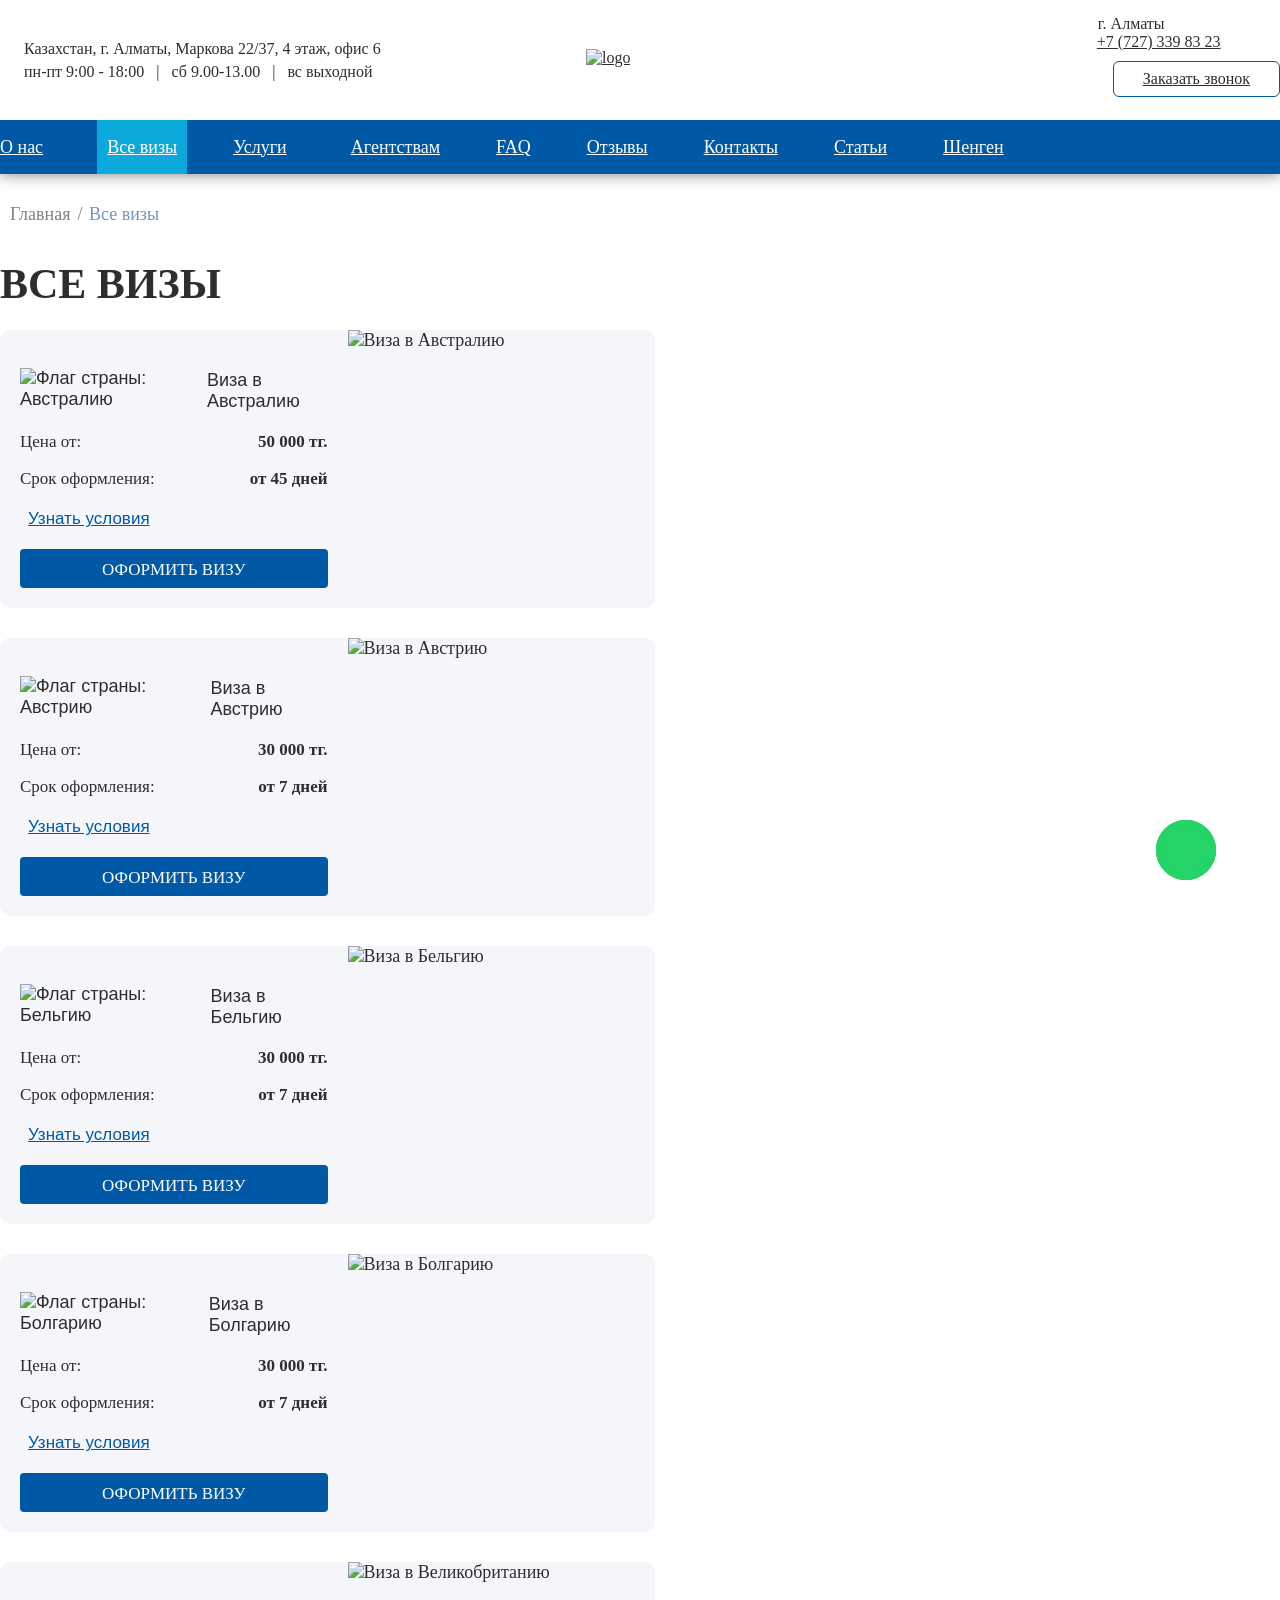
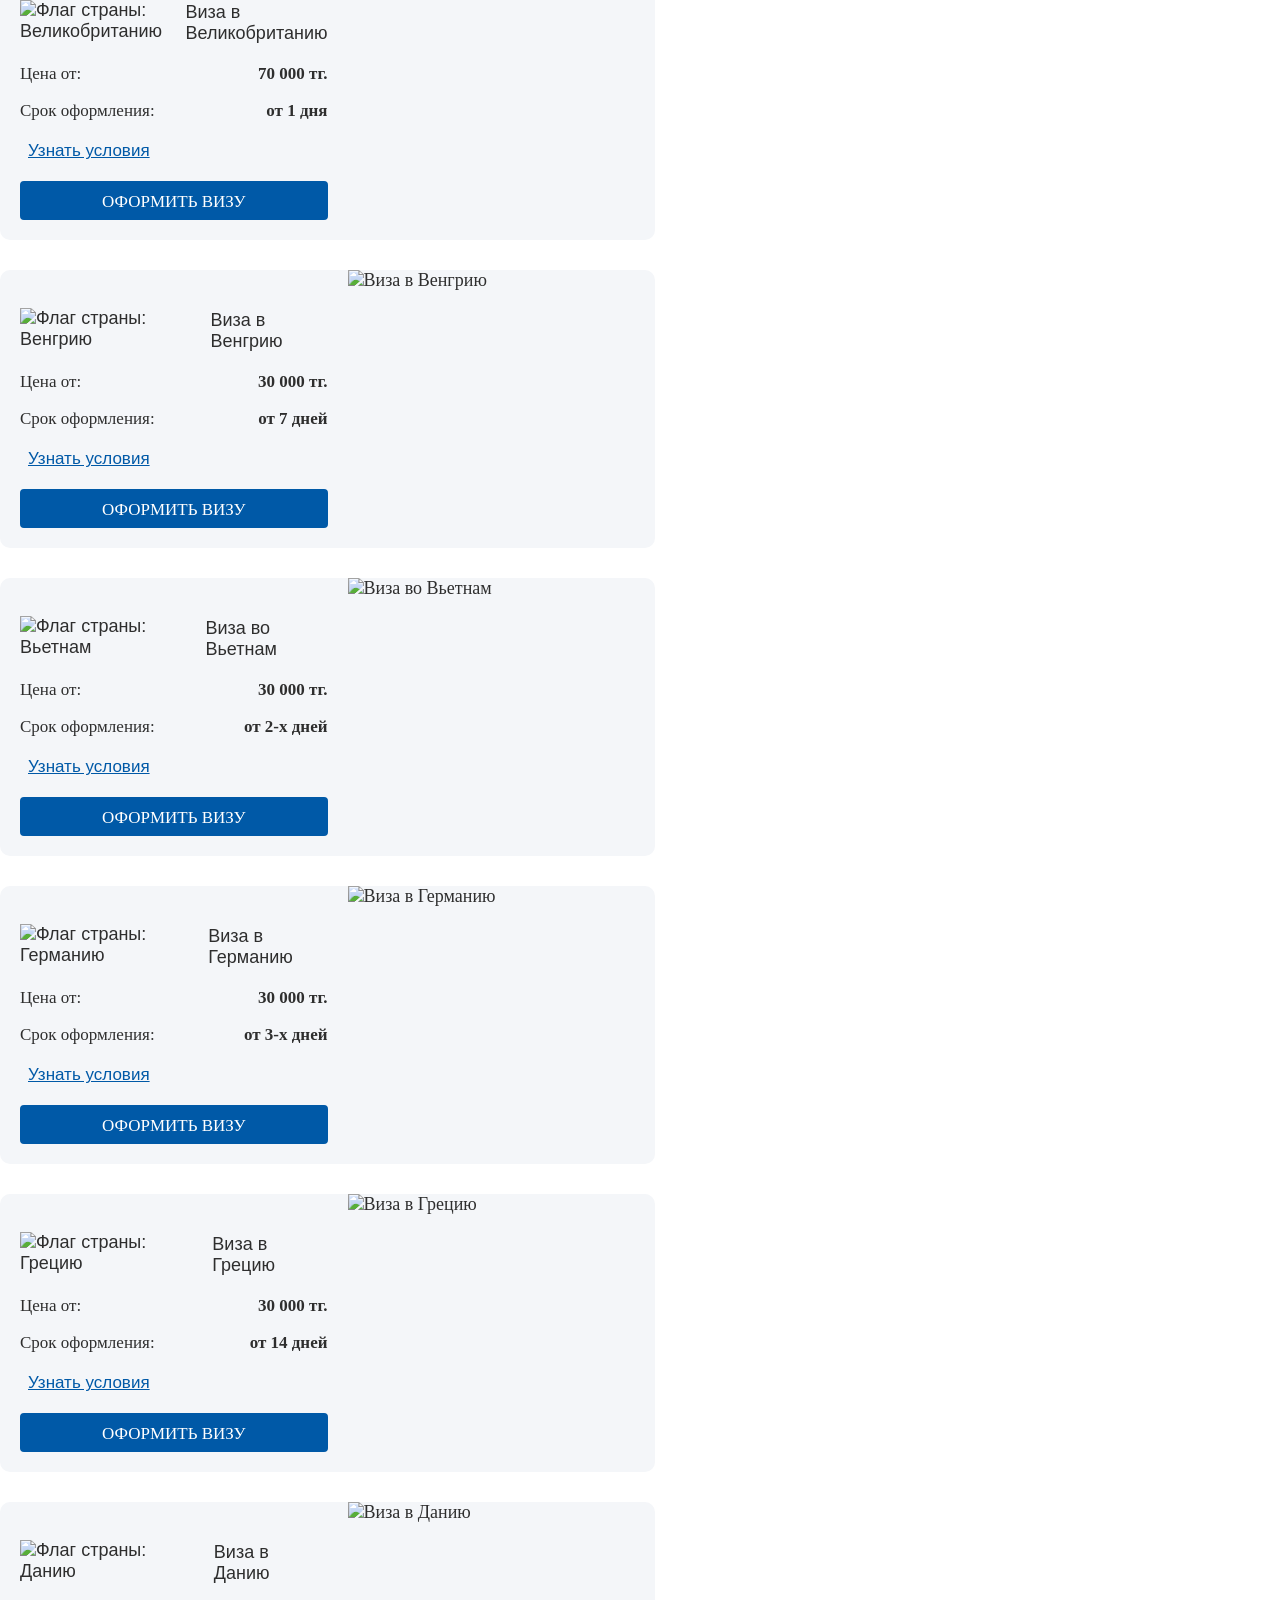
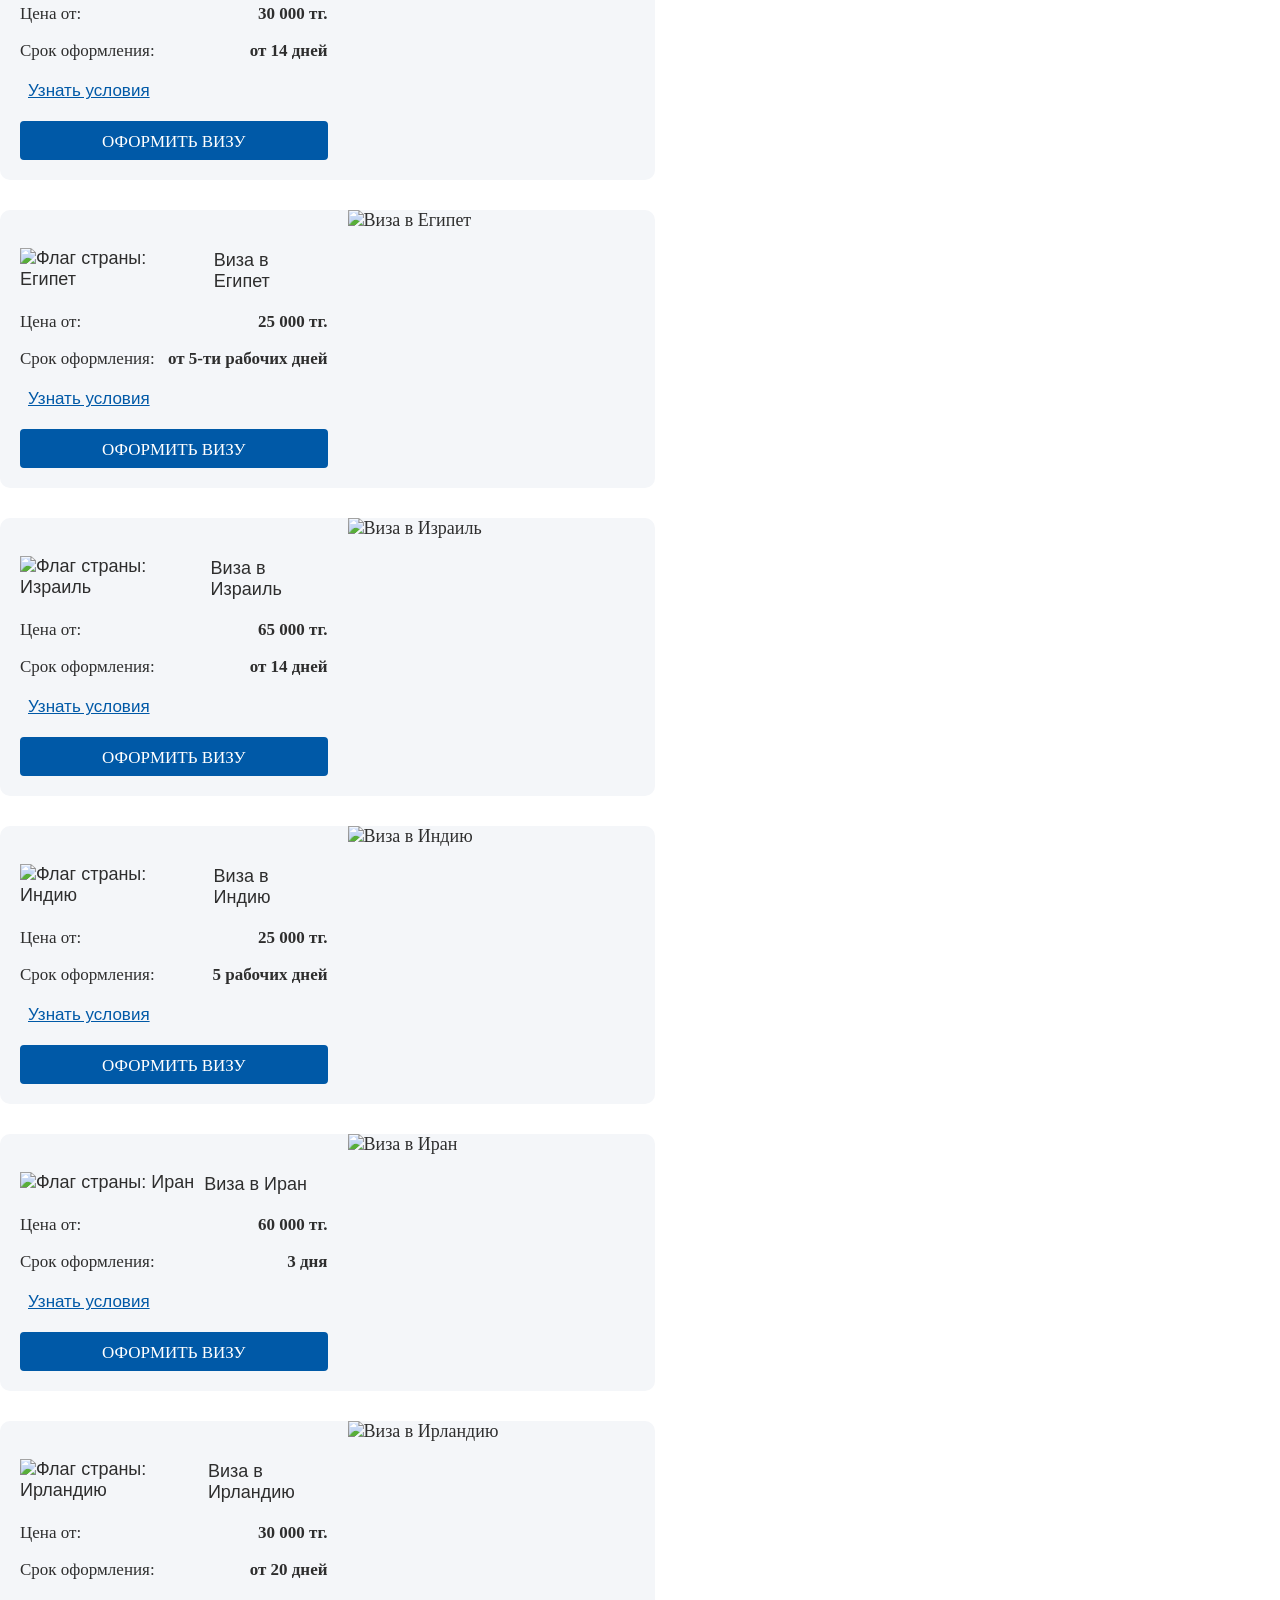
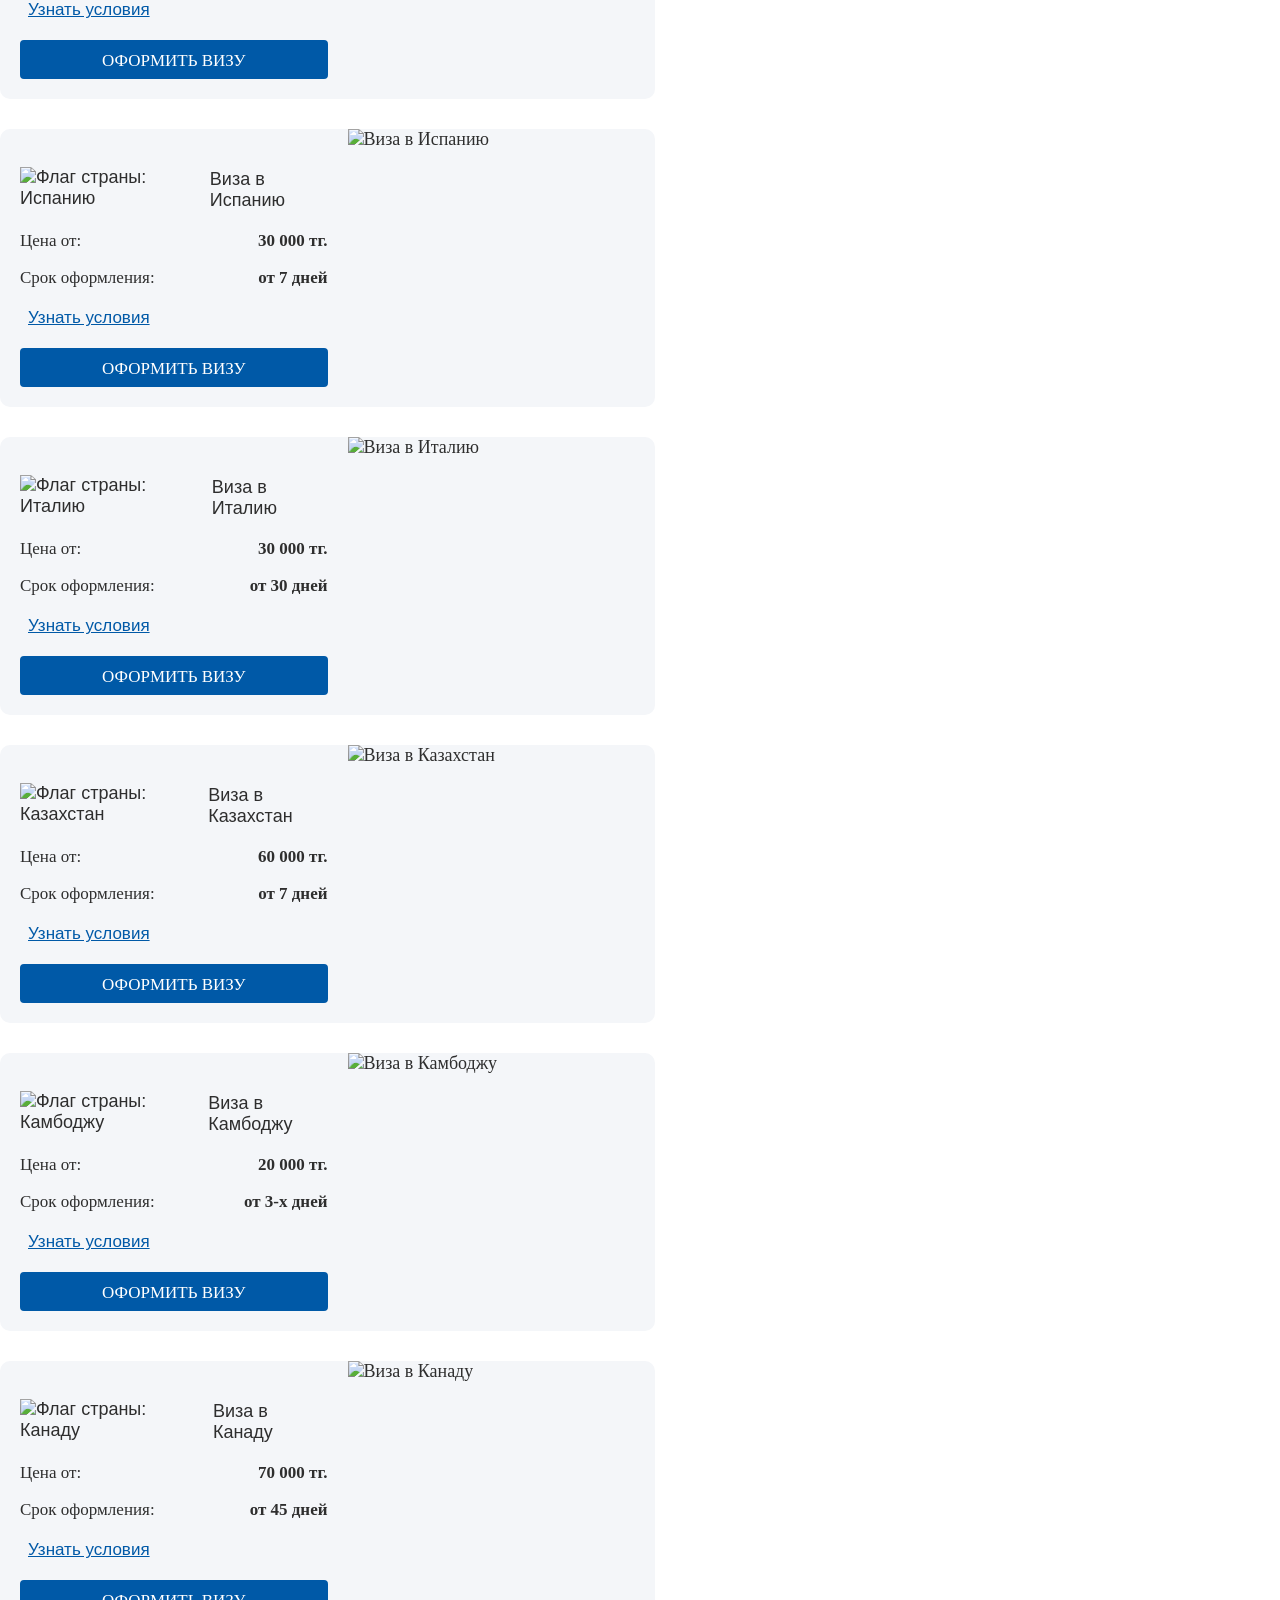
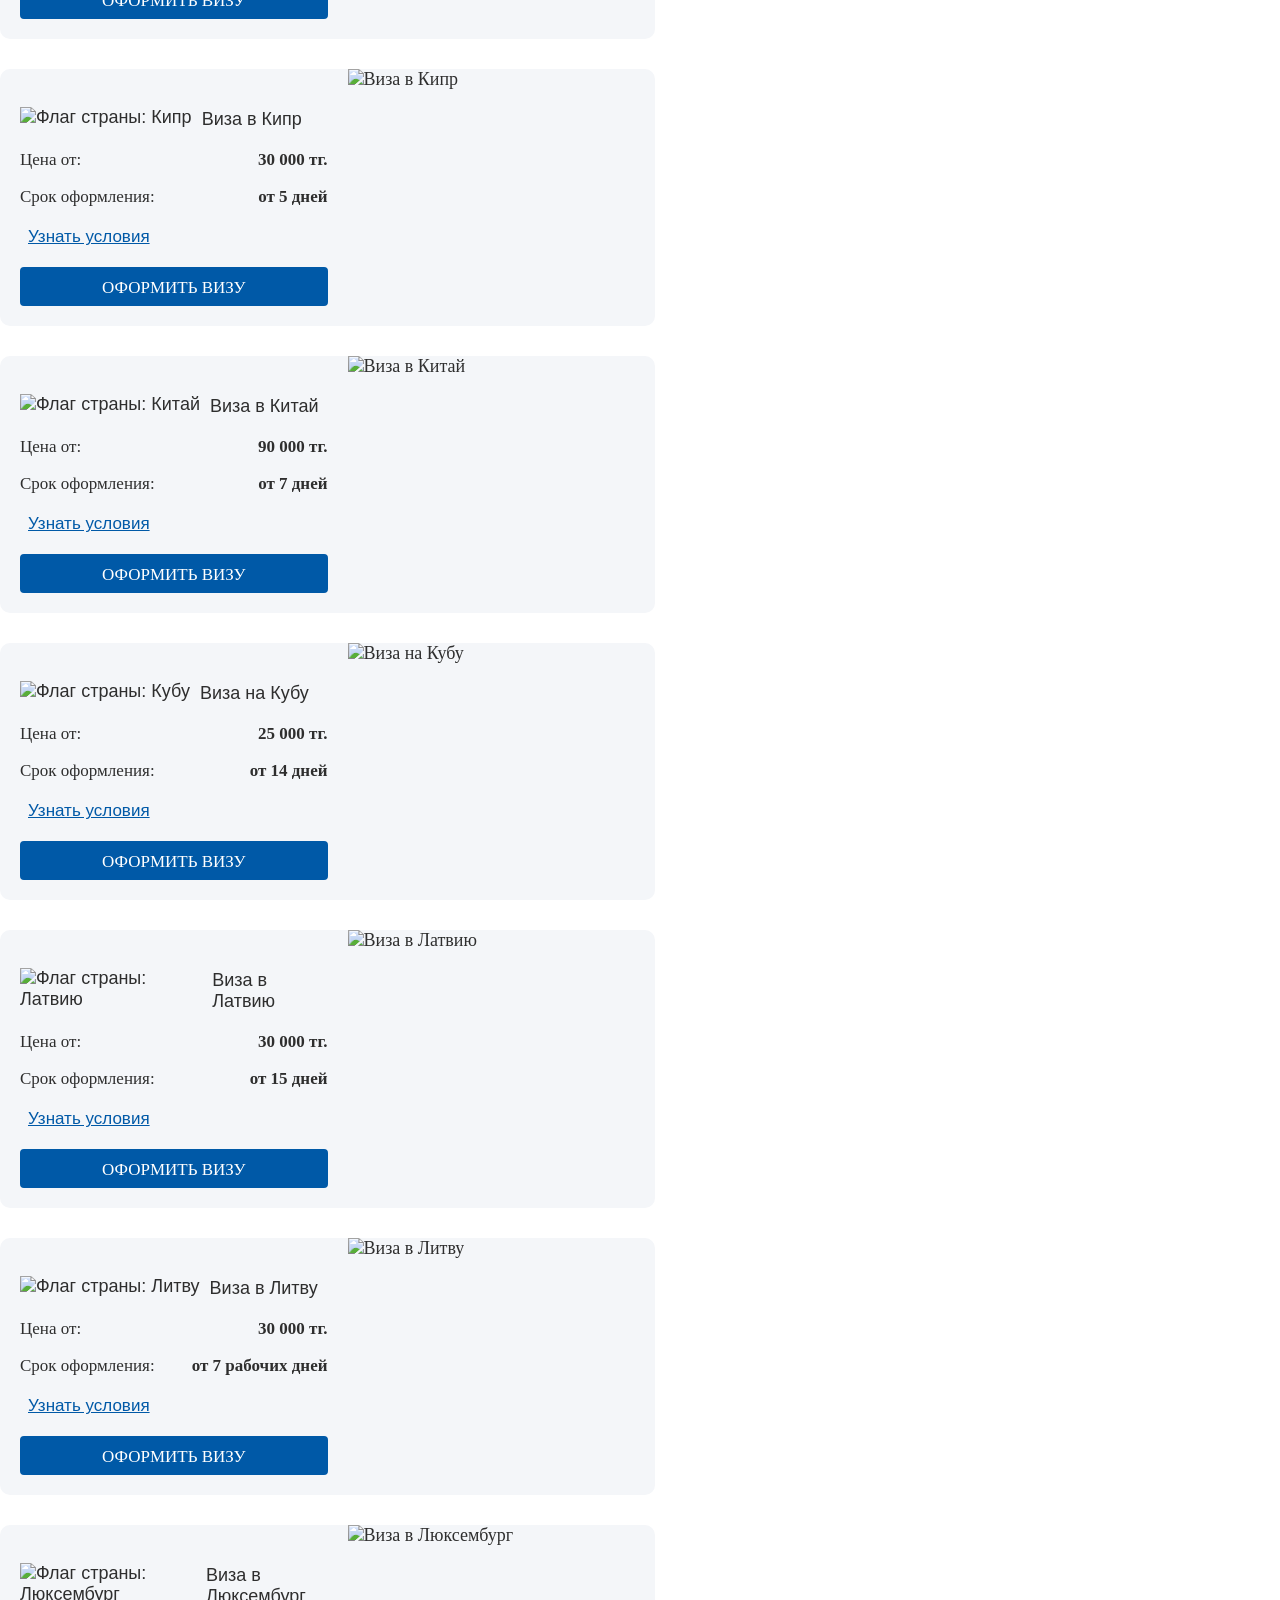
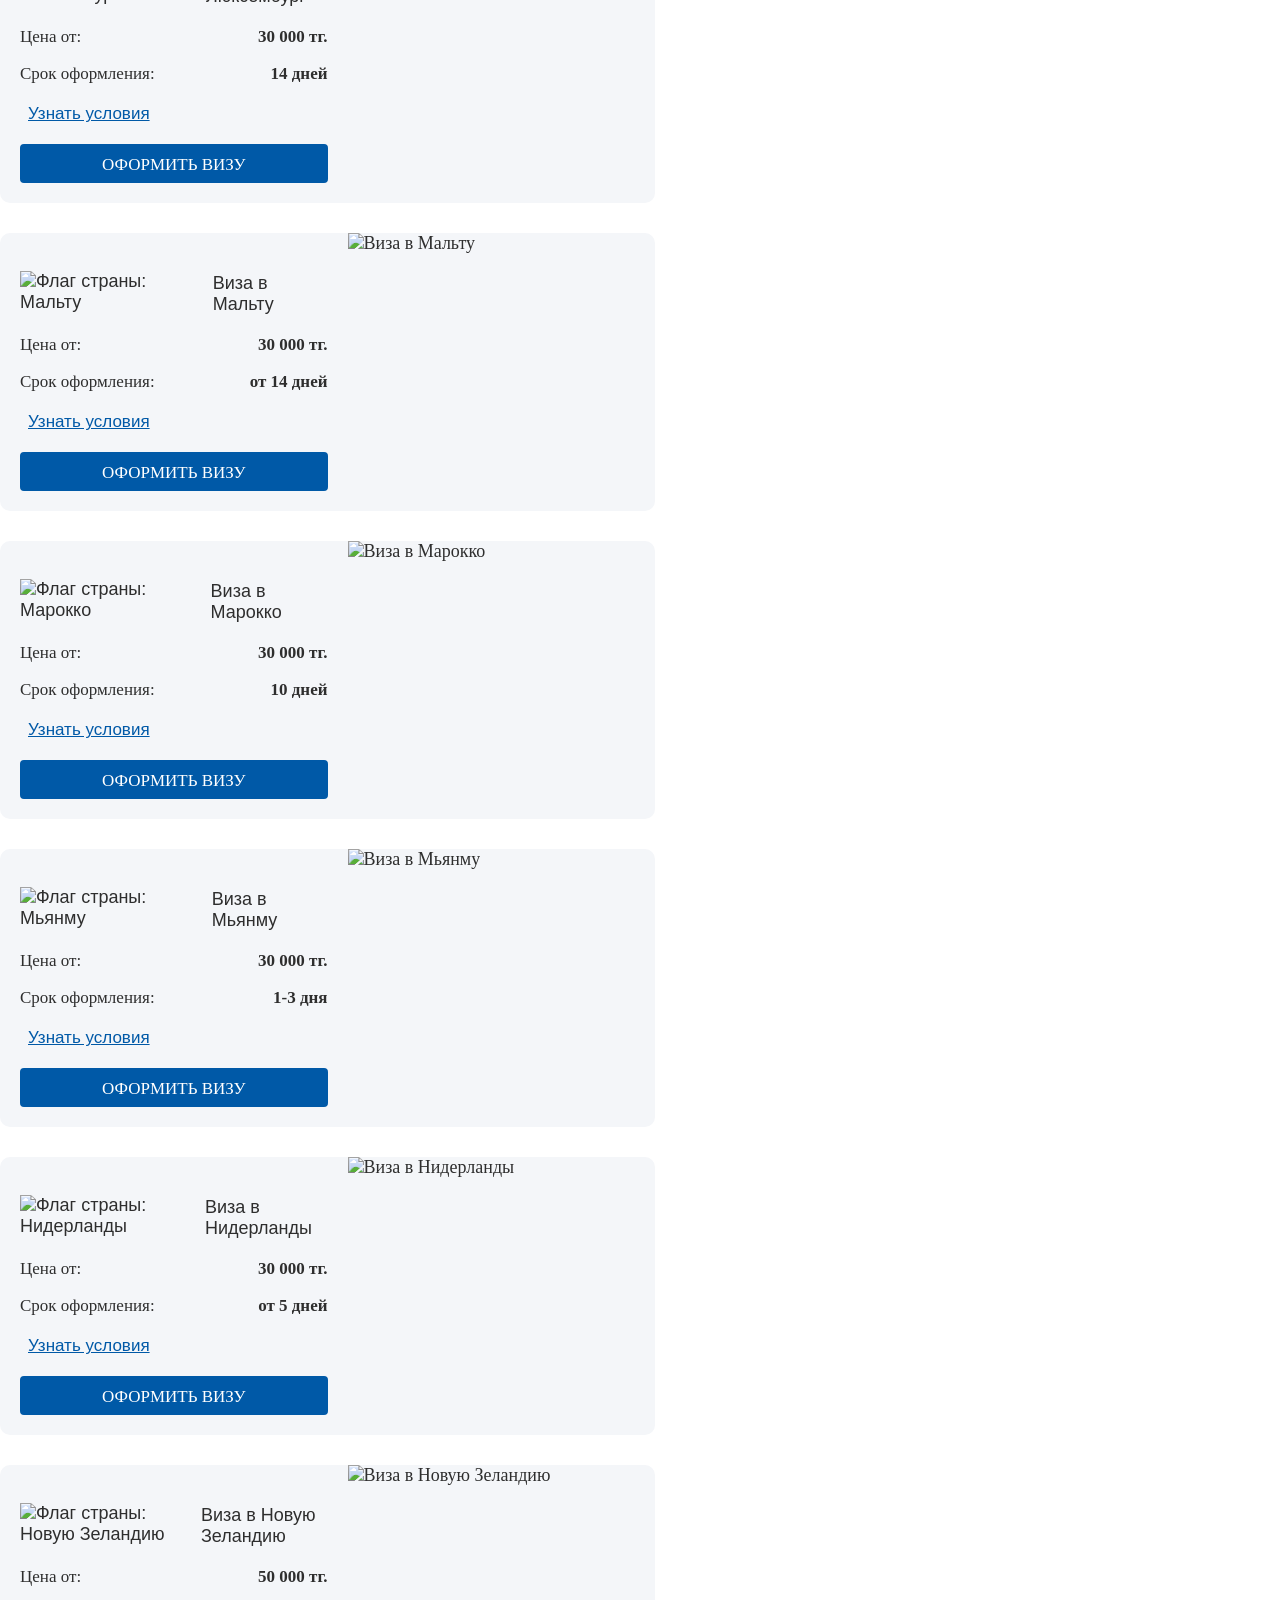
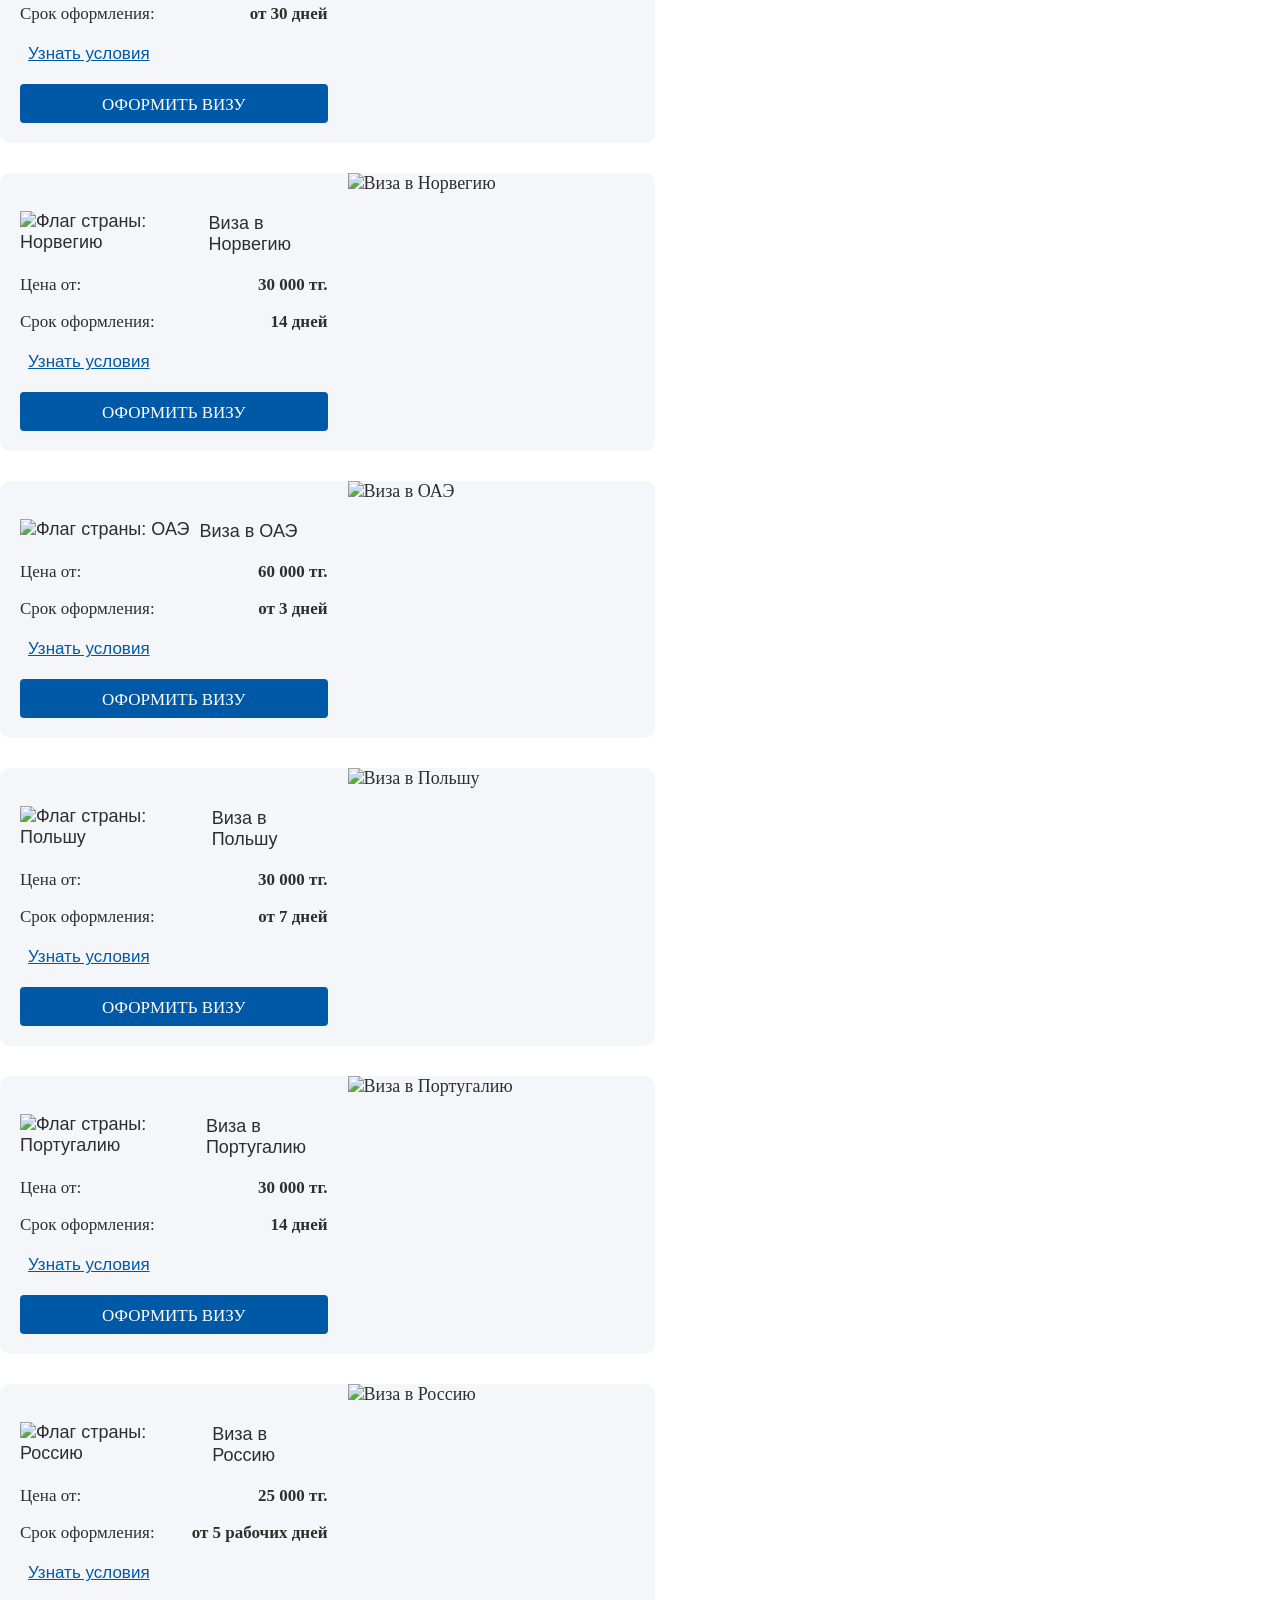
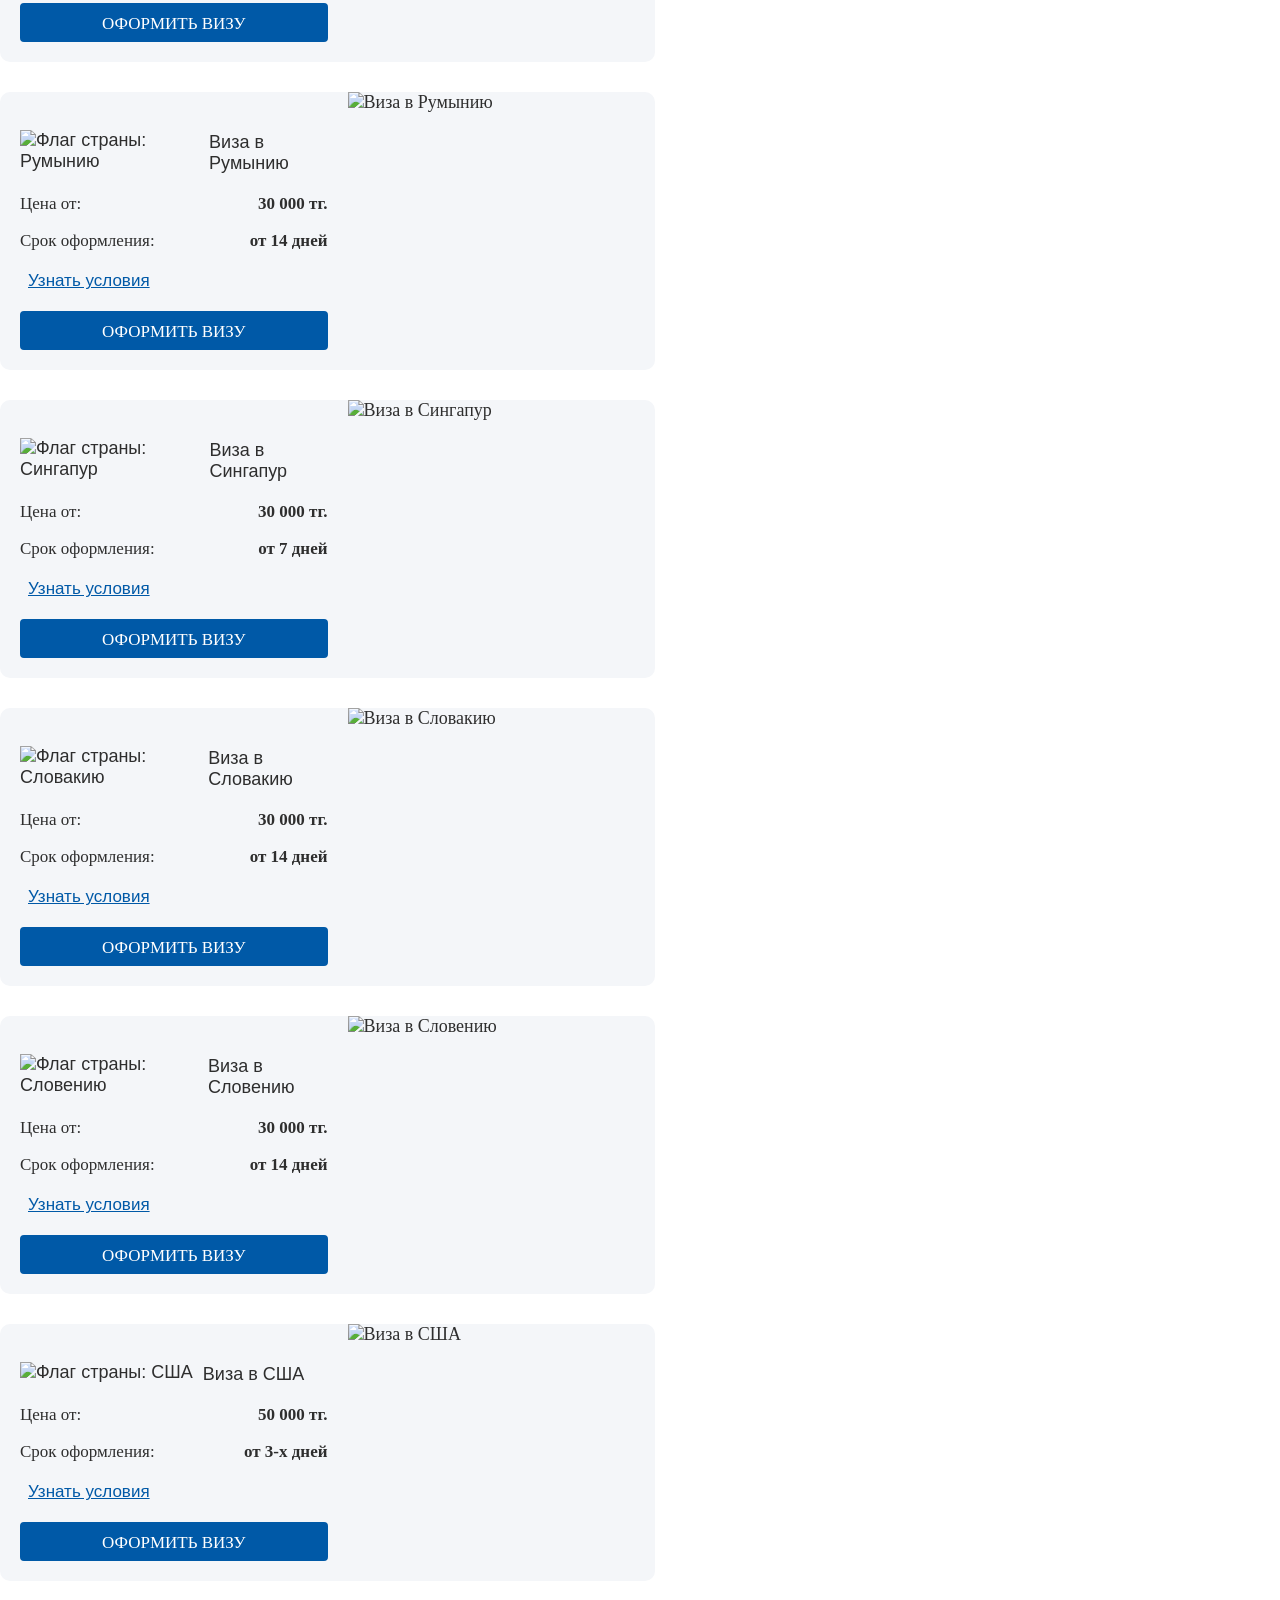
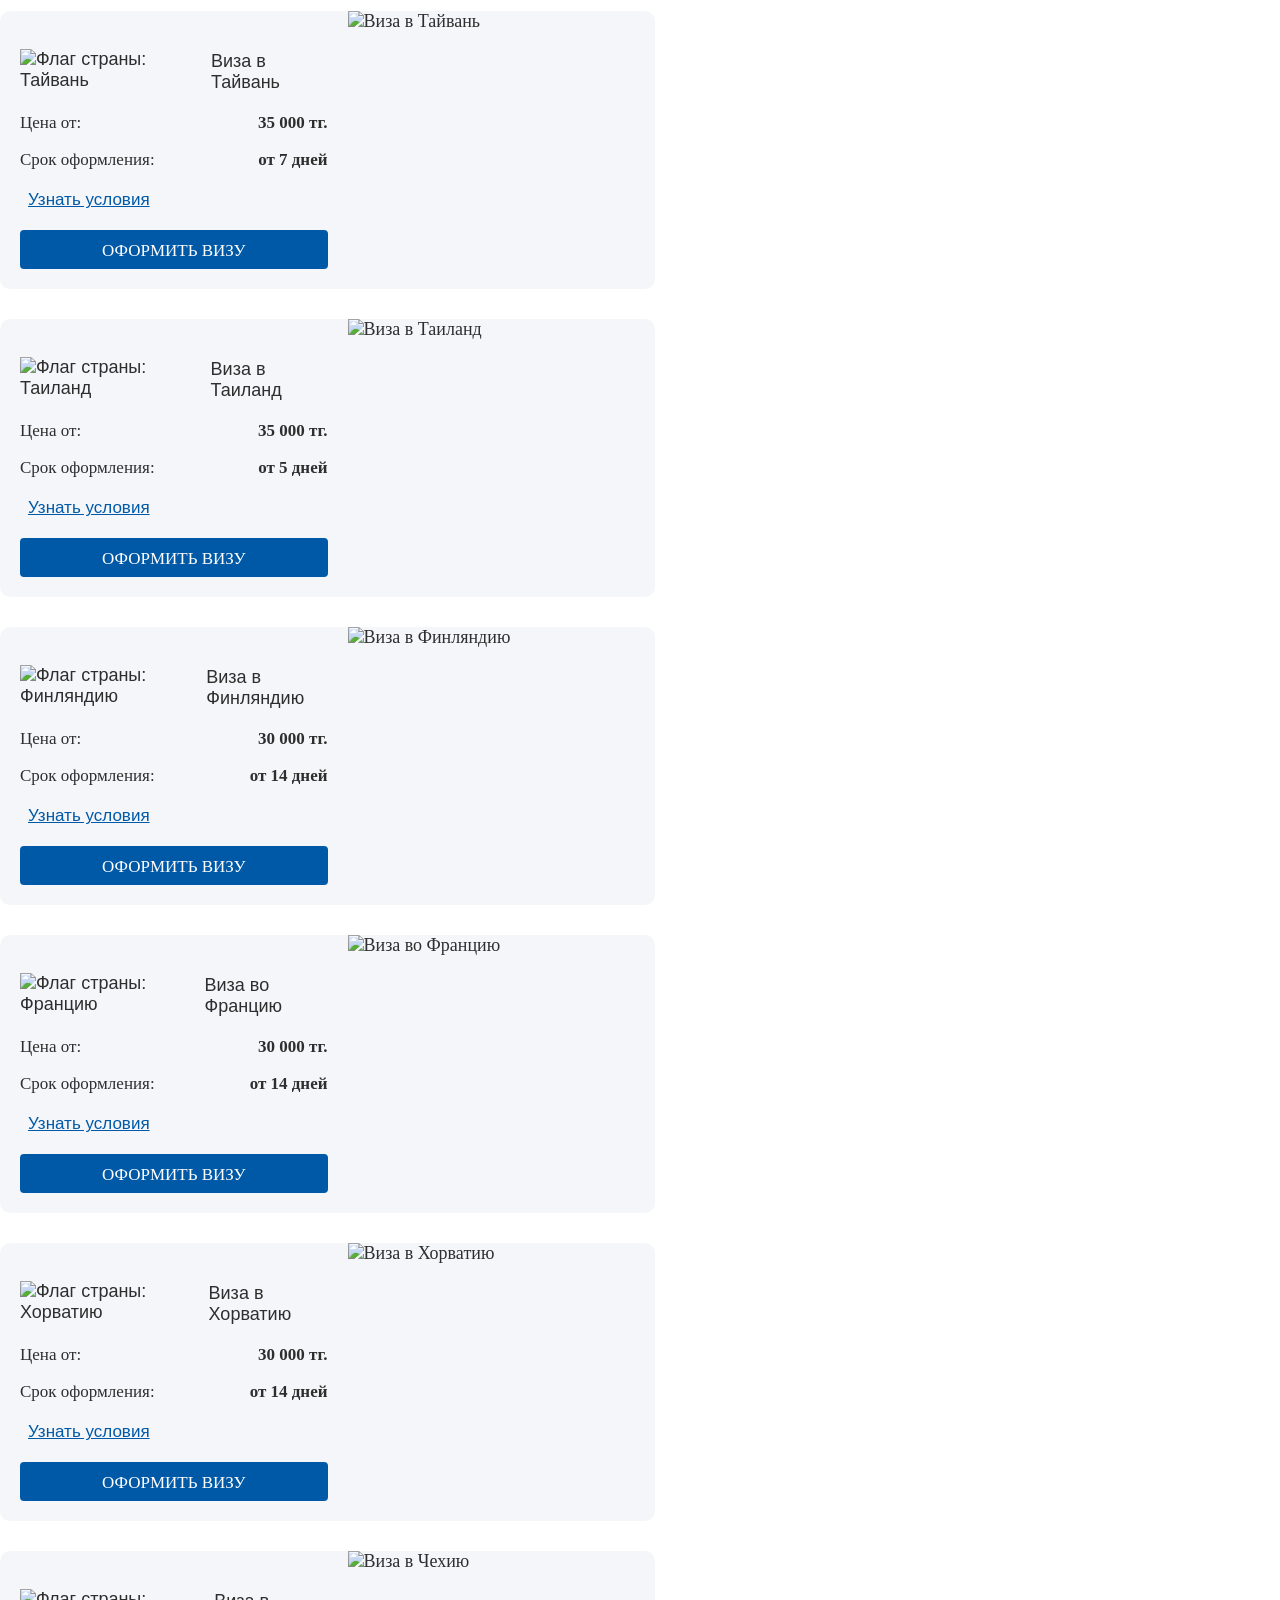
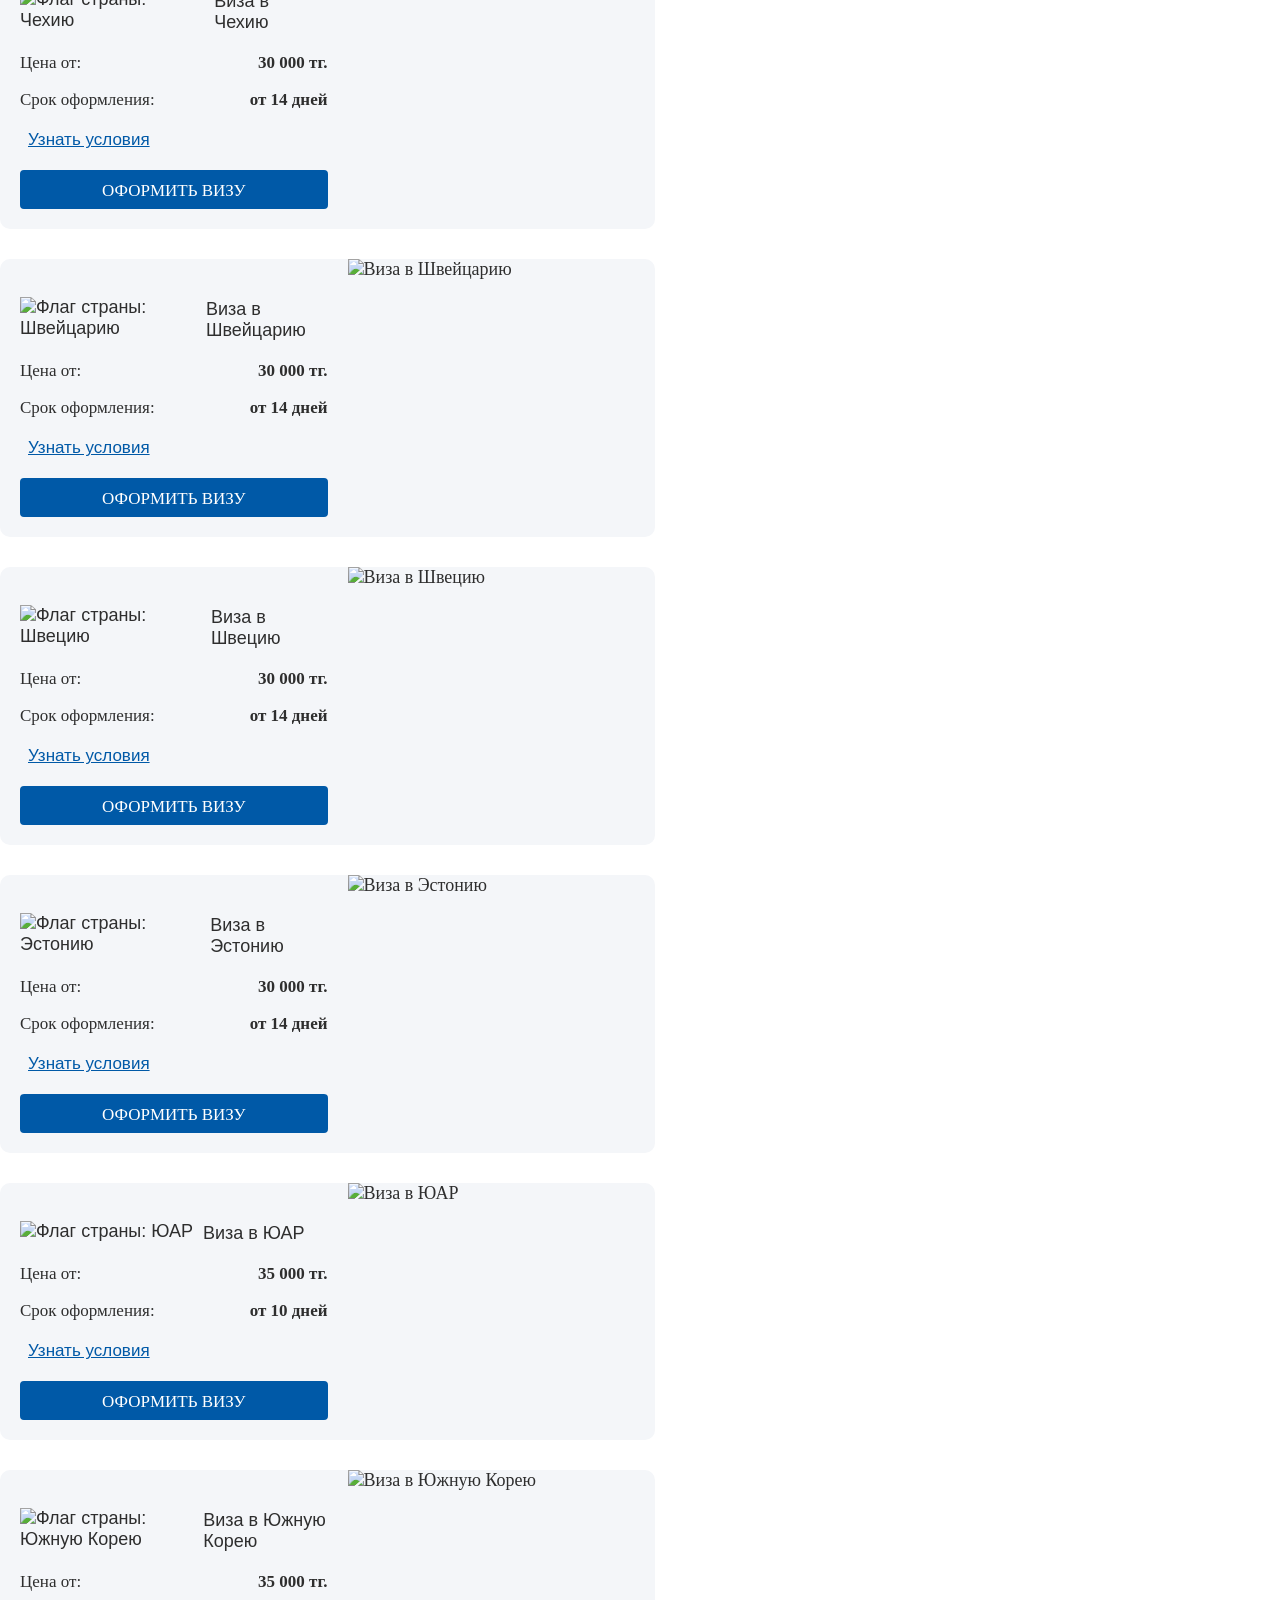
==== commit c7d12692: "Wire copied V-S stylesheet into local pages" ====
--- a/visa/index.html
+++ b/visa/index.html
@@ -14,15 +14,15 @@
 <link rel="icon" href="/favicon.ico" type="image/x-icon">
 <link rel="icon" href="/favicon.svg" sizes="any" type="image/svg+xml">
 <link rel="shortcut icon" href="/favicon.ico" type="image/x-icon">
-<link rel="preload" href="https://www.astratravel.kz/js/ui/ui.css" as="style" onload="this.onload=null;this.rel='stylesheet'"><noscript><link rel="stylesheet" href="https://www.astratravel.kz/js/ui/ui.css"></noscript>
+<link rel="preload" href="https://www.v-s.kz/js/ui/ui.css" as="style" onload="this.onload=null;this.rel='stylesheet'"><noscript><link rel="stylesheet" href="https://www.v-s.kz/js/ui/ui.css"></noscript>
     <link rel="canonical" href="https://www.astratravel.kz/ru/visa/">
 <meta name="yandex-verification" content="f03d0dbd3fbd014f">
 <meta http-equiv="Content-Security-Policy" content="upgrade-insecure-requests">
 
-	<link rel="preload" href="https://www.astratravel.kz/css/plugins.css" as="style" onload="this.onload=null;this.rel='stylesheet'">
-	<noscript><link rel="stylesheet" href="https://www.astratravel.kz/css/plugins.css"></noscript>
-
-	<link rel="stylesheet" href="https://www.astratravel.kz/css/style.css?v=20260921-hero-cards">
+	<link rel="preload" href="https://www.v-s.kz/css/plugins.css" as="style" onload="this.onload=null;this.rel='stylesheet'">
+	<noscript><link rel="stylesheet" href="https://www.v-s.kz/css/plugins.css"></noscript>
+
+	<link rel="stylesheet" href="/styles.css">
 	<script defer src="https://www.astratravel.kz/js/article-checklist.js?v=20260917"></script>
 	<script nowprocket nitro-exclude type="text/javascript" id="sa-dynamic-optimization" data-uuid="5169618b-f7b8-47ac-8a7a-33c46fcbcaf7" src="[data-uri]"></script>
 	<script src="https://www.astratravel.kz/js/kl-universities-map.js"></script>
